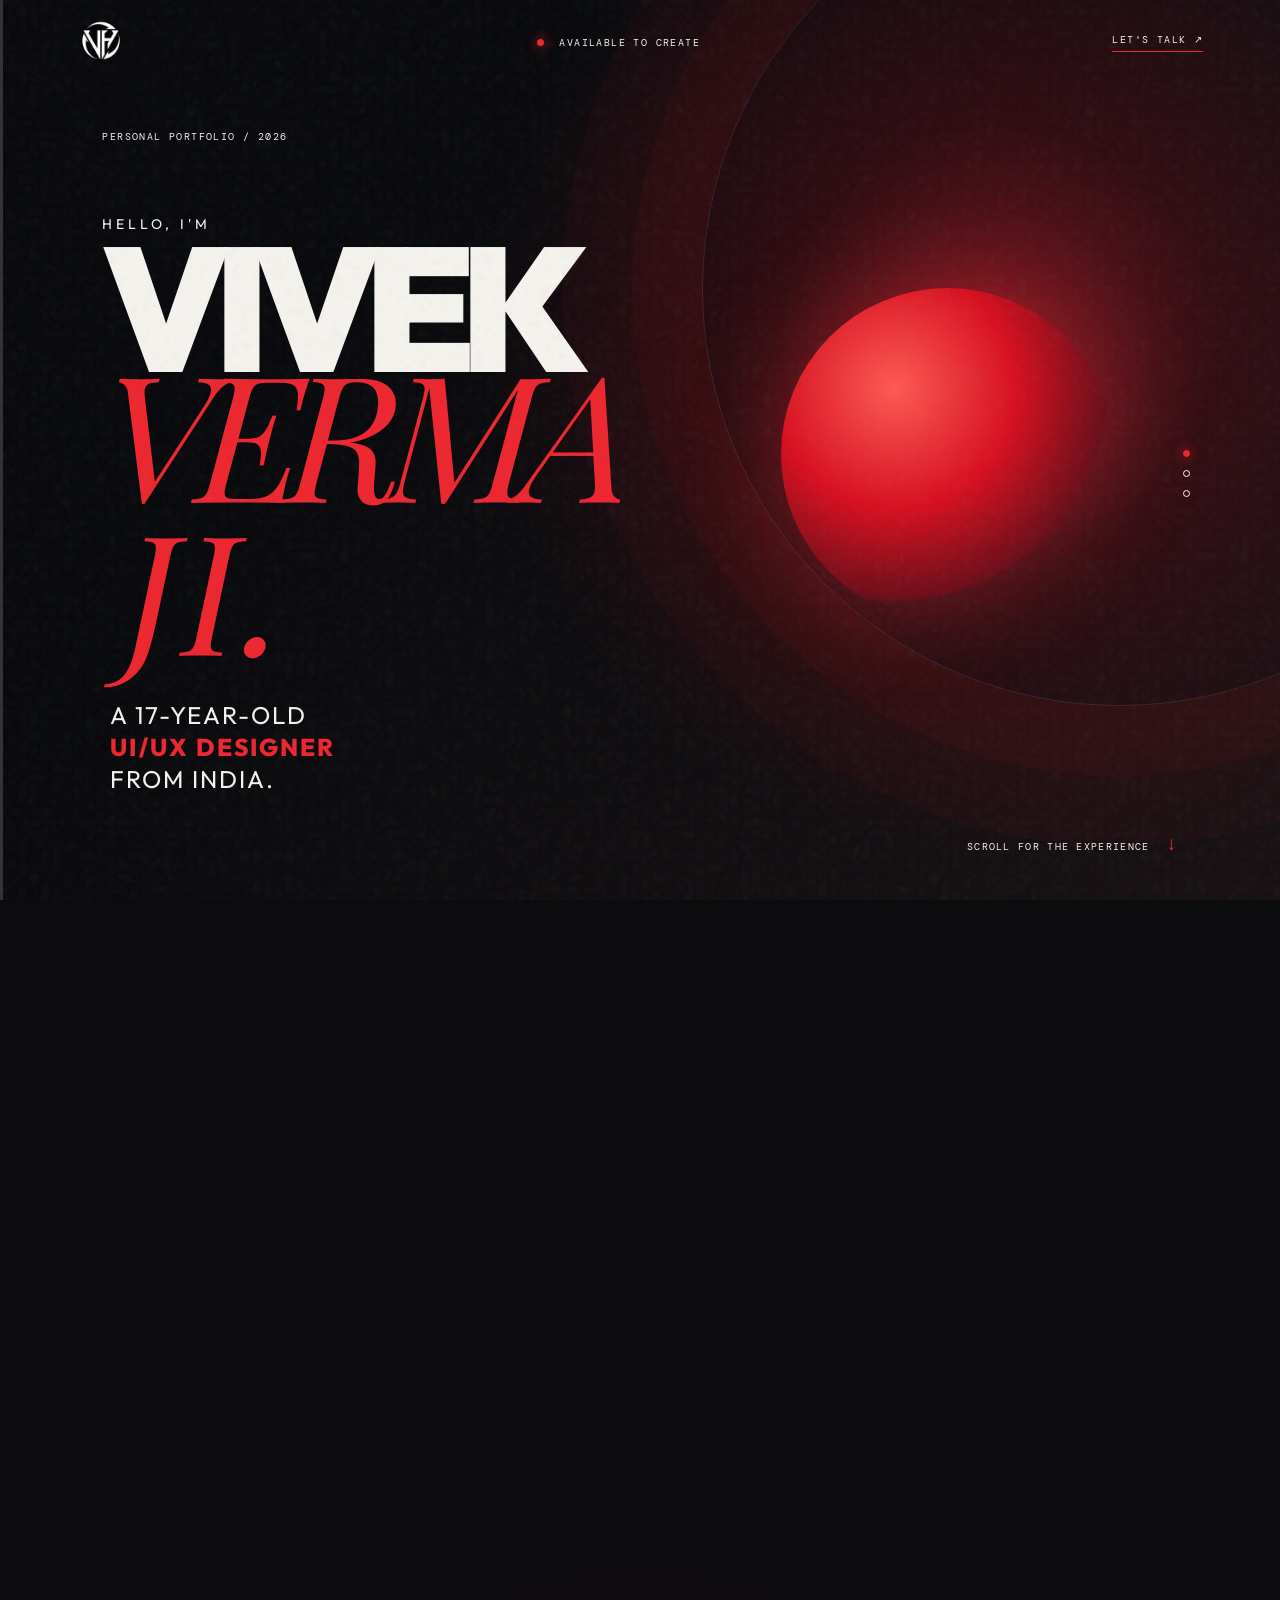
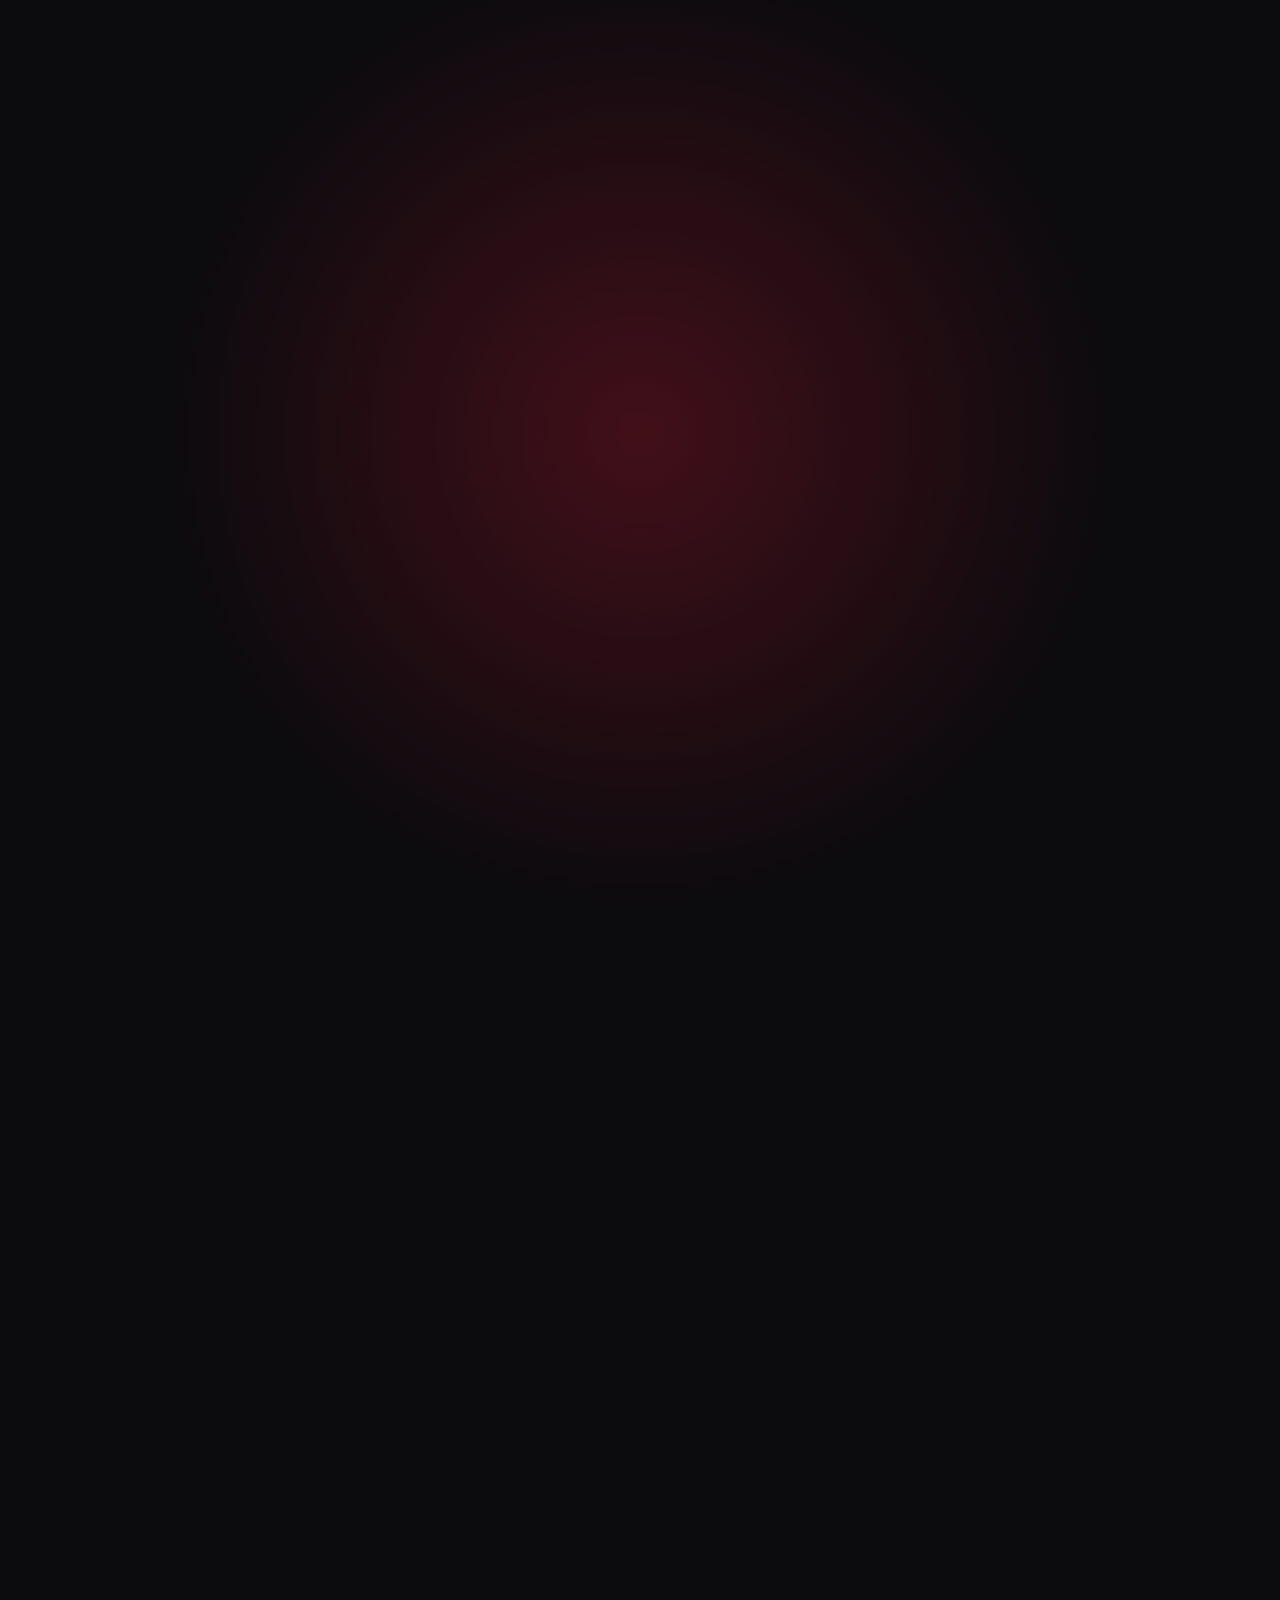
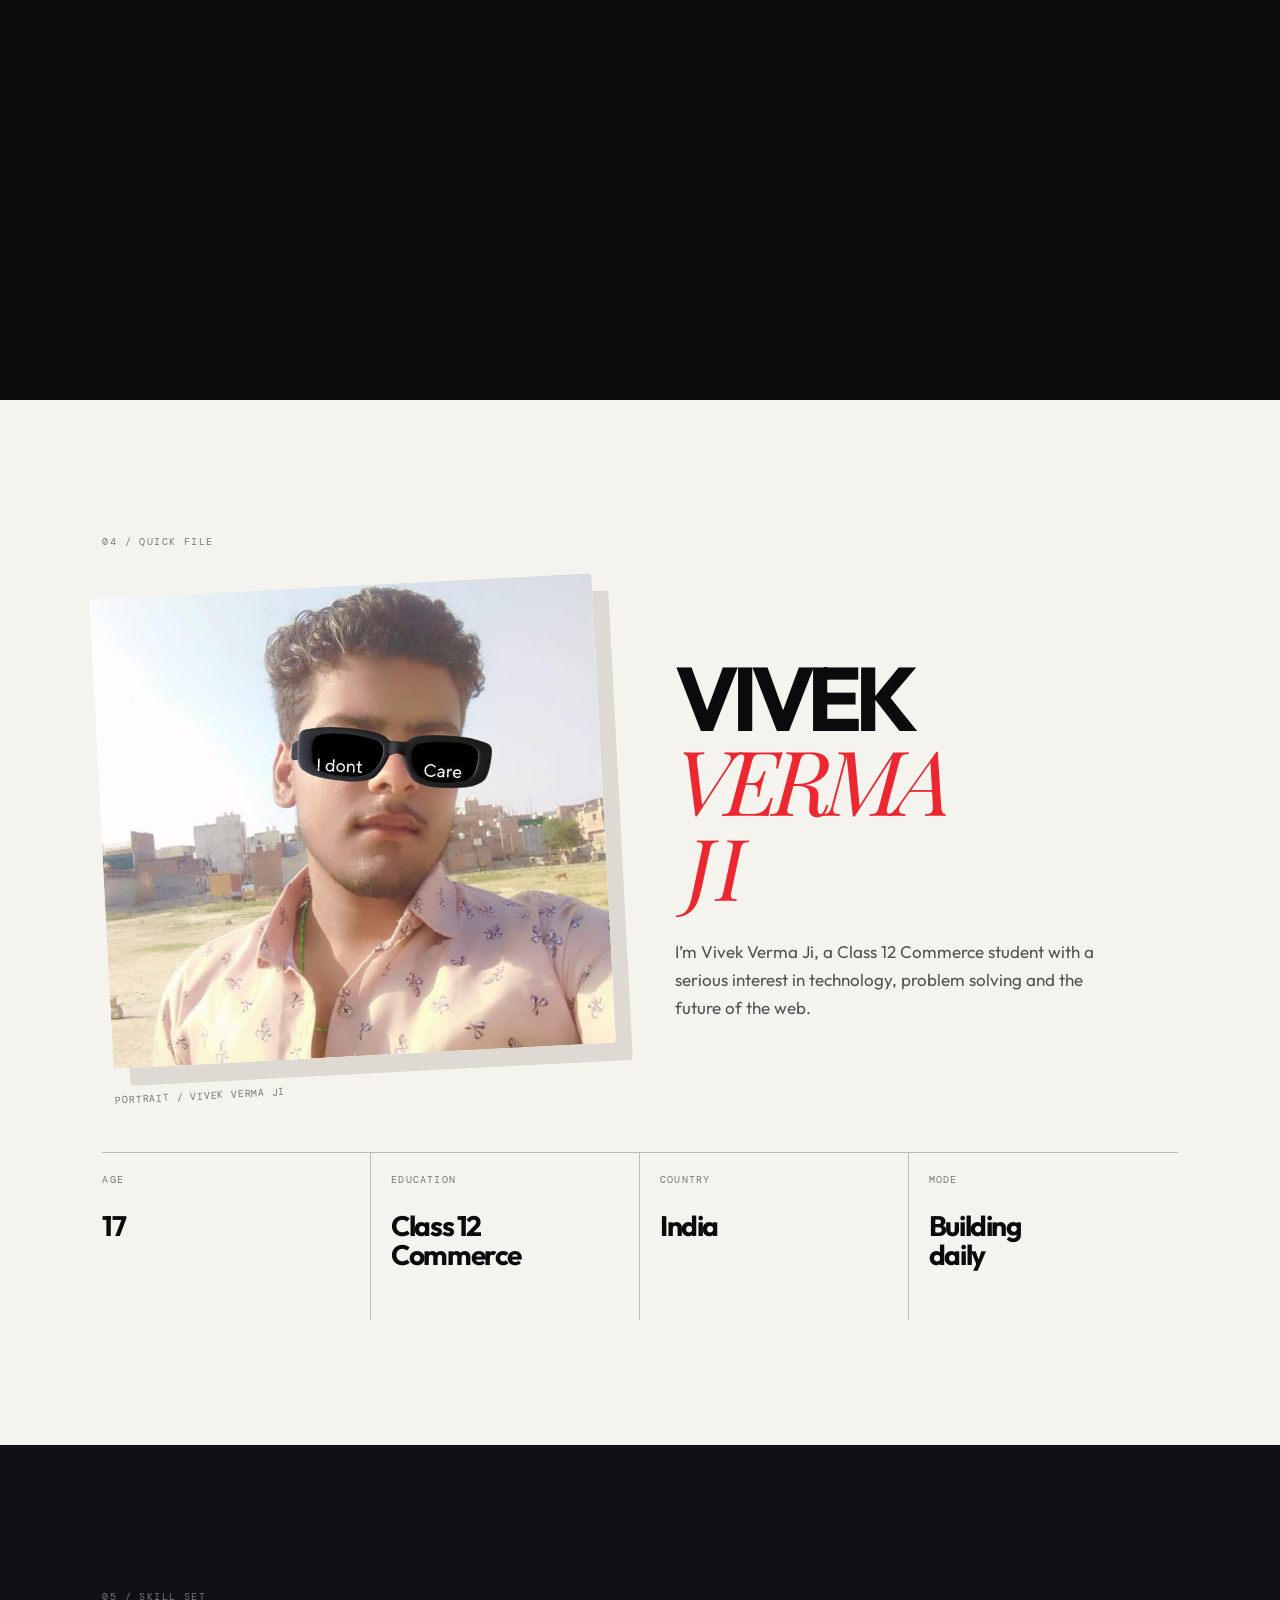
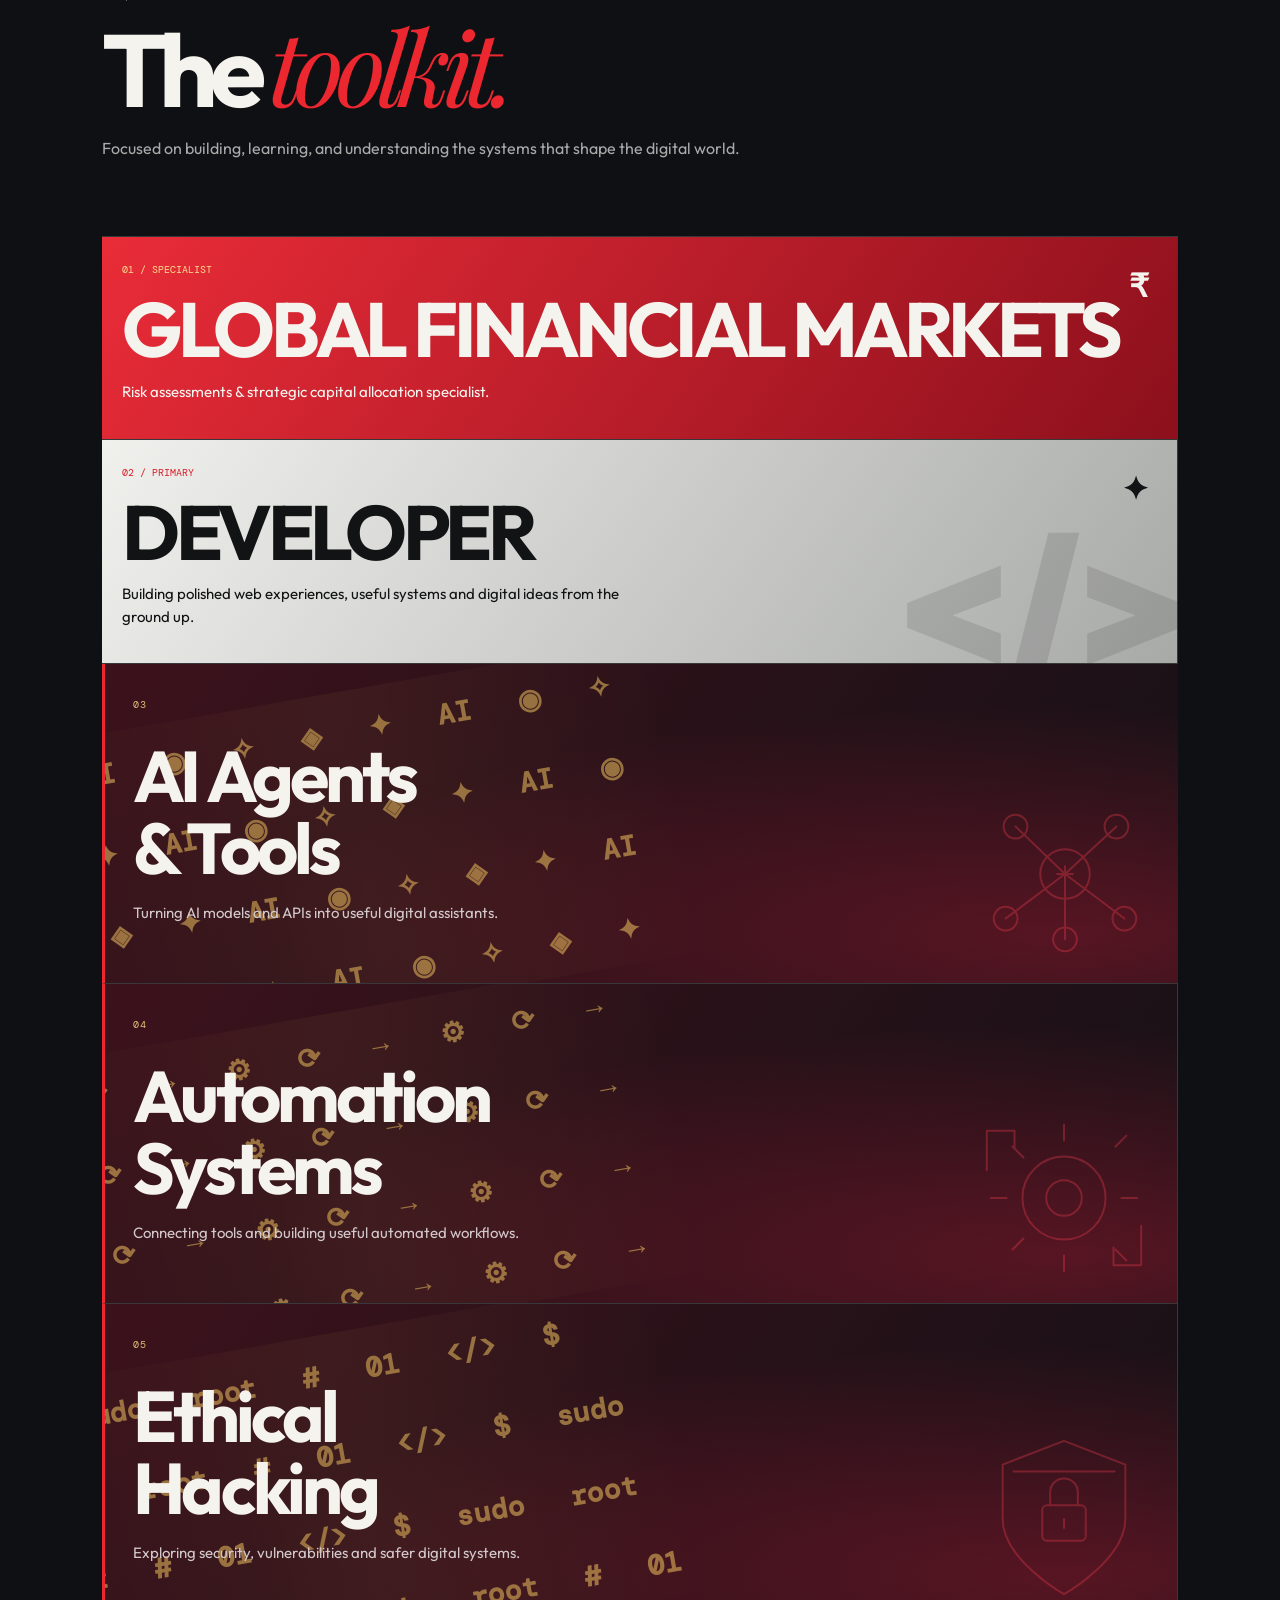
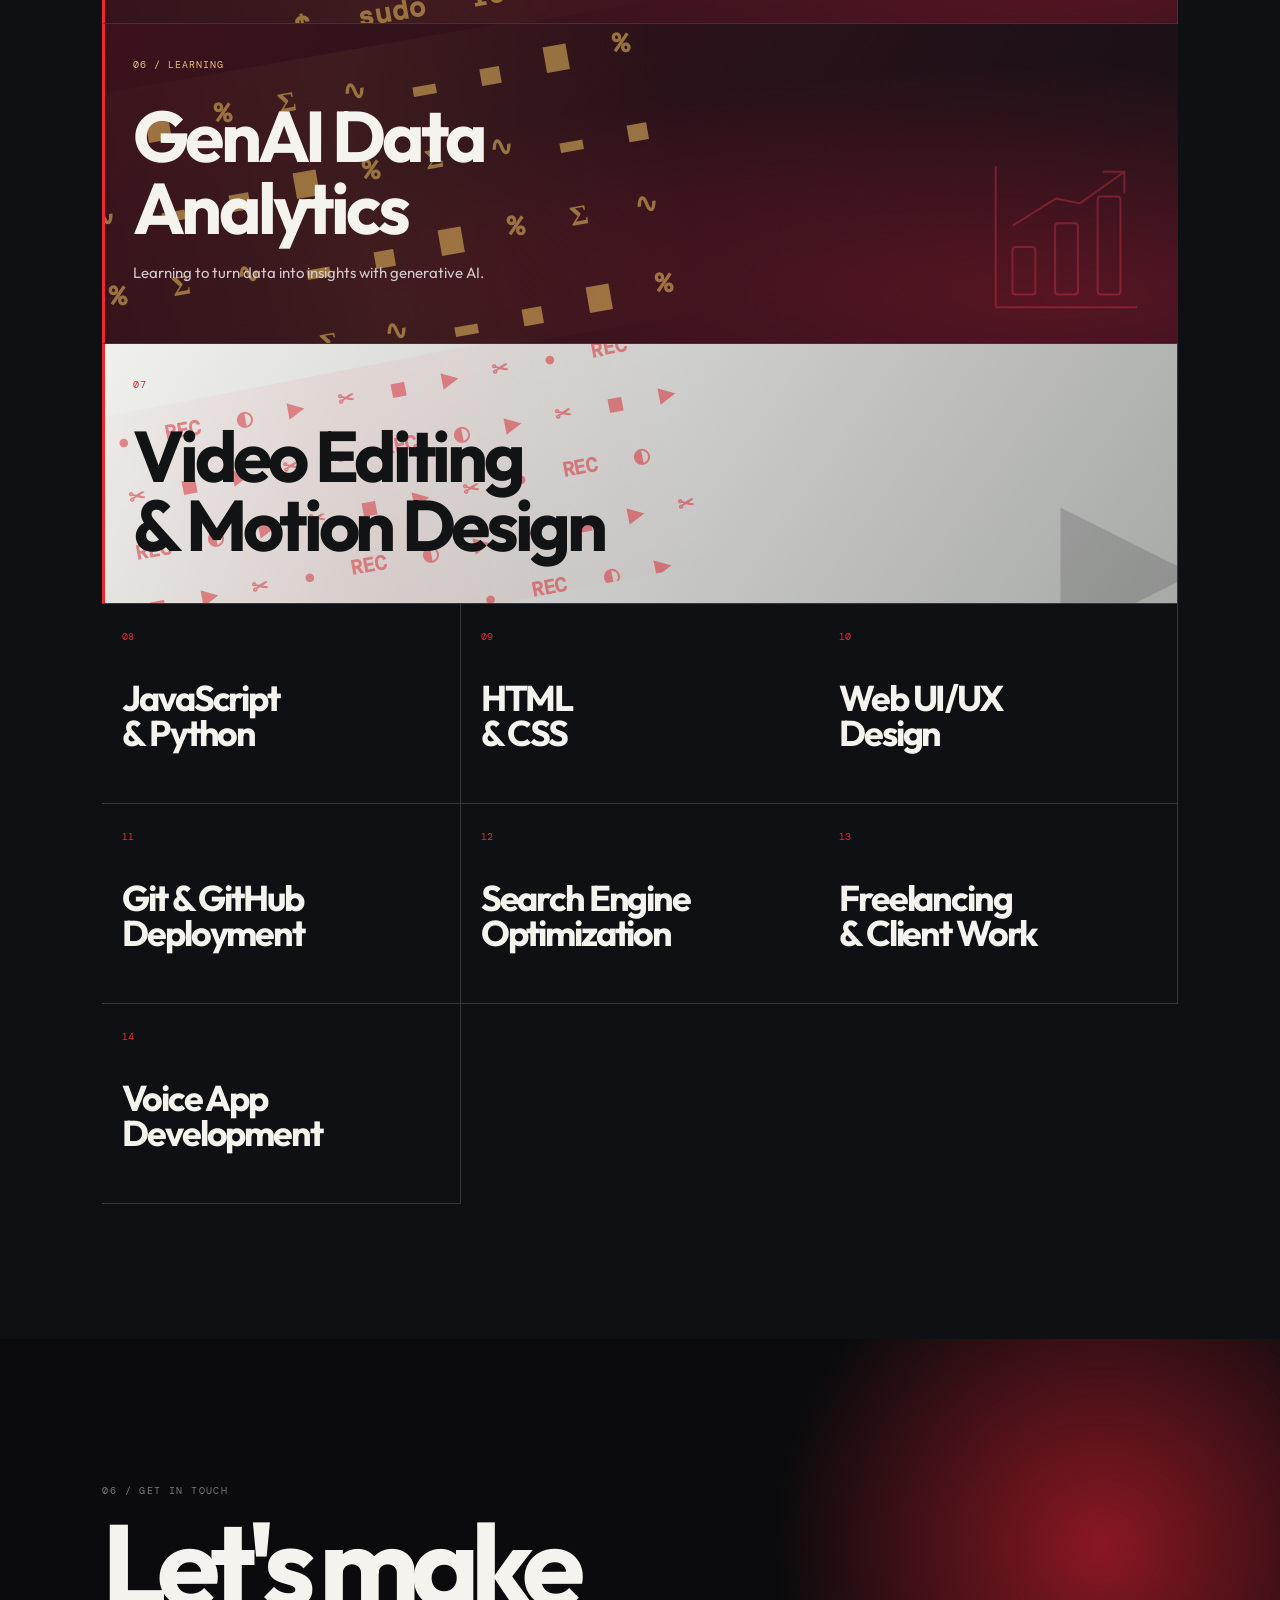
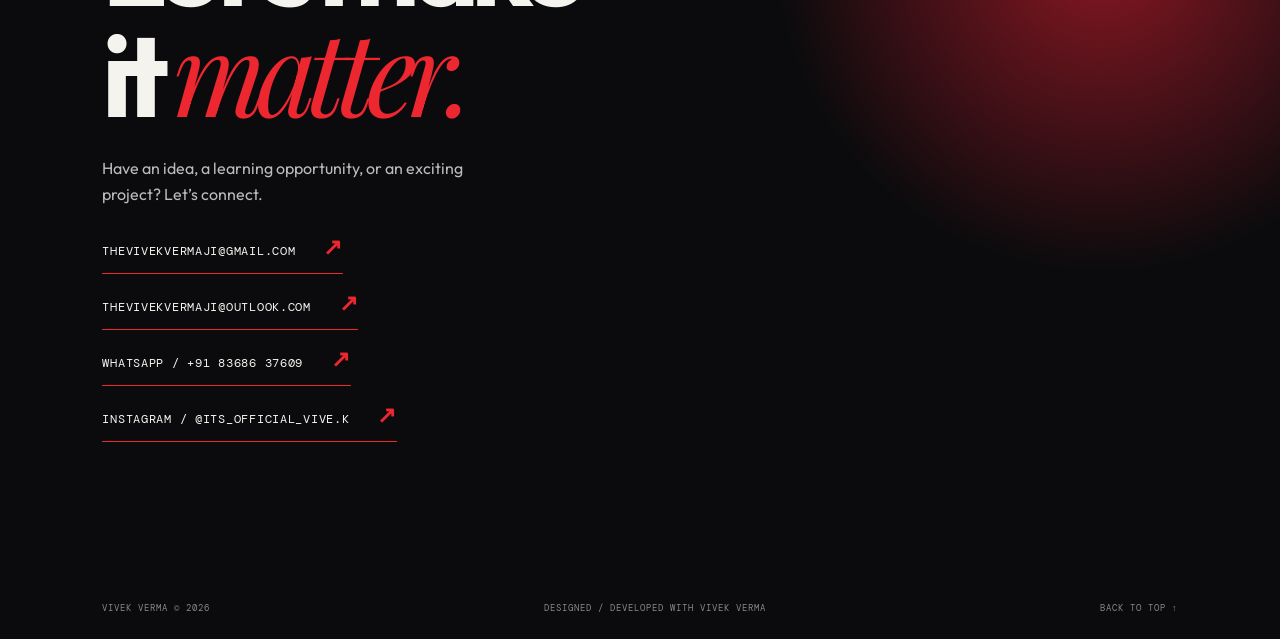
==== index.html @ 324cafee "Rename 1-index.html to index.html" ====
<!doctype html><html lang="en"><head><meta charset="UTF-8"><meta name="viewport" content="width=device-width,initial-scale=1"><title>Vivek Verma Ji</title>
<meta name="description" content="Vivek Verma Ji's portfolio (Vivek Verma) - a young web developer from India building polished websites, web apps and automation. See skills, projects and get in touch.">
<meta name="author" content="Vivek Verma Ji">
<meta name="robots" content="index, follow">
<link rel="icon" href="3-favicon.ico" sizes="any">
<link rel="icon" type="image/png" href="4-favicon.png" sizes="192x192">
<link rel="apple-touch-icon" href="4-favicon.png">
<link rel="canonical" href="https://vivekvermaji.github.io/vivek-verma-portfolio/">
<meta property="og:type" content="website">
<meta property="og:site_name" content="Vivek Verma Ji">
<meta property="og:title" content="Vivek Verma Ji">
<meta property="og:description" content="Vivek Verma Ji's portfolio (Vivek Verma) - a young web developer from India building polished websites, web apps and automation. See skills, projects and get in touch.">
<meta property="og:url" content="https://vivekvermaji.github.io/vivek-verma-portfolio/">
<meta name="twitter:card" content="summary">
<meta name="twitter:title" content="Vivek Verma Ji">
<meta name="twitter:description" content="Vivek Verma Ji's portfolio (Vivek Verma) - a young web developer from India building polished websites, web apps and automation. See skills, projects and get in touch.">
<script type="application/ld+json">{"@context":"https://schema.org","@graph":[{"@type":"WebSite","name":"Vivek Verma Ji","url":"https://vivekvermaji.github.io/vivek-verma-portfolio/","inLanguage":"en"},{"@type":"Person","name":"Vivek Verma Ji","alternateName":["Vivek Verma","vivekvermaji"],"url":"https://vivekvermaji.github.io/vivek-verma-portfolio/","jobTitle":"Web Developer","description":"Web developer and student from India building websites, web apps and automation.","email":"mailto:thevivekvermaji@gmail.com","nationality":"Indian","address":{"@type":"PostalAddress","addressCountry":"IN"},"knowsAbout":["Web development","JavaScript","Python","HTML","CSS","Web UI/UX design","Automation"],"sameAs":["https://github.com/vivekvermaji"]}]}</script><link rel="preconnect" href="https://fonts.googleapis.com"><link rel="preconnect" href="https://fonts.gstatic.com" crossorigin><link href="https://fonts.googleapis.com/css2?family=DM+Mono:wght@400;500&family=Outfit:wght@400;600;700;800;900&family=Playfair+Display:ital@0;1&display=swap" rel="stylesheet"><link rel="stylesheet" href="style.css"><style>header .logo{display:flex;align-items:center;justify-content:center;width:48px;height:48px;flex-shrink:0;letter-spacing:normal}header .logo img{display:block;width:48px;height:48px;object-fit:contain}header .logo:focus-visible{outline:2px solid var(--red);outline-offset:5px;border-radius:50%}</style><style>.loader{position:fixed;inset:0;z-index:50;background:#0c0c0e;display:grid;place-items:center;transition:opacity .5s,visibility .5s;animation:close-intro .5s 2.6s forwards}.loader-inner{text-align:center;width:min(280px,72vw)}.scanner{width:170px;height:170px;margin:auto;position:relative;display:grid;place-items:center}.scanner img{width:100px;height:100px;filter:drop-shadow(0 0 22px #e63a4066)}.scanner:before,.scanner:after{content:"";position:absolute;inset:0;border-radius:50%;border:1px solid #e63a4044;border-top:2px solid #e63a40;animation:orbit 1.3s linear infinite}.scanner:after{inset:13px;border-top-color:transparent;border-bottom-color:#e63a40;animation-direction:reverse}.load-name{font-size:12px;font-weight:700;letter-spacing:.25em;color:#f4f0ec;margin:28px 0 10px}.load-caption{font-size:9px;letter-spacing:.2em;color:#a39b9b}.load-track{height:2px;margin-top:24px;background:#302328;overflow:hidden}.load-track i{display:block;width:100%;height:100%;background:#e63a40;transform-origin:left;animation:charge 2.4s ease-out forwards}@keyframes orbit{to{transform:rotate(360deg)}}@keyframes charge{from{transform:scaleX(0)}to{transform:scaleX(1)}}@keyframes close-intro{to{opacity:0;visibility:hidden;pointer-events:none}}@media(min-width:1024px){.loader-inner{width:360px}.scanner{width:220px;height:220px}.scanner img{width:130px;height:130px}.scanner:after{inset:17px}.load-name{font-size:15px;margin:34px 0 12px}.load-caption{font-size:11px}.load-track{margin-top:28px}}
</style><style>
/* New featured skill cards. Original cards remain unchanged. */
.skill-grid .skill-focus{min-height:320px;padding:28px;background:radial-gradient(ellipse at 90% 85%,#8e182d88,transparent 60%),linear-gradient(125deg,#3c121c,#151116);border-left:3px solid var(--red);isolation:isolate}
.skill-grid .skill-focus span{color:#e6bd77;position:relative;z-index:2;letter-spacing:.1em}
.skill-grid .skill-focus h3{font-size:clamp(34px,5.6vw,80px);max-width:780px;margin:28px 0 18px;line-height:1;letter-spacing:-.055em;position:relative;z-index:2}
.skill-grid .skill-focus p{color:#d2c8cb;max-width:490px;position:relative;z-index:2;margin-bottom:0}
.skill-visual{position:absolute;right:18px;bottom:10px;width:190px;height:190px;color:#ee3c4d;opacity:.34;pointer-events:none;z-index:0;transition:opacity .4s,transform .4s}
.skill-visual svg{width:100%;height:100%;overflow:visible;fill:none;stroke:currentColor;stroke-width:2;stroke-linecap:round;stroke-linejoin:round}
.skill-focus:hover .skill-visual{opacity:.46;transform:scale(1.04)}
.skill-visual .gear{transform-origin:96px 96px;animation:skill-rotate 18s linear infinite}
.skill-visual .ai-node{animation:skill-pulse 3s ease-in-out infinite}.skill-visual .ai-node:nth-of-type(2n){animation-delay:1.2s}
.skill-visual .scan-line{animation:skill-scan 4s ease-in-out infinite}
.skill-visual .data-bar{transform-box:fill-box;transform-origin:center bottom;animation:skill-bars 4s ease-in-out infinite}.skill-visual .data-bar:nth-of-type(2n){animation-delay:1s}
.skill-grid .skill-highlight{grid-column:span 3;min-height:260px;padding:28px;background:linear-gradient(125deg,#f0f0ed,#a8aaa8);color:#121315;border-left:3px solid var(--red)}
.skill-grid .skill-highlight span{color:#d71e29;letter-spacing:.1em}.skill-grid .skill-highlight h3{font-size:clamp(34px,5.6vw,80px);margin-top:30px;max-width:800px}
@keyframes skill-rotate{to{transform:rotate(360deg)}}@keyframes skill-pulse{50%{opacity:.25;r:7px}}@keyframes skill-scan{50%{transform:translateY(90px);opacity:.3}}@keyframes skill-bars{50%{transform:scaleY(.6)}}
@media(max-width:750px){.skill-grid .skill-focus,.skill-grid .skill-highlight{grid-column:auto;padding:24px;min-height:300px}.skill-grid .skill-focus h3,.skill-grid .skill-highlight h3{font-size:36px;max-width:100%;margin-top:28px}.skill-grid .skill-focus p{font-size:14px;max-width:245px}.skill-visual{width:150px;height:150px;right:12px;bottom:6px;opacity:.28}.skill-grid .skill-highlight{min-height:245px}}
@media(prefers-reduced-motion:reduce){.skill-visual *{animation:none!important}.skill-focus .skill-visual{transition:none}.skill-focus:hover h3,.skill-focus:hover p{transform:none}}

/* Themed streams: half-density, tilted, left-weighted like the originals. */
.skill-stream,.edit-stream{position:absolute;z-index:1;top:0;bottom:0;left:0;width:62%;pointer-events:none;overflow:hidden;font:800 28px 'DM Mono';word-spacing:30px;line-height:2.9;transform:rotate(-10deg) translate(-12%,4%);opacity:.5;transition:opacity .4s;animation:stream-drift 9s ease-in-out infinite;background:linear-gradient(90deg,transparent,rgba(255,211,92,.1),transparent)}
.skill-stream{color:#ffd266}
.skill-focus:hover .skill-stream{opacity:.9}
.edit-stream{color:#d51f29;font-size:20px;word-spacing:24px;line-height:2.8;transform:rotate(-11deg) translate(-12%,4%);animation-name:edit-drift;animation-duration:11s;background:linear-gradient(90deg,transparent,rgba(221,25,35,.1),transparent)}
.skill-highlight span,.skill-highlight h3{position:relative;z-index:2}
.skill-highlight:hover .edit-stream{opacity:.85}
.editing:after{content:"\25B6";position:absolute;z-index:1;right:-6px;bottom:-58px;color:rgba(0,0,0,.14);font-size:160px;font-weight:900}
@keyframes stream-drift{50%{transform:rotate(-10deg) translate(-9%,0)}}
@keyframes edit-drift{50%{transform:rotate(-11deg) translate(-9%,0)}}
@media(max-width:750px){.skill-stream{font-size:22px}.edit-stream{font-size:17px}.editing:after{font-size:120px;bottom:-44px}}
@media(prefers-reduced-motion:reduce){.skill-stream,.edit-stream{animation:none!important}}

/* Legible Quick File name, matching the hero lettering. */
.identity h2 em{display:block}
.identity h2 .identity-ji{display:block;width:max-content;letter-spacing:.02em;font-size:.95em;line-height:.95;margin-top:.05em;white-space:nowrap;font-style:normal;font-family:'Playfair Display',serif;font-weight:400;transform:skewX(-12deg);transform-origin:left bottom;padding-left:.06em}
</style><style>/* Approved full-colour About photo card */
.about-layout{display:grid;grid-template-columns:1fr 1fr;gap:70px;align-items:center;margin:38px 0 58px}.about-layout h2{font-size:90px;margin:16px 0 32px}.about-layout .intro-text{font-size:17px;line-height:1.65;max-width:450px;color:#545252}.about-photo{margin:0;position:relative;transform:rotate(-3deg);transition:transform .45s}.about-photo img{display:block;width:100%;height:470px;object-fit:cover;object-position:65% 50%;filter:none;box-shadow:16px 18px 0 #ded9d2;border-radius:4px}.about-photo:hover{transform:rotate(0)}.about-photo figcaption{font:10px 'DM Mono';margin-top:25px;color:#777;letter-spacing:.08em}
@media(max-width:750px){.about-layout{grid-template-columns:1fr;gap:36px;margin:25px 0 40px}.about-layout h2{font-size:20vw;margin:0 0 20px}.about-layout .intro-text{font-size:14px}.about-photo{width:90%;margin:auto}.about-photo img{height:320px;box-shadow:9px 10px 0 #ded9d2}.about-photo figcaption{font-size:8px}.identity.demo-about{padding:70px 7vw}}</style></head><body><div class="loader" aria-hidden="true"><div class="loader-inner"><div class="scanner"><img src="/vivek-verma-portfolio/assets/5-vh-logo.png" alt=""></div><div class="load-name">VIVEK VERMA JI</div><div class="load-caption">ENTERING THE CREATIVE SPACE</div><div class="load-track"><i></i></div></div></div><div class="noise"></div><div class="reading"><i></i></div><header><a class="logo" href="#top" aria-label="Vivek Verma Ji home"><img src="assets/5-vh-logo.png" alt="VH - Vivek Verma Ji" width="48" height="48"></a><p><b></b> AVAILABLE TO CREATE</p><a class="menu" href="#contact">LET'S TALK ↗</a></header><main id="top"><section class="hero"><p class="mono fade">PERSONAL PORTFOLIO / 2026</p><div class="hero-name"><p class="fade">HELLO, I'M</p><h1 class="fade">VIVEK<br><em>VERMA <span class="ji">JI.</span></em></h1></div><p class="role fade">A 17-YEAR-OLD<br><span id="role-word">DEVELOPER</span><br>FROM INDIA.</p><div class="red-disc"></div><p class="scroll">SCROLL FOR THE EXPERIENCE <b>↓</b></p></section>
<section class="mission"><div class="copy active"><p class="mono">01 / INTRODUCTION</p><h2>Built with<br><em>precision.</em></h2><p>I’m Vivek Verma Ji — a Class 12 Commerce student with a serious interest in technology, problem solving and the future of the web.</p></div><div class="copy"><p class="mono">02 / MAIN MISSION</p><h2>Code with<br><em>purpose.</em></h2><p>Developer is more than a label for me. I enjoy shaping ideas into useful, visually exciting digital experiences.</p></div><div class="copy"><p class="mono">03 / NEXT LEVEL</p><h2>Always<br><em>evolving.</em></h2><p>I learn by exploring interfaces, systems, finance and cybersecurity — then use that knowledge to make something new.</p></div><div class="armor" aria-label="Red and gold armored suit"><img src="assets/armored-suit-reference.png" alt="Red and gold armored suit" style="position:absolute;z-index:10;bottom:-88px;left:-18px;width:340px;height:auto;mix-blend-mode:screen;filter:drop-shadow(0 22px 20px rgba(0,0,0,.7))"></div><div class="orbit o1"></div><div class="orbit o2"></div><div class="ticks"><i class="live"></i><i></i><i></i></div></section>
<section class="identity demo-about"><p class="mono">04 / QUICK FILE</p><div class="about-layout"><figure class="about-photo"><img src="assets/1-vivek-portrait.jpg" alt="Vivek Verma"><figcaption>PORTRAIT / VIVEK VERMA JI</figcaption></figure><div><h2>VIVEK <em>VERMA <span class="identity-ji">JI</span></em></h2><p class="intro-text">I’m Vivek Verma Ji, a Class 12 Commerce student with a serious interest in technology, problem solving and the future of the web.</p></div></div><div class="facts"><article><span>AGE</span><b>17</b></article><article><span>EDUCATION</span><b>Class 12<br>Commerce</b></article><article><span>COUNTRY</span><b>India</b></article><article><span>MODE</span><b>Building<br>daily</b></article></div></section>
<section class="skills"><div class="skills-head"><p class="mono">05 / SKILL SET</p><h2>The <em>toolkit.</em></h2><p>Focused on building, learning, and understanding the systems that shape the digital world.</p></div><div class="skill-grid"><article class="featured finance"><div class="money-stream" aria-hidden="true">₹ ₹ ₹ ₹ ₹ ₹ ₹ ₹ ₹ ₹</div><span>01 / SPECIALIST</span><h3>GLOBAL FINANCIAL MARKETS</h3><p>Risk assessments &amp; strategic capital allocation specialist.</p><b>₹</b></article><article class="featured developer"><div class="code-stream" aria-hidden="true">&lt;/&gt; const build = () =&gt; future; &nbsp; function create() { return impact; } &nbsp; &lt;div class='idea'&gt;</div><span>02 / PRIMARY</span><h3>DEVELOPER</h3><p>Building polished web experiences, useful systems and digital ideas from the ground up.</p><b>✦</b></article><article class="featured skill-focus"><div class="skill-stream" aria-hidden="true">✦ AI ◉ ✧ ◈ ✦ AI ◉ ✧ ◈ ✦ AI ◉ ✧ ◈ ✦ AI ◉ ✧ ◈ ✦ AI ◉ ✧ ◈ ✦ AI ◉ ✧ ◈ ✦ AI ◉ ✧ ◈ ✦ AI ◉ ✧ ◈ ✦ AI ◉ ✧ ◈</div><div class="skill-visual" aria-hidden="true"><svg viewBox="0 0 192 192"><path d="M96 92 46 44m50 48 52-48M96 92l-60 45m60-45 60 45m-60-45v66"/><circle cx="96" cy="92" r="25"/><circle class="ai-node" cx="46" cy="44" r="12"/><circle class="ai-node" cx="148" cy="44" r="12"/><circle class="ai-node" cx="36" cy="137" r="12"/><circle class="ai-node" cx="156" cy="137" r="12"/><circle class="ai-node" cx="96" cy="158" r="12"/><path d="M88 92h16m-8-8v16"/></svg></div><span>03</span><h3>AI Agents<br>&amp; Tools</h3><p>Turning AI models and APIs into useful digital assistants.</p></article><article class="featured skill-focus"><div class="skill-stream" aria-hidden="true">⚙ ⟳ → ⚙ ⟳ → ⚙ ⟳ → ⚙ ⟳ → ⚙ ⟳ → ⚙ ⟳ → ⚙ ⟳ → ⚙ ⟳ → ⚙ ⟳ → ⚙ ⟳ → ⚙ ⟳ → ⚙ ⟳ →</div><div class="skill-visual" aria-hidden="true"><svg viewBox="0 0 192 192"><g class="gear"><circle cx="96" cy="96" r="42"/><circle cx="96" cy="96" r="18"/><path d="M96 38v-16m0 148v-16M38 96H22m148 0h-16M55 55 44 44m104 104 11 11M55 137l-11 11m104-104 11-11"/></g><path d="M18 28h28v18m-28-18v40m156 96h-28v-18m28 18v-40"/></svg></div><span>04</span><h3>Automation<br>Systems</h3><p>Connecting tools and building useful automated workflows.</p></article><article class="featured skill-focus"><div class="skill-stream" aria-hidden="true">$ sudo root # 01 &lt;/&gt; $ sudo root # 01 &lt;/&gt; $ sudo root # 01 &lt;/&gt; $ sudo root # 01 &lt;/&gt; $ sudo root # 01 &lt;/&gt; $ sudo root # 01 &lt;/&gt; $ sudo root # 01 &lt;/&gt;</div><div class="skill-visual" aria-hidden="true"><svg viewBox="0 0 192 192"><path d="M96 18 158 42v55c0 41-62 76-62 76S34 138 34 97V42Z"/><rect x="74" y="83" width="44" height="36" rx="5"/><path d="M82 83V70a14 14 0 0 1 28 0v13M96 97v9"/><path class="scan-line" d="M45 49h102"/></svg></div><span>05</span><h3>Ethical<br>Hacking</h3><p>Exploring security, vulnerabilities and safer digital systems.</p></article><article class="featured skill-focus"><div class="skill-stream" aria-hidden="true">▂ ▄ ▆ % Σ ∿ ▂ ▄ ▆ % Σ ∿ ▂ ▄ ▆ % Σ ∿ ▂ ▄ ▆ % Σ ∿ ▂ ▄ ▆ % Σ ∿ ▂ ▄ ▆ % Σ ∿ ▂ ▄ ▆ % Σ ∿ ▂ ▄ ▆ % Σ ∿ ▂ ▄ ▆ % Σ ∿</div><div class="skill-visual" aria-hidden="true"><svg viewBox="0 0 192 192"><path d="M26 24v142h142"/><rect class="data-bar" x="43" y="105" width="23" height="48" rx="3"/><rect class="data-bar" x="86" y="81" width="23" height="72" rx="3"/><rect class="data-bar" x="129" y="54" width="23" height="99" rx="3"/><path d="m44 83 43-27 24 5 45-32m-21 0h21v21"/></svg></div><span>06 / LEARNING</span><h3>GenAI Data<br>Analytics</h3><p>Learning to turn data into insights with generative AI.</p></article><article class="skill-highlight editing"><div class="edit-stream" aria-hidden="true">▶ ✂ ● REC ◐ ▶ ✂ ◼ ▶ ✂ ● REC ◐ ▶ ✂ ◼ ▶ ✂ ● REC ◐ ▶ ✂ ◼ ▶ ✂ ● REC ◐ ▶ ✂ ◼ ▶ ✂ ● REC ◐ ▶ ✂ ◼ ▶ ✂ ● REC ◐ ▶ ✂ ◼ ▶ ✂ ● REC ◐ ▶ ✂ ◼ ▶ ✂ ● REC ◐ ▶ ✂ ◼</div><span>07</span><h3>Video Editing<br>&amp; Motion Design</h3></article><article><span>08</span><h3>JavaScript<br>&amp; Python</h3></article><article><span>09</span><h3>HTML<br>&amp; CSS</h3></article><article><span>10</span><h3>Web UI/UX<br>Design</h3></article><article><span>11</span><h3>Git &amp; GitHub<br>Deployment</h3></article><article><span>12</span><h3>Search Engine<br>Optimization</h3></article><article><span>13</span><h3>Freelancing<br>&amp; Client Work</h3></article><article><span>14</span><h3>Voice App<br>Development</h3></article></div></section>
<section class="contact" id="contact"><p class="mono">06 / GET IN TOUCH</p><h2>Let's make<br>it <em>matter.</em></h2><p>Have an idea, a learning opportunity, or an exciting project? Let’s connect.</p><div class="contact-links"><a href="mailto:thevivekvermaji@gmail.com">THEVIVEKVERMAJI@GMAIL.COM <b>↗</b></a><a href="mailto:thevivekvermaji@outlook.com">THEVIVEKVERMAJI@OUTLOOK.COM <b>↗</b></a><a href="https://wa.me/918368637609?text=Hi%20Vivek%20Verma%2C%20I%20would%20like%20to%20connect." target="_blank" rel="noopener">WHATSAPP / +91 83686 37609 <b>↗</b></a><a href="https://instagram.com/its_official_vive.k" target="_blank" rel="noopener">INSTAGRAM / @ITS_OFFICIAL_VIVE.K <b>↗</b></a></div><footer><span>VIVEK VERMA © 2026</span><span>DESIGNED / DEVELOPED WITH VIVEK VERMA</span><a href="#top">BACK TO TOP ↑</a></footer></section></main><script src="script.js"></script><script>setTimeout(()=>document.querySelector('.loader').remove(),3200);</script></body></html>
---- style.css ----
:root{--black:#08090b;--white:#f5f3ee;--red:#ed2730;--gold:#dcb76a;--dim:#aaa9ab}*{box-sizing:border-box}html{scroll-behavior:smooth}body{margin:0;background:var(--black);color:var(--white);font-family:Outfit,Arial,sans-serif;overflow-x:hidden}.noise{pointer-events:none;position:fixed;z-index:30;inset:0;opacity:.06;background-image:url("data:image/svg+xml,%3Csvg viewBox='0 0 90 90' xmlns='http://www.w3.org/2000/svg'%3E%3Cfilter id='n'%3E%3CfeTurbulence baseFrequency='.9' numOctaves='3'/%3E%3C/filter%3E%3Crect width='100%25' height='100%25' filter='url(%23n)'/%3E%3C/svg%3E")}.reading{position:fixed;left:0;top:0;width:3px;height:100vh;background:#333;z-index:50}.reading i{display:block;width:100%;height:0;background:var(--red)}header{position:absolute;z-index:10;height:84px;width:100%;padding:0 6vw;display:flex;align-items:center;justify-content:space-between}.logo{font-size:25px;font-weight:900;color:var(--white);text-decoration:none;letter-spacing:-1px}.status,.menu,.mono,header p{font:10px 'DM Mono';letter-spacing:.14em}.menu{color:var(--white);text-decoration:none;border-bottom:1px solid var(--red);padding-bottom:5px}header p b{display:inline-block;width:7px;height:7px;border-radius:50%;background:var(--red);margin-right:8px;box-shadow:0 0 12px var(--red)}.hero{height:100vh;min-height:680px;position:relative;overflow:hidden;padding:150px 8vw 60px;background:radial-gradient(circle at 78% 38%,#75161f 0,rgba(97,13,22,.4) 19%,transparent 45%),linear-gradient(125deg,#090a0d 30%,#181114)}.hero:before{content:"";position:absolute;right:-20vw;top:-10vw;width:65vw;height:65vw;border:1px solid rgba(255,255,255,.1);border-radius:50%;box-shadow:0 0 0 70px rgba(238,37,45,.04),0 0 0 140px rgba(238,37,45,.03)}.hero-name{position:relative;z-index:1;margin-top:20vh}.hero-name p{margin:0 0 13px;letter-spacing:.28em;font-size:14px}.hero h1{font-size:clamp(76px,15vw,220px);line-height:.7;letter-spacing:-.095em;margin:0;font-weight:900}.hero h1 em{font-family:'Playfair Display',serif;font-weight:400;color:var(--red)}.role{position:relative;z-index:1;font-size:clamp(15px,1.9vw,27px);line-height:1.3;letter-spacing:.08em;margin:52px 0 0 8px}.role span{display:inline-block;color:var(--red);font-weight:800;max-width:520px;transition:.25s}.role span.swap{opacity:0;transform:translateY(-15px)}.red-disc{position:absolute;width:26vw;aspect-ratio:1;right:13vw;top:32%;border-radius:50%;background:radial-gradient(circle at 34% 30%,#ff5a54,#d71020 38%,#6a0f1a 66%,transparent 67%);filter:drop-shadow(0 0 50px rgba(238,37,45,.45));animation:disc 6s ease-in-out infinite}.scroll{position:absolute;bottom:34px;font:10px 'DM Mono';letter-spacing:.13em}.scroll b{color:var(--red);font-size:19px;margin-left:10px;animation:bob 1.4s infinite}.fade{animation:rise .8s both}.hero-name .fade:nth-child(2){animation-delay:.12s}.role{animation:rise .8s .28s both}.mission{height:300vh;position:relative;background:radial-gradient(circle at 50% 42%,#420f19 0,transparent 28%),#0c0b0e;overflow:clip}.copy{position:fixed;left:8vw;top:50%;transform:translateY(-45%);width:min(390px,35vw);opacity:0;z-index:4;transition:.45s;pointer-events:none}.copy.active{opacity:1;transform:translateY(-50%)}.copy .mono{color:var(--red);margin-bottom:20px}.copy h2,.identity h2,.skills h2,.contact h2{font-size:clamp(45px,5.7vw,94px);line-height:.91;letter-spacing:-.08em;margin:0}.copy h2 em,.identity h2 em,.skills h2 em,.contact h2 em{font-family:'Playfair Display',serif;font-weight:400}.copy h2 em{color:var(--red)}.copy>p:last-child{color:#c3c0c1;line-height:1.65;font-size:15px;margin-top:24px}.armor{position:fixed;left:50%;top:49%;transform:translate(-50%,-46%);z-index:3;width:290px;height:460px;filter:drop-shadow(0 35px 26px #000);transition:transform .65s}.backlight{position:absolute;inset:0;border-radius:50%;background:radial-gradient(circle,#b61c25 0,rgba(100,10,18,.35) 35%,transparent 70%);filter:blur(22px)}.helmet{position:absolute;z-index:5;left:59px;top:12px;width:172px;height:164px;border-radius:48% 48% 39% 39%;background:linear-gradient(110deg,#500b12 0 14%,#b91d28 17% 31%,#e2b55f 31.5% 49%,#cc222c 49.5% 71%,#4a090f 72%);border:1px solid #f4d790;box-shadow:inset 13px 9px 17px rgba(255,255,255,.18),inset -18px -17px 26px rgba(0,0,0,.48),0 0 22px rgba(237,39,48,.55)}.face{position:absolute;left:21px;top:61px;width:128px;height:52px;clip-path:polygon(0 0,100% 0,82% 100%,18% 100%);background:linear-gradient(#0d1920,#050709);border-bottom:2px solid #a9f5ff}.face i{position:absolute;top:16px;width:23px;height:7px;background:#c9fbff;box-shadow:0 0 12px #89efff}.face i:first-child{left:31px}.face i:last-child{right:31px}.collar{position:absolute;z-index:3;top:145px;left:86px;width:118px;height:53px;background:linear-gradient(90deg,#581019,#e42c38,#641019);clip-path:polygon(0 0,100% 0,78% 100%,22% 100%);border-bottom:2px solid var(--gold)}.chest{position:absolute;z-index:3;top:162px;left:34px;width:222px;height:190px;border-radius:65px 65px 31px 31px;background:linear-gradient(110deg,#5b0c16,#cb202c 36%,#e63840 51%,#7e101b 82%);border:2px solid #d2a856;box-shadow:inset 18px 13px 18px rgba(255,255,255,.16),inset -22px -11px 27px rgba(28,0,3,.57)}.chest:before{content:"";position:absolute;left:25px;right:25px;top:44px;height:2px;background:#e2bb6c;box-shadow:0 38px #e2bb6c}.reactor{position:absolute;z-index:5;left:87px;top:70px;width:49px;height:49px;border-radius:50%;background:radial-gradient(circle,#fff 0 12%,#78edff 13% 25%,#126d94 26% 34%,#c7faff 35% 39%,#152933 40% 55%,#d01626 57%);box-shadow:0 0 25px #7deeff}.shoulder,.arm{position:absolute;background:linear-gradient(95deg,#5e0c16,#e32d38,#72101a);border:2px solid #d1a554;box-shadow:inset 9px 7px 11px rgba(255,255,255,.15),inset -11px -7px 12px rgba(0,0,0,.4)}.shoulder{z-index:4;top:168px;width:71px;height:73px;border-radius:50%}.shoulder.left{left:-2px}.shoulder.right{right:-2px}.arm{z-index:2;top:221px;width:49px;height:142px;border-radius:30px}.arm.left{left:-18px;transform:rotate(15deg)}.arm.right{right:-18px;transform:rotate(-15deg)}.hip{position:absolute;z-index:3;left:74px;top:334px;width:142px;height:43px;background:linear-gradient(#d82c38,#5c0e17);clip-path:polygon(8% 0,92% 0,100% 100%,0 100%);border-bottom:2px solid var(--gold)}.leg{position:absolute;z-index:1;top:358px;width:78px;height:116px;background:linear-gradient(90deg,#5b0d16,#d42b37,#72111c);border:2px solid #d4a958;border-radius:14px 14px 27px 27px;box-shadow:inset 10px 6px 10px rgba(255,255,255,.1)}.leg.left{left:57px;transform:rotate(4deg)}.leg.right{right:57px;transform:rotate(-4deg)}.orbit{position:fixed;z-index:1;left:50%;top:49%;border:1px solid rgba(238,37,45,.4);border-radius:50%;transform:translate(-50%,-50%)}.o1{width:490px;height:490px;animation:spin 18s linear infinite}.o2{width:650px;height:270px;transform:translate(-50%,-50%) rotate(60deg);border-color:rgba(255,255,255,.13);animation:spin 23s linear infinite reverse}.ticks{position:fixed;z-index:5;top:50%;right:7vw;display:grid;gap:13px}.ticks i{display:block;width:7px;height:7px;border:1px solid white;border-radius:50%}.ticks i.live{background:var(--red);border-color:var(--red);box-shadow:0 0 12px var(--red)}.mission[data-stage="2"] .armor{transform:translate(-30%,-53%) rotate(5deg)}.mission[data-stage="3"] .armor{transform:translate(-70%,-43%) rotate(-6deg)}.identity{background:var(--white);color:#0b0b0d;min-height:95vh;padding:125px 8vw}.identity .mono,.skills .mono,.contact .mono{color:#777}.identity h2{font-size:clamp(64px,11vw,170px);margin:18px 0 73px}.identity h2 em{color:var(--red)}.facts{display:grid;grid-template-columns:repeat(4,1fr);border-top:1px solid #bbb}.facts article{padding:20px 18px 50px 0;border-right:1px solid #bbb}.facts article+article{padding-left:20px}.facts article:last-child{border:0}.facts span{display:block;font:10px 'DM Mono';letter-spacing:.12em;color:#777;margin-bottom:25px}.facts b{font-size:clamp(18px,2.2vw,31px);line-height:1.04;letter-spacing:-.05em}.skills{padding:135px 8vw;background:#0f1013}.skills-head{max-width:650px}.skills h2{font-size:clamp(55px,8vw,125px);margin:15px 0 20px}.skills h2 em{color:var(--red)}.skills-head>p:last-child{color:#aaa;line-height:1.6}.skill-grid{display:grid;grid-template-columns:repeat(3,1fr);margin-top:75px;border-top:1px solid #38383b}.skill-grid article{position:relative;min-height:200px;padding:20px;overflow:hidden;border-bottom:1px solid #38383b;border-right:1px solid #38383b}.skill-grid article:nth-child(3n){border-right:0}.skill-grid span{font:10px 'DM Mono';color:var(--red)}.skill-grid h3{font-size:clamp(21px,2.8vw,42px);line-height:.96;letter-spacing:-.06em;margin:37px 0 0}.featured{grid-column:span 3;min-height:310px;background:linear-gradient(125deg,#e92c38,#8c101c);cursor:crosshair}.featured span,.featured>b{position:relative;z-index:2}.featured span{color:#ffdf91}.featured h3{position:relative;z-index:2;font-size:clamp(34px,6vw,88px);margin:15px 0}.featured p{position:relative;z-index:2;max-width:500px;line-height:1.5;font-size:15px}.featured>b{position:absolute;right:28px;top:28px;font-size:32px}.developer{background:linear-gradient(125deg,#f0f0ed,#a8aaa8);color:#121315}.developer span{color:#d71e29}.developer:after{content:"</>";position:absolute;right:-12px;bottom:-65px;color:rgba(0,0,0,.1);font-size:190px;font-weight:900}.money-stream,.code-stream{position:absolute;z-index:1;inset:0;opacity:0;transition:.35s;pointer-events:none}.money-stream{color:#ffd266;font:800 42px 'DM Mono';word-spacing:23px;line-height:2;transform:rotate(-10deg) translateX(-23%);background:linear-gradient(90deg,transparent,rgba(255,211,92,.2),transparent)}.code-stream{color:#d51f29;font:13px 'DM Mono';line-height:2;width:160%;padding:22px;transform:rotate(-11deg) translate(-18%,34%);background:linear-gradient(90deg,transparent,rgba(221,25,35,.12),transparent)}.featured:hover .money-stream{opacity:.8;animation:money 1s linear infinite}.featured:hover .code-stream{opacity:.8;animation:code 1.4s linear infinite}.featured:hover h3,.featured:hover p{transform:translateY(-6px)}.featured h3,.featured p{transition:.35s}.contact{padding:135px 8vw;min-height:100vh;position:relative;background:radial-gradient(circle at 86% 23%,#8a1723,transparent 25%),#0b0b0d}.contact h2{font-size:clamp(63px,9vw,145px);margin:15px 0 28px}.contact h2 em{color:var(--red)}.contact>p:not(.mono){color:#bbb;max-width:390px;line-height:1.6}.contact-links{display:flex;flex-direction:column;align-items:flex-start;gap:14px;margin-top:25px}.contact-links a{color:var(--white);font:12px 'DM Mono';letter-spacing:.06em;text-decoration:none;border-bottom:1px solid var(--red);padding-bottom:11px}.contact-links a b{font-size:23px;color:var(--red);margin-left:20px}footer{position:absolute;bottom:25px;left:8vw;right:8vw;display:flex;justify-content:space-between;font:9px 'DM Mono';color:#888;letter-spacing:.11em}footer a{color:inherit;text-decoration:none}@keyframes rise{from{opacity:0;transform:translateY(30px)}to{opacity:1;transform:none}}@keyframes disc{50%{transform:scale(1.08) translate(-10px,12px)}}@keyframes bob{50%{transform:translateY(7px)}}@keyframes spin{to{transform:translate(-50%,-50%) rotate(360deg)}}@keyframes money{to{transform:rotate(-10deg) translateX(0)}}@keyframes code{to{transform:rotate(-11deg) translate(0,10%)}}@media(max-width:750px){header{padding:0 7vw}header p{display:none}.hero{padding:130px 7vw}.hero-name{margin-top:22vh}.hero h1{font-size:25vw}.role{font-size:16px;max-width:290px}.red-disc{width:65vw;right:-11vw;top:32%}.mission{height:260vh}.copy{left:7vw;top:auto;bottom:9vh;width:74vw}.copy h2{font-size:47px}.copy>p:last-child{font-size:13px;margin-top:16px}.armor{transform:translate(-50%,-67%) scale(.66)}.mission[data-stage="2"] .armor{transform:translate(-24%,-73%) scale(.66) rotate(5deg)}.mission[data-stage="3"] .armor{transform:translate(-78%,-64%) scale(.66) rotate(-6deg)}.orbit{transform:translate(-50%,-58%) scale(.68)}.o1{width:490px}.o2{width:610px}.ticks{right:7vw;top:28%}.identity{padding:100px 7vw}.identity h2{font-size:20vw;margin-bottom:45px}.facts{grid-template-columns:1fr 1fr}.facts article:nth-child(2){border-right:0}.facts article:nth-child(n+3){border-top:1px solid #bbb}.facts article{padding-bottom:30px}.skills,.contact{padding:100px 7vw}.skill-grid{grid-template-columns:1fr;margin-top:50px}.skill-grid article,.skill-grid article:nth-child(3n),.featured{grid-column:auto;border-right:0}.featured{min-height:285px}.featured h3{font-size:40px}.financial h3{font-size:25px}.contact h2{font-size:62px}footer{left:7vw;right:7vw;gap:10px;flex-wrap:wrap}}
.hero h1 em .ji{display:block;width:max-content;letter-spacing:.02em;font-size:.95em;line-height:.95;margin-top:.05em;white-space:nowrap;font-style:normal;font-family:'Playfair Display',serif;font-weight:400;transform:skewX(-12deg);transform-origin:left bottom;padding-left:.06em}

/* Desktop hero fit: name + role fully visible on PC viewports. Desktop-only; mobile rules (max-width:750px) untouched. */
@media(min-width:751px){
.hero{padding-top:120px}
.hero-name{margin-top:8vh}
.hero h1{font-size:clamp(76px,min(15vw,19.5vh),220px)}
.role{margin-top:34px}
}
@media(min-width:751px) and (max-height:900px){.scroll{left:auto;right:8vw}}
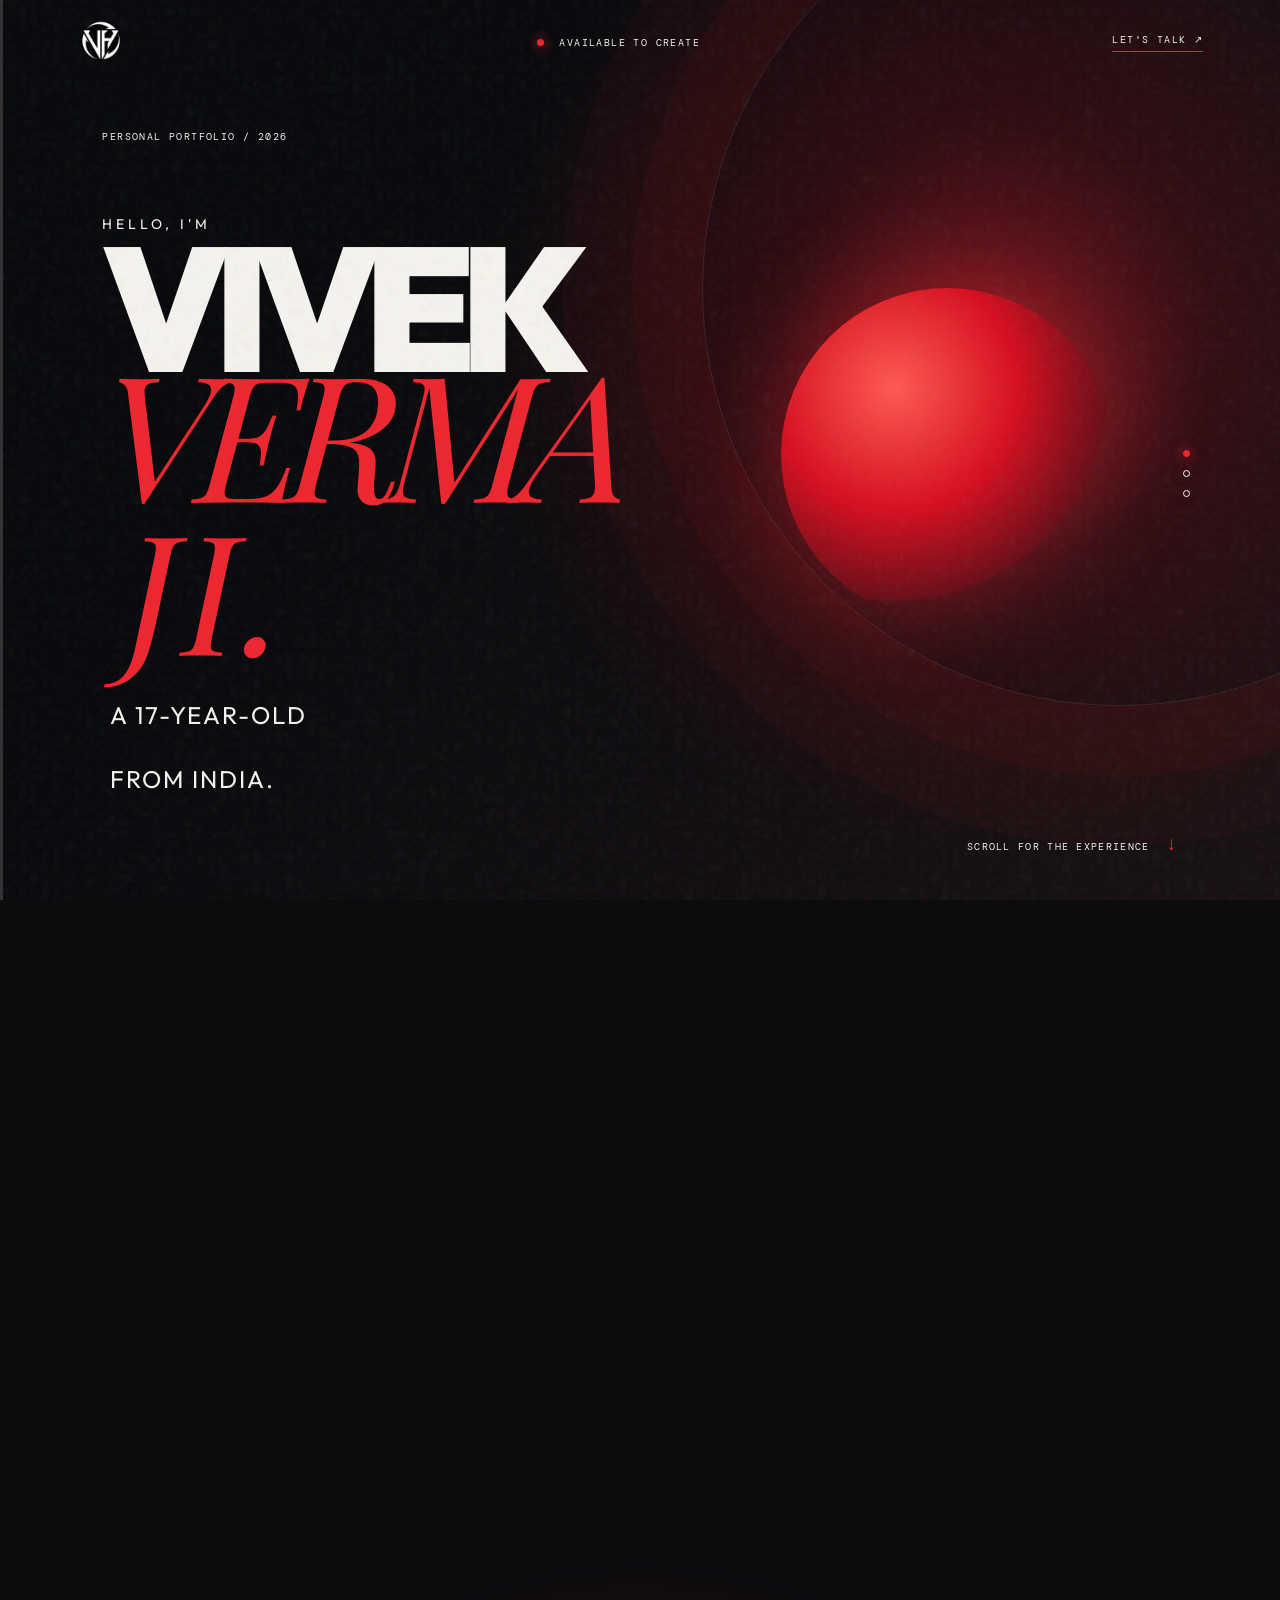
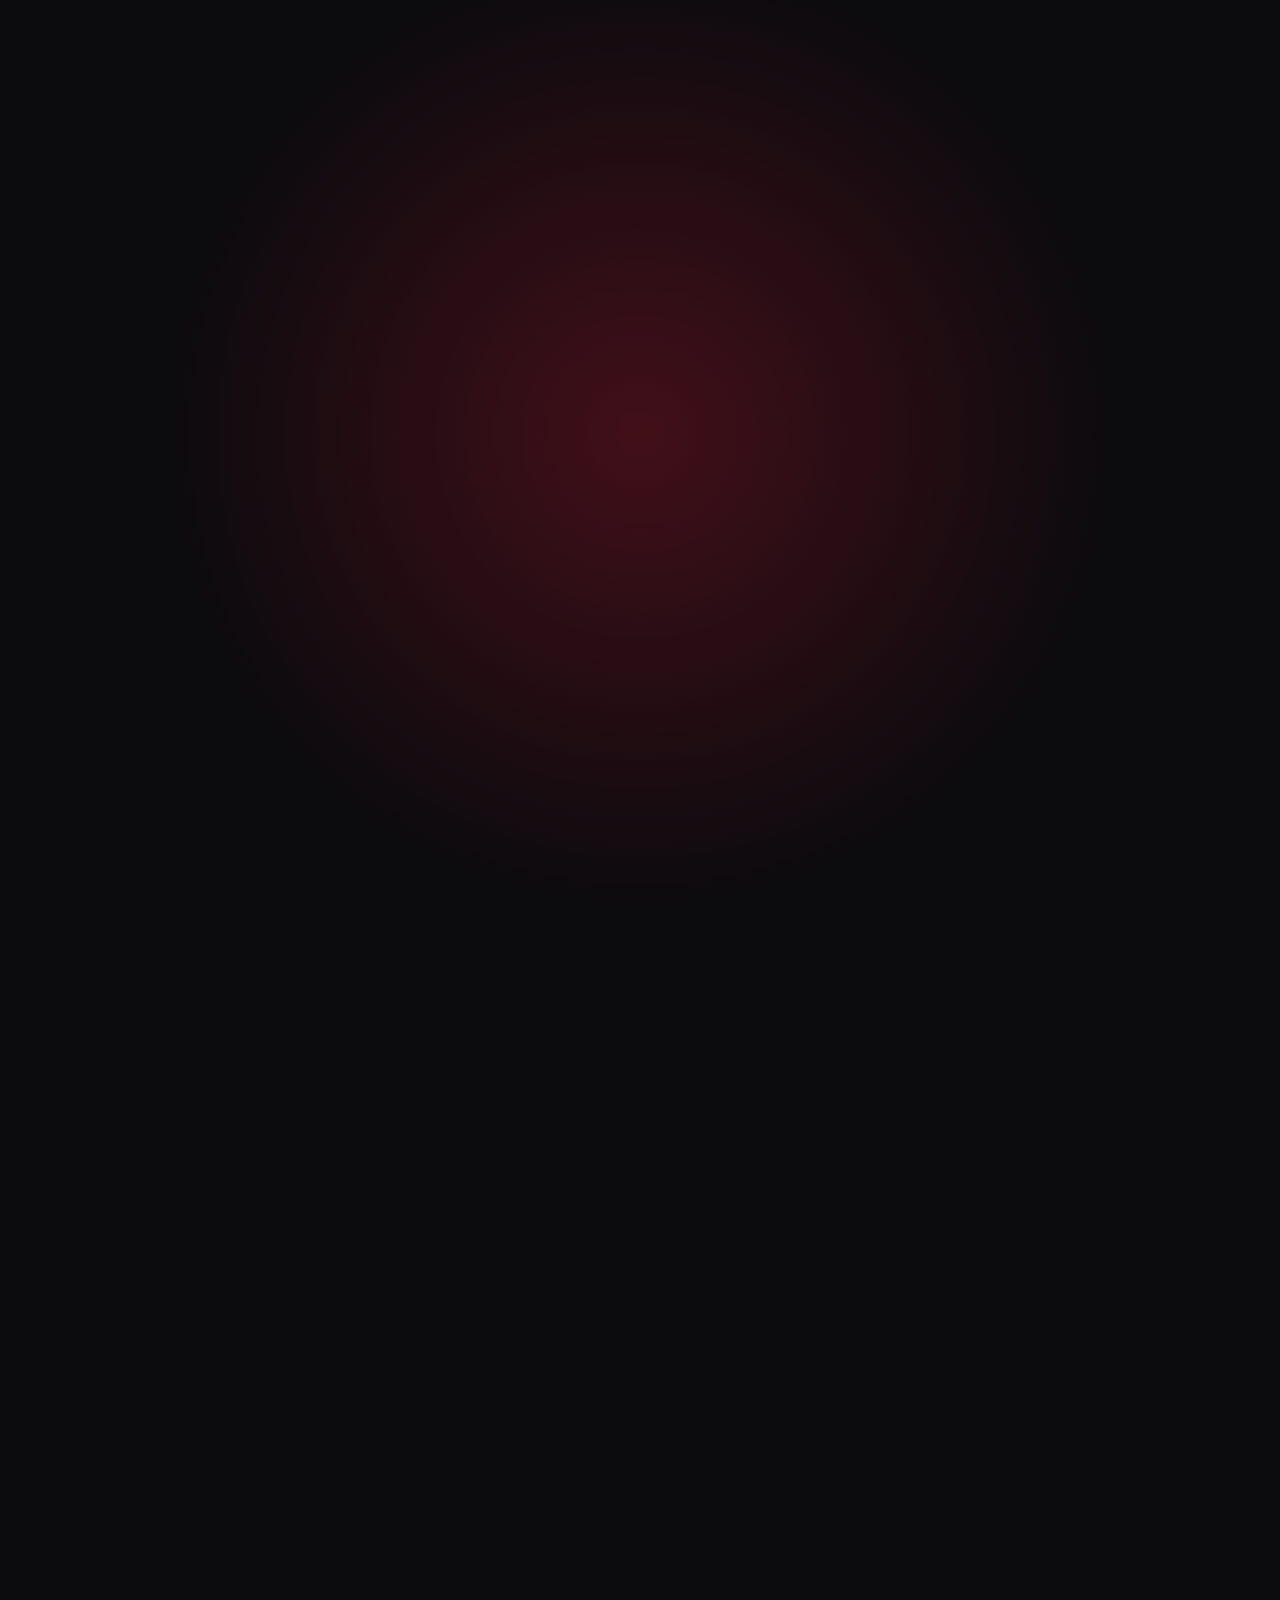
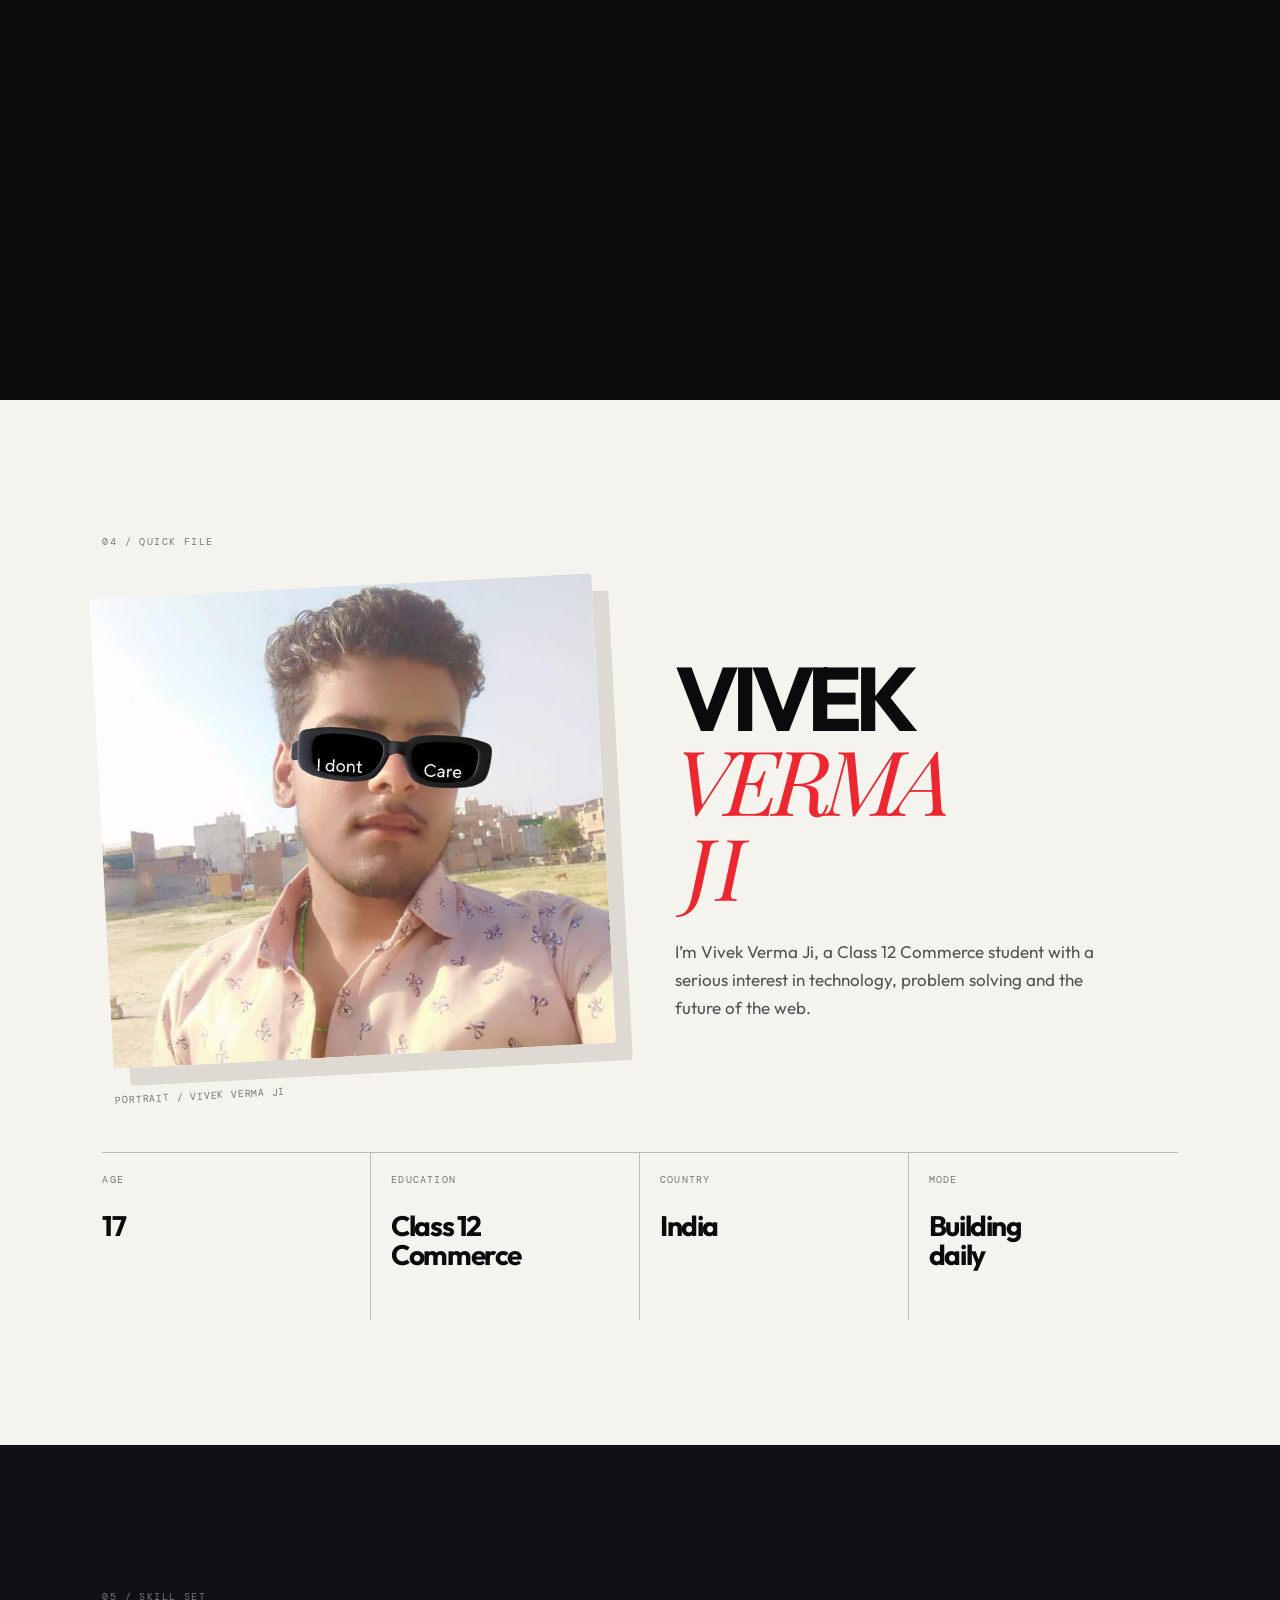
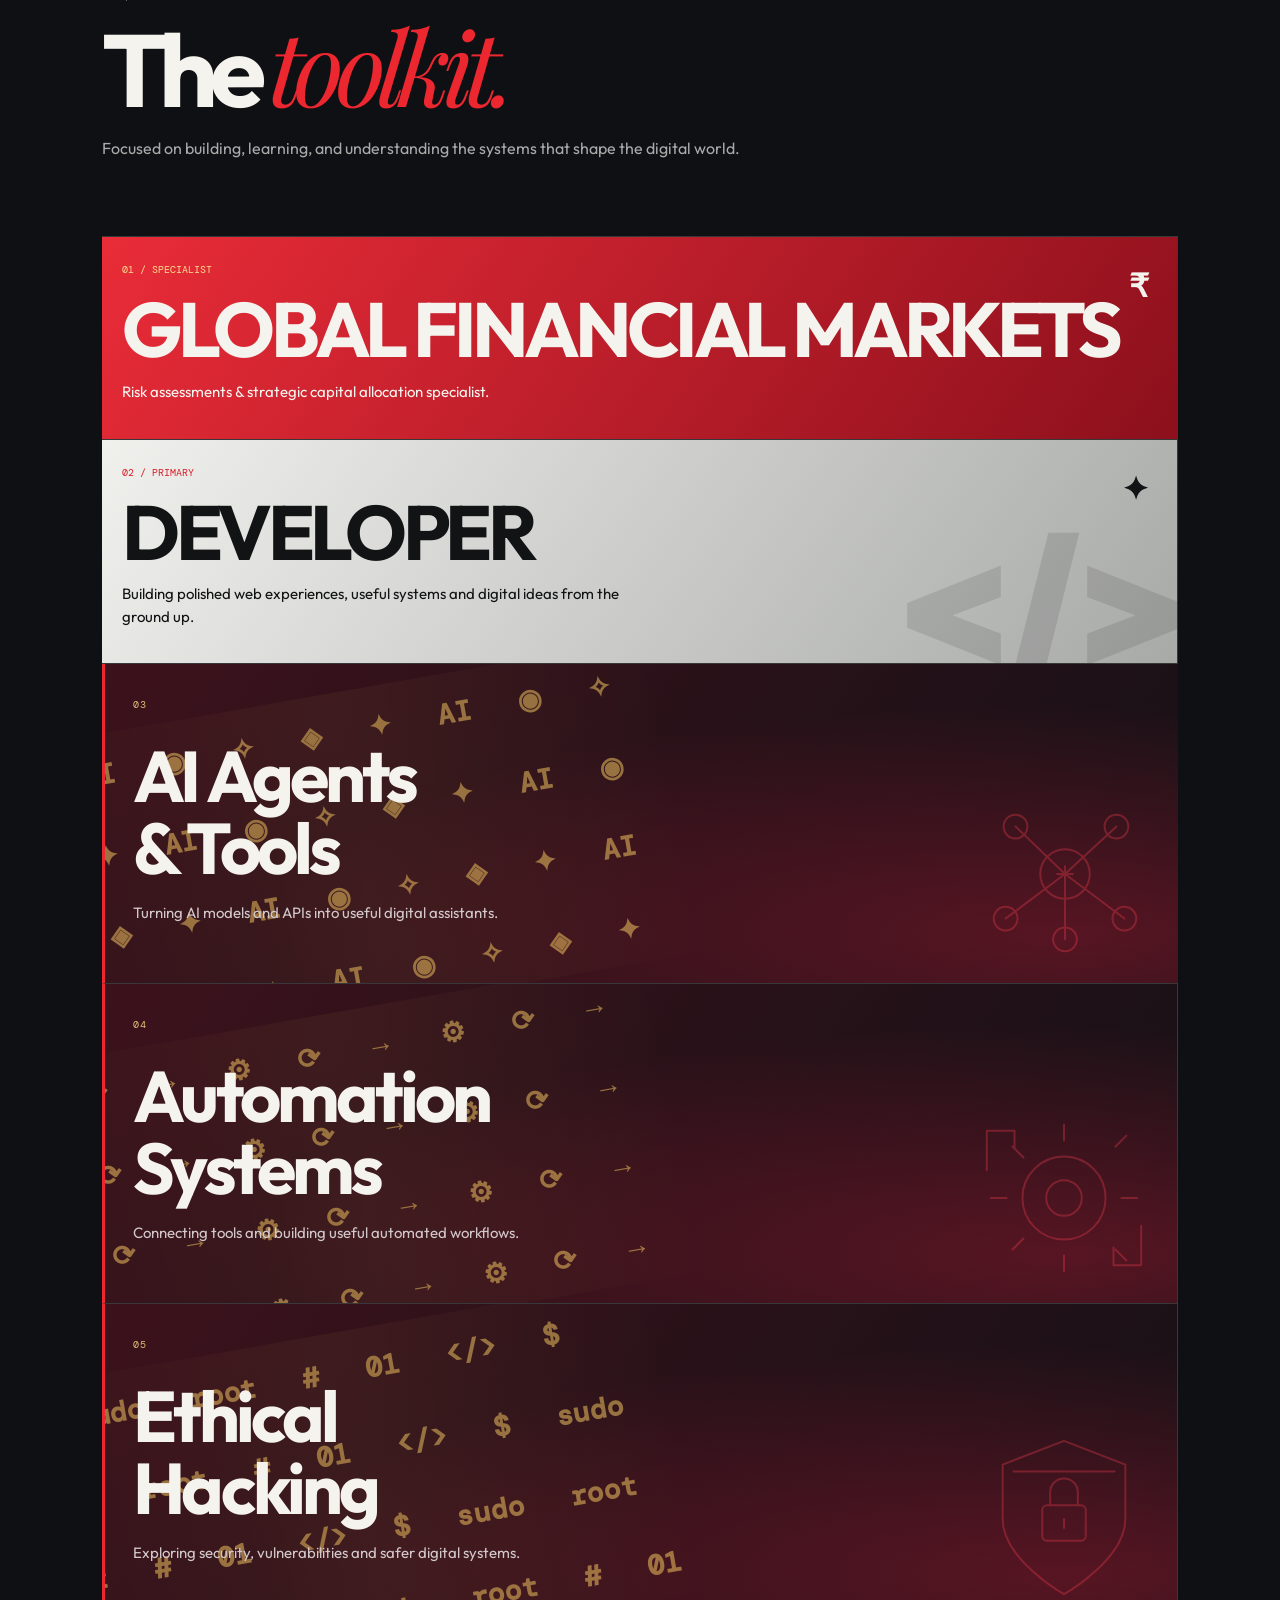
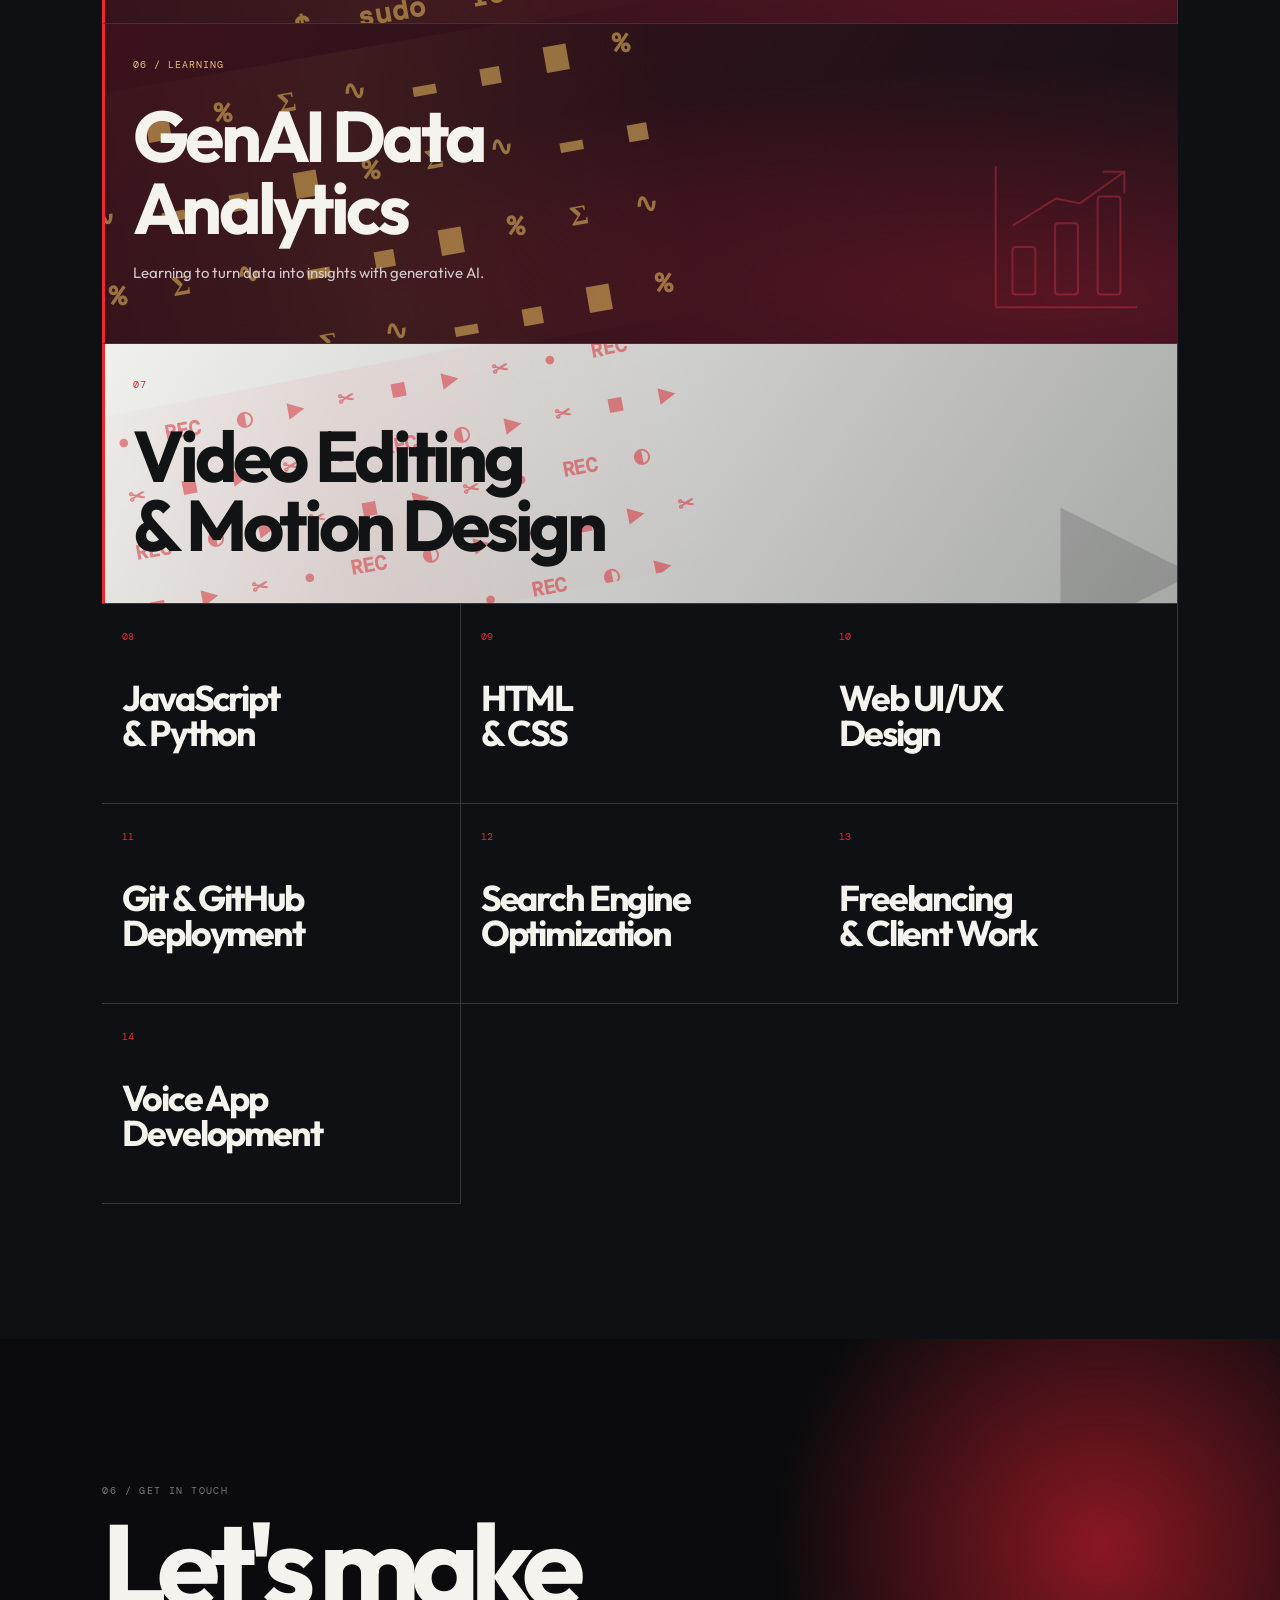
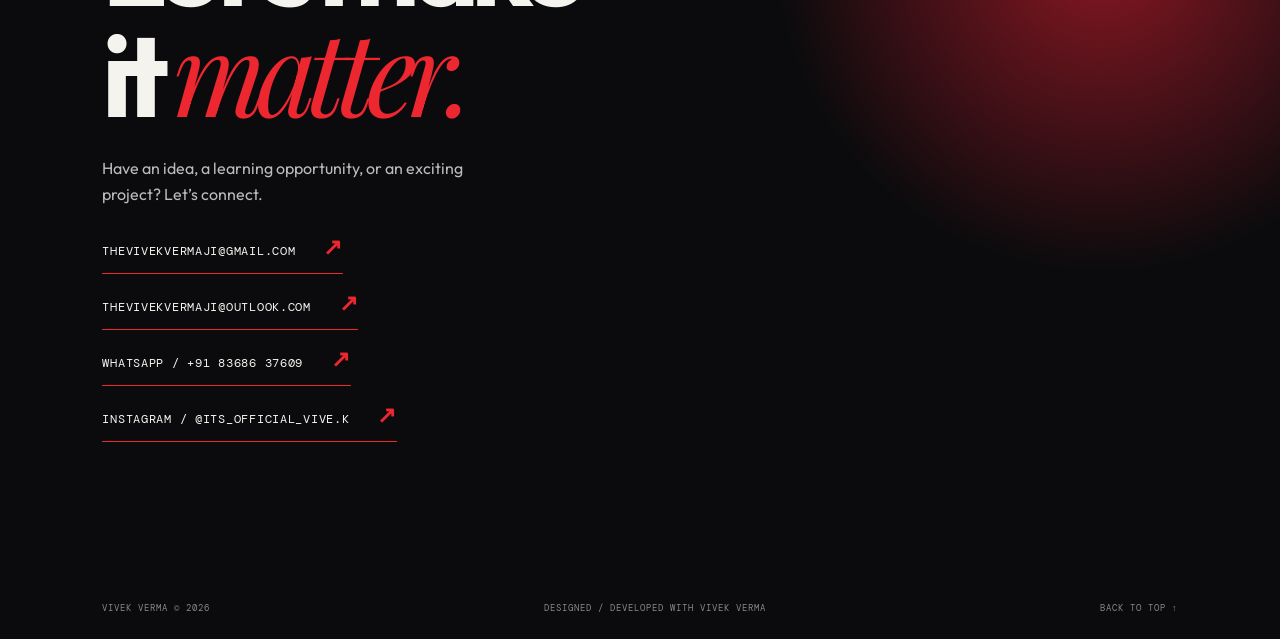
==== commit 02dd621d: "Upgrade Person schema (photo, Instagram, jobTitle) Updated the schema.org JSON-LD for Vivek Verma Ji" ====
--- a/index.html
+++ b/index.html
@@ -12,9 +12,11 @@
 <meta property="og:description" content="Vivek Verma Ji's portfolio (Vivek Verma) - a young web developer from India building polished websites, web apps and automation. See skills, projects and get in touch.">
 <meta property="og:url" content="https://vivekvermaji.github.io/vivek-verma-portfolio/">
 <meta name="twitter:card" content="summary">
+<meta property="og:image" content="https://vivekvermaji.github.io/vivek-verma-portfolio/assets/1-vivek-portrait.jpg">
+<meta name="twitter:image" content="https://vivekvermaji.github.io/vivek-verma-portfolio/assets/1-vivek-portrait.jpg">
 <meta name="twitter:title" content="Vivek Verma Ji">
 <meta name="twitter:description" content="Vivek Verma Ji's portfolio (Vivek Verma) - a young web developer from India building polished websites, web apps and automation. See skills, projects and get in touch.">
-<script type="application/ld+json">{"@context":"https://schema.org","@graph":[{"@type":"WebSite","name":"Vivek Verma Ji","url":"https://vivekvermaji.github.io/vivek-verma-portfolio/","inLanguage":"en"},{"@type":"Person","name":"Vivek Verma Ji","alternateName":["Vivek Verma","vivekvermaji"],"url":"https://vivekvermaji.github.io/vivek-verma-portfolio/","jobTitle":"Web Developer","description":"Web developer and student from India building websites, web apps and automation.","email":"mailto:thevivekvermaji@gmail.com","nationality":"Indian","address":{"@type":"PostalAddress","addressCountry":"IN"},"knowsAbout":["Web development","JavaScript","Python","HTML","CSS","Web UI/UX design","Automation"],"sameAs":["https://github.com/vivekvermaji"]}]}</script><link rel="preconnect" href="https://fonts.googleapis.com"><link rel="preconnect" href="https://fonts.gstatic.com" crossorigin><link href="https://fonts.googleapis.com/css2?family=DM+Mono:wght@400;500&family=Outfit:wght@400;600;700;800;900&family=Playfair+Display:ital@0;1&display=swap" rel="stylesheet"><link rel="stylesheet" href="style.css"><style>header .logo{display:flex;align-items:center;justify-content:center;width:48px;height:48px;flex-shrink:0;letter-spacing:normal}header .logo img{display:block;width:48px;height:48px;object-fit:contain}header .logo:focus-visible{outline:2px solid var(--red);outline-offset:5px;border-radius:50%}</style><style>.loader{position:fixed;inset:0;z-index:50;background:#0c0c0e;display:grid;place-items:center;transition:opacity .5s,visibility .5s;animation:close-intro .5s 2.6s forwards}.loader-inner{text-align:center;width:min(280px,72vw)}.scanner{width:170px;height:170px;margin:auto;position:relative;display:grid;place-items:center}.scanner img{width:100px;height:100px;filter:drop-shadow(0 0 22px #e63a4066)}.scanner:before,.scanner:after{content:"";position:absolute;inset:0;border-radius:50%;border:1px solid #e63a4044;border-top:2px solid #e63a40;animation:orbit 1.3s linear infinite}.scanner:after{inset:13px;border-top-color:transparent;border-bottom-color:#e63a40;animation-direction:reverse}.load-name{font-size:12px;font-weight:700;letter-spacing:.25em;color:#f4f0ec;margin:28px 0 10px}.load-caption{font-size:9px;letter-spacing:.2em;color:#a39b9b}.load-track{height:2px;margin-top:24px;background:#302328;overflow:hidden}.load-track i{display:block;width:100%;height:100%;background:#e63a40;transform-origin:left;animation:charge 2.4s ease-out forwards}@keyframes orbit{to{transform:rotate(360deg)}}@keyframes charge{from{transform:scaleX(0)}to{transform:scaleX(1)}}@keyframes close-intro{to{opacity:0;visibility:hidden;pointer-events:none}}@media(min-width:1024px){.loader-inner{width:360px}.scanner{width:220px;height:220px}.scanner img{width:130px;height:130px}.scanner:after{inset:17px}.load-name{font-size:15px;margin:34px 0 12px}.load-caption{font-size:11px}.load-track{margin-top:28px}}
+<script type="application/ld+json">{"@context":"https://schema.org","@graph":[{"@type":"WebSite","name":"Vivek Verma Ji","url":"https://vivekvermaji.github.io/vivek-verma-portfolio/","inLanguage":"en"},{"@type":"Person","name":"Vivek Verma Ji","alternateName":["Vivek Verma","vivekvermaji"],"url":"https://vivekvermaji.github.io/vivek-verma-portfolio/","jobTitle":"Creative Web Builder","image":"https://vivekvermaji.github.io/vivek-verma-portfolio/assets/1-vivek-portrait.jpg","description":"Web developer and student from India building websites, web apps and automation.","email":"mailto:thevivekvermaji@gmail.com","nationality":"Indian","address":{"@type":"PostalAddress","addressCountry":"IN"},"knowsAbout":["Web development","JavaScript","Python","HTML","CSS","Web UI/UX design","Automation"],"sameAs":["https://github.com/vivekvermaji","https://instagram.com/its_official_vive.k"]}]}</script><link rel="preconnect" href="https://fonts.googleapis.com"><link rel="preconnect" href="https://fonts.gstatic.com" crossorigin><link href="https://fonts.googleapis.com/css2?family=DM+Mono:wght@400;500&family=Outfit:wght@400;600;700;800;900&family=Playfair+Display:ital@0;1&display=swap" rel="stylesheet"><link rel="stylesheet" href="style.css"><style>header .logo{display:flex;align-items:center;justify-content:center;width:48px;height:48px;flex-shrink:0;letter-spacing:normal}header .logo img{display:block;width:48px;height:48px;object-fit:contain}header .logo:focus-visible{outline:2px solid var(--red);outline-offset:5px;border-radius:50%}</style><style>.loader{position:fixed;inset:0;z-index:50;background:#0c0c0e;display:grid;place-items:center;transition:opacity .5s,visibility .5s;animation:close-intro .5s 2.6s forwards}.loader-inner{text-align:center;width:min(280px,72vw)}.scanner{width:170px;height:170px;margin:auto;position:relative;display:grid;place-items:center}.scanner img{width:100px;height:100px;filter:drop-shadow(0 0 22px #e63a4066)}.scanner:before,.scanner:after{content:"";position:absolute;inset:0;border-radius:50%;border:1px solid #e63a4044;border-top:2px solid #e63a40;animation:orbit 1.3s linear infinite}.scanner:after{inset:13px;border-top-color:transparent;border-bottom-color:#e63a40;animation-direction:reverse}.load-name{font-size:12px;font-weight:700;letter-spacing:.25em;color:#f4f0ec;margin:28px 0 10px}.load-caption{font-size:9px;letter-spacing:.2em;color:#a39b9b}.load-track{height:2px;margin-top:24px;background:#302328;overflow:hidden}.load-track i{display:block;width:100%;height:100%;background:#e63a40;transform-origin:left;animation:charge 2.4s ease-out forwards}@keyframes orbit{to{transform:rotate(360deg)}}@keyframes charge{from{transform:scaleX(0)}to{transform:scaleX(1)}}@keyframes close-intro{to{opacity:0;visibility:hidden;pointer-events:none}}@media(min-width:1024px){.loader-inner{width:360px}.scanner{width:220px;height:220px}.scanner img{width:130px;height:130px}.scanner:after{inset:17px}.load-name{font-size:15px;margin:34px 0 12px}.load-caption{font-size:11px}.load-track{margin-top:28px}}
 </style><style>
 /* New featured skill cards. Original cards remain unchanged. */
 .skill-grid .skill-focus{min-height:320px;padding:28px;background:radial-gradient(ellipse at 90% 85%,#8e182d88,transparent 60%),linear-gradient(125deg,#3c121c,#151116);border-left:3px solid var(--red);isolation:isolate}
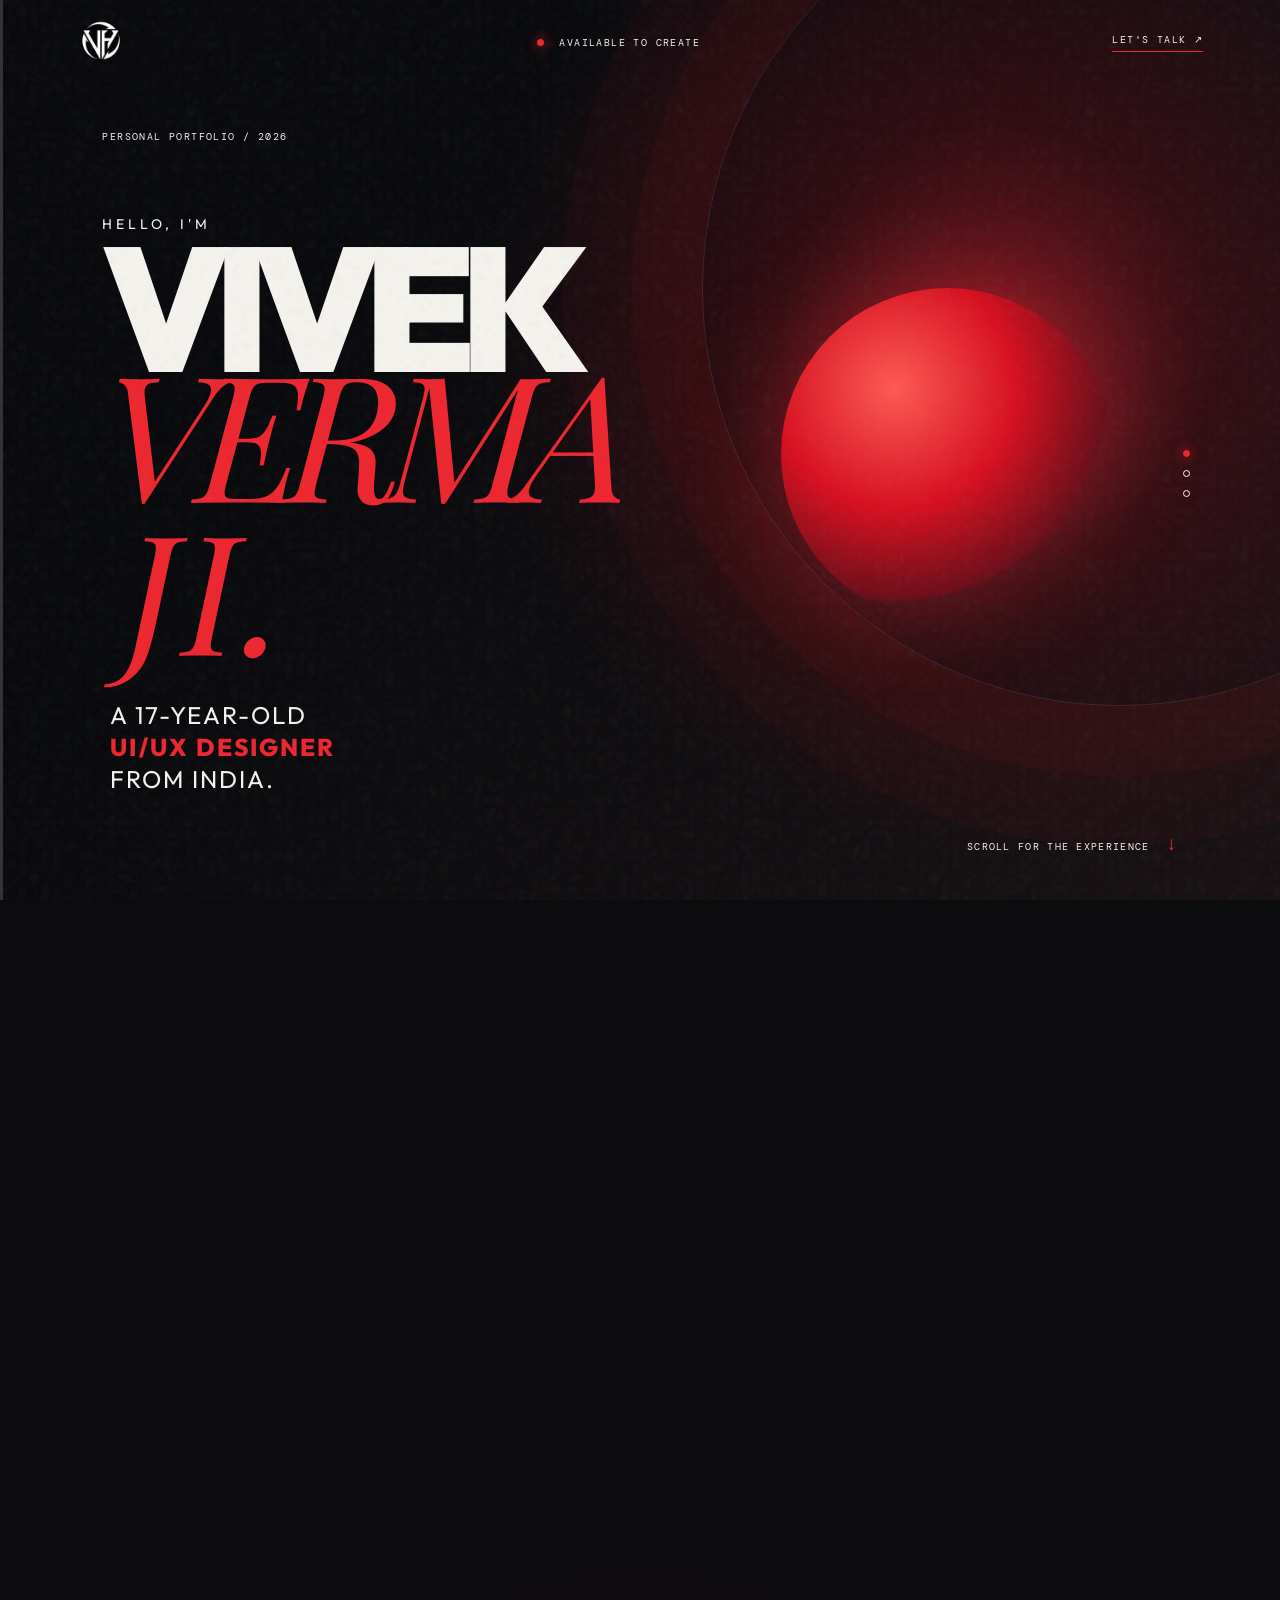
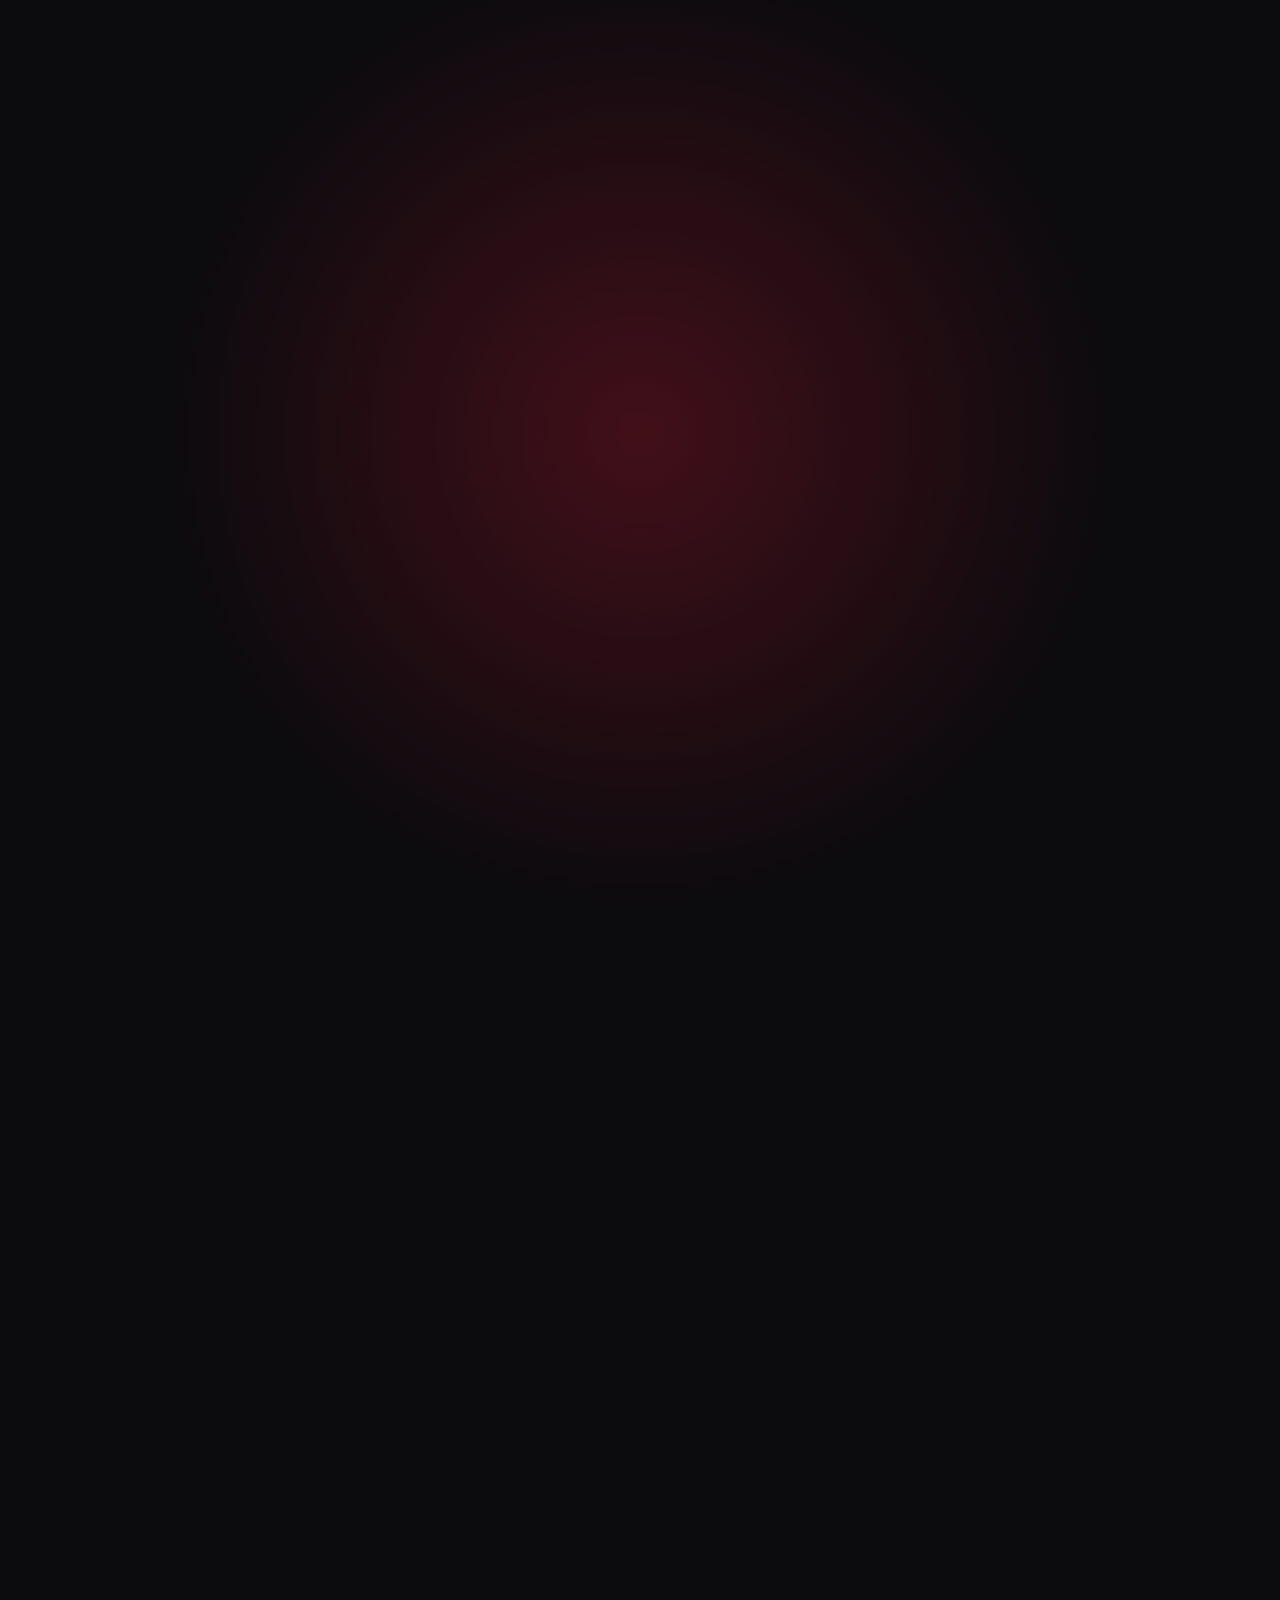
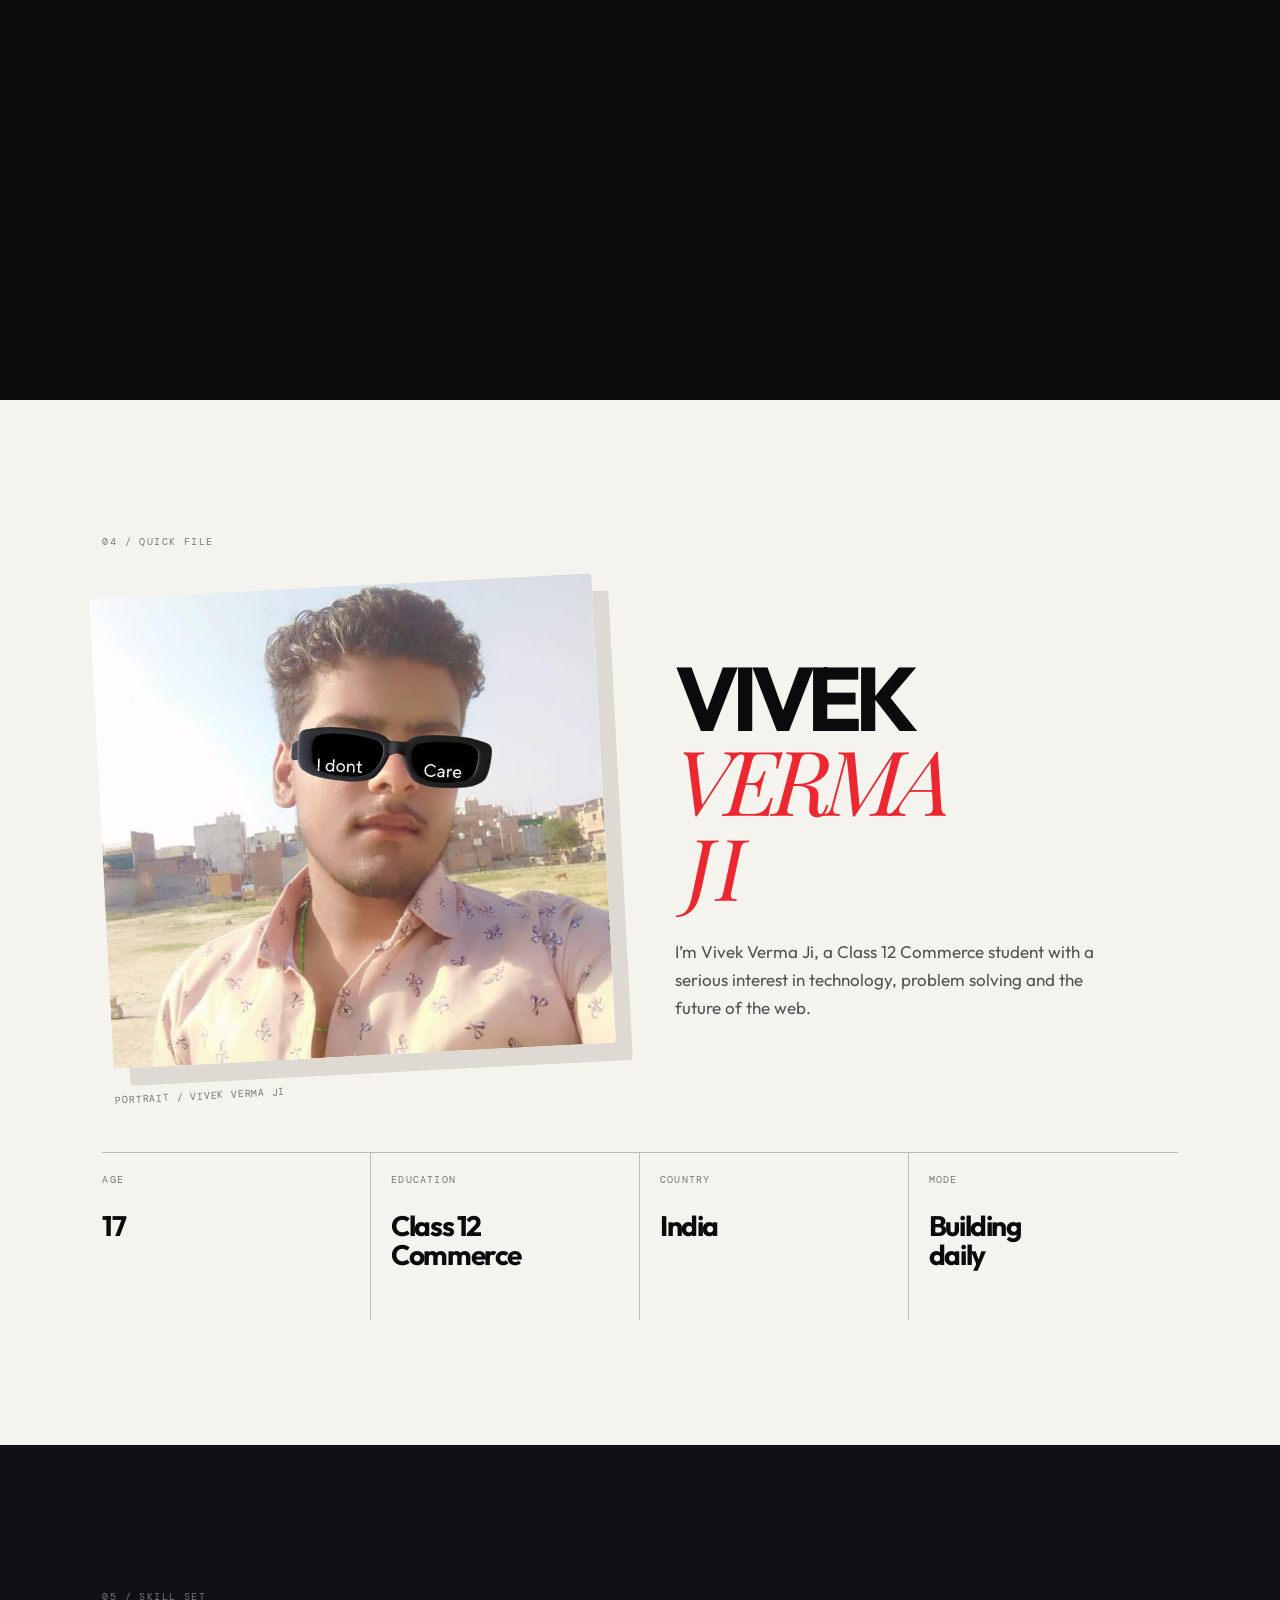
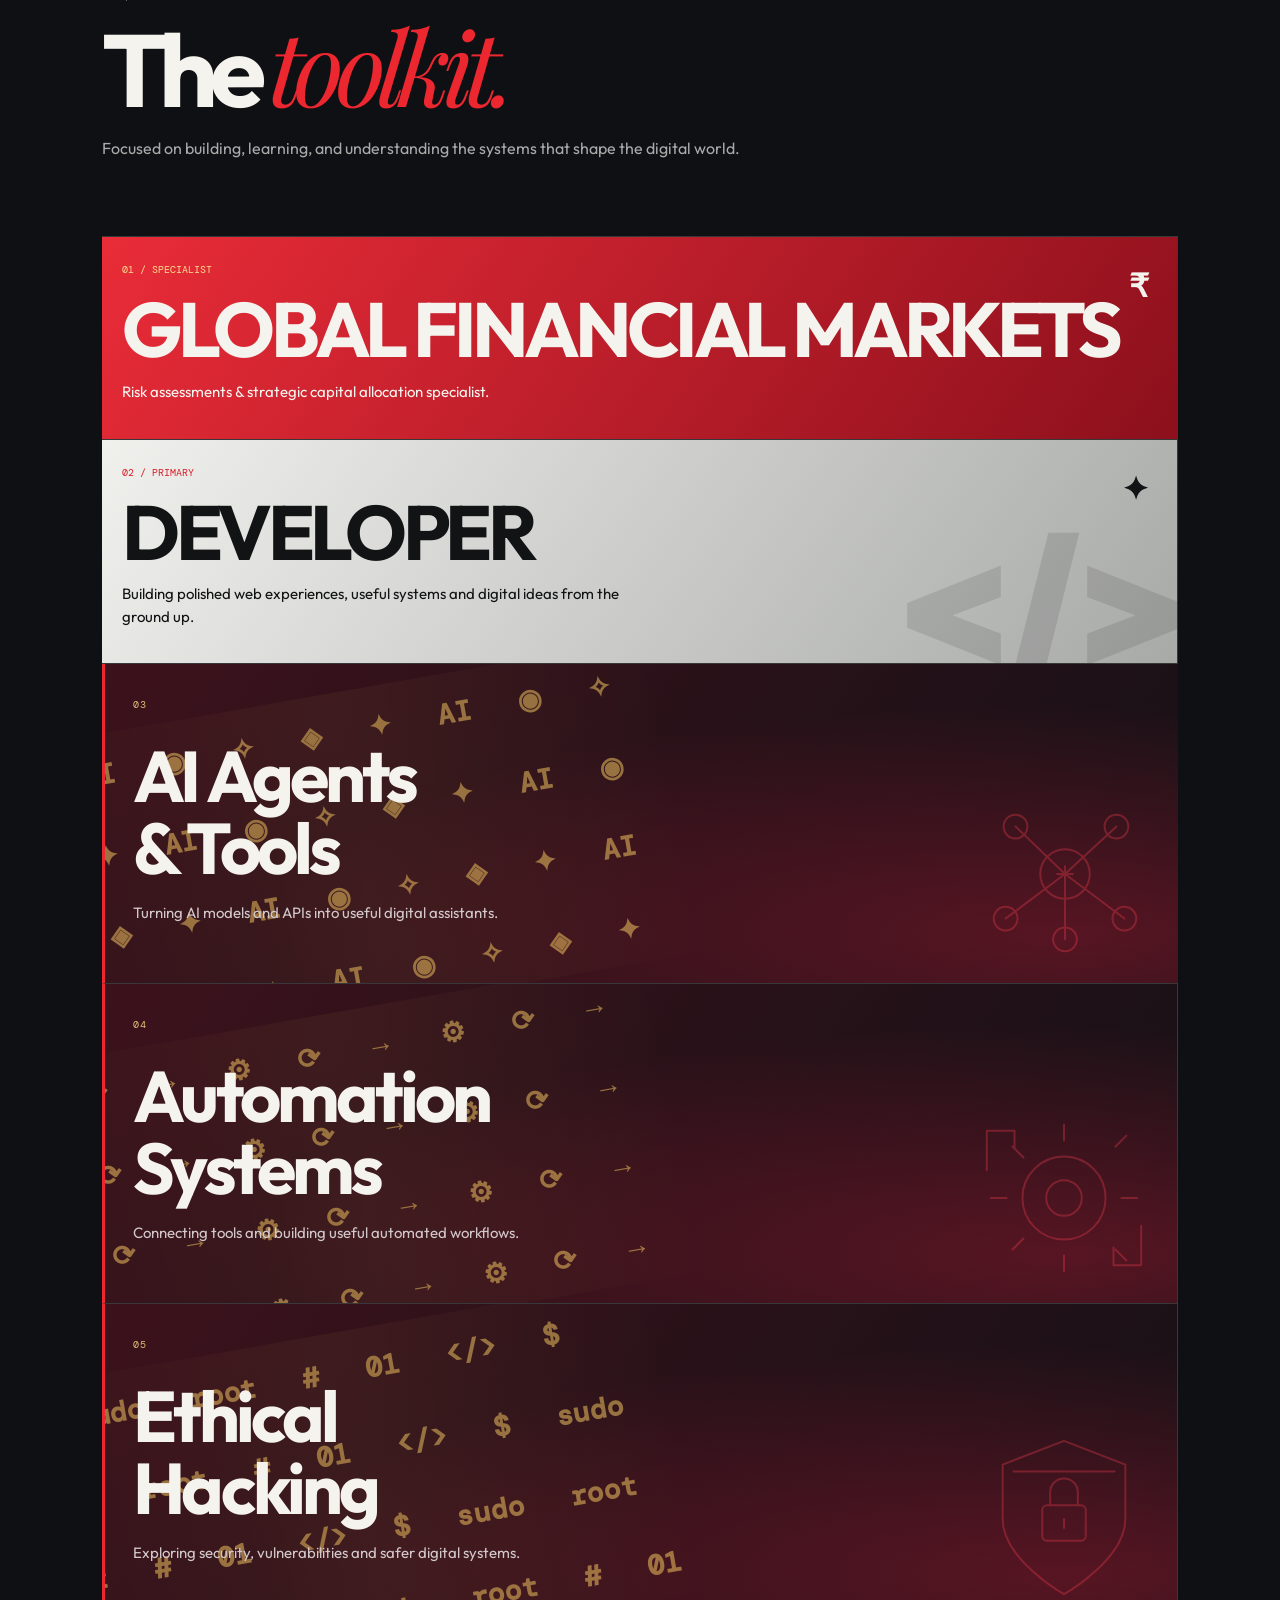
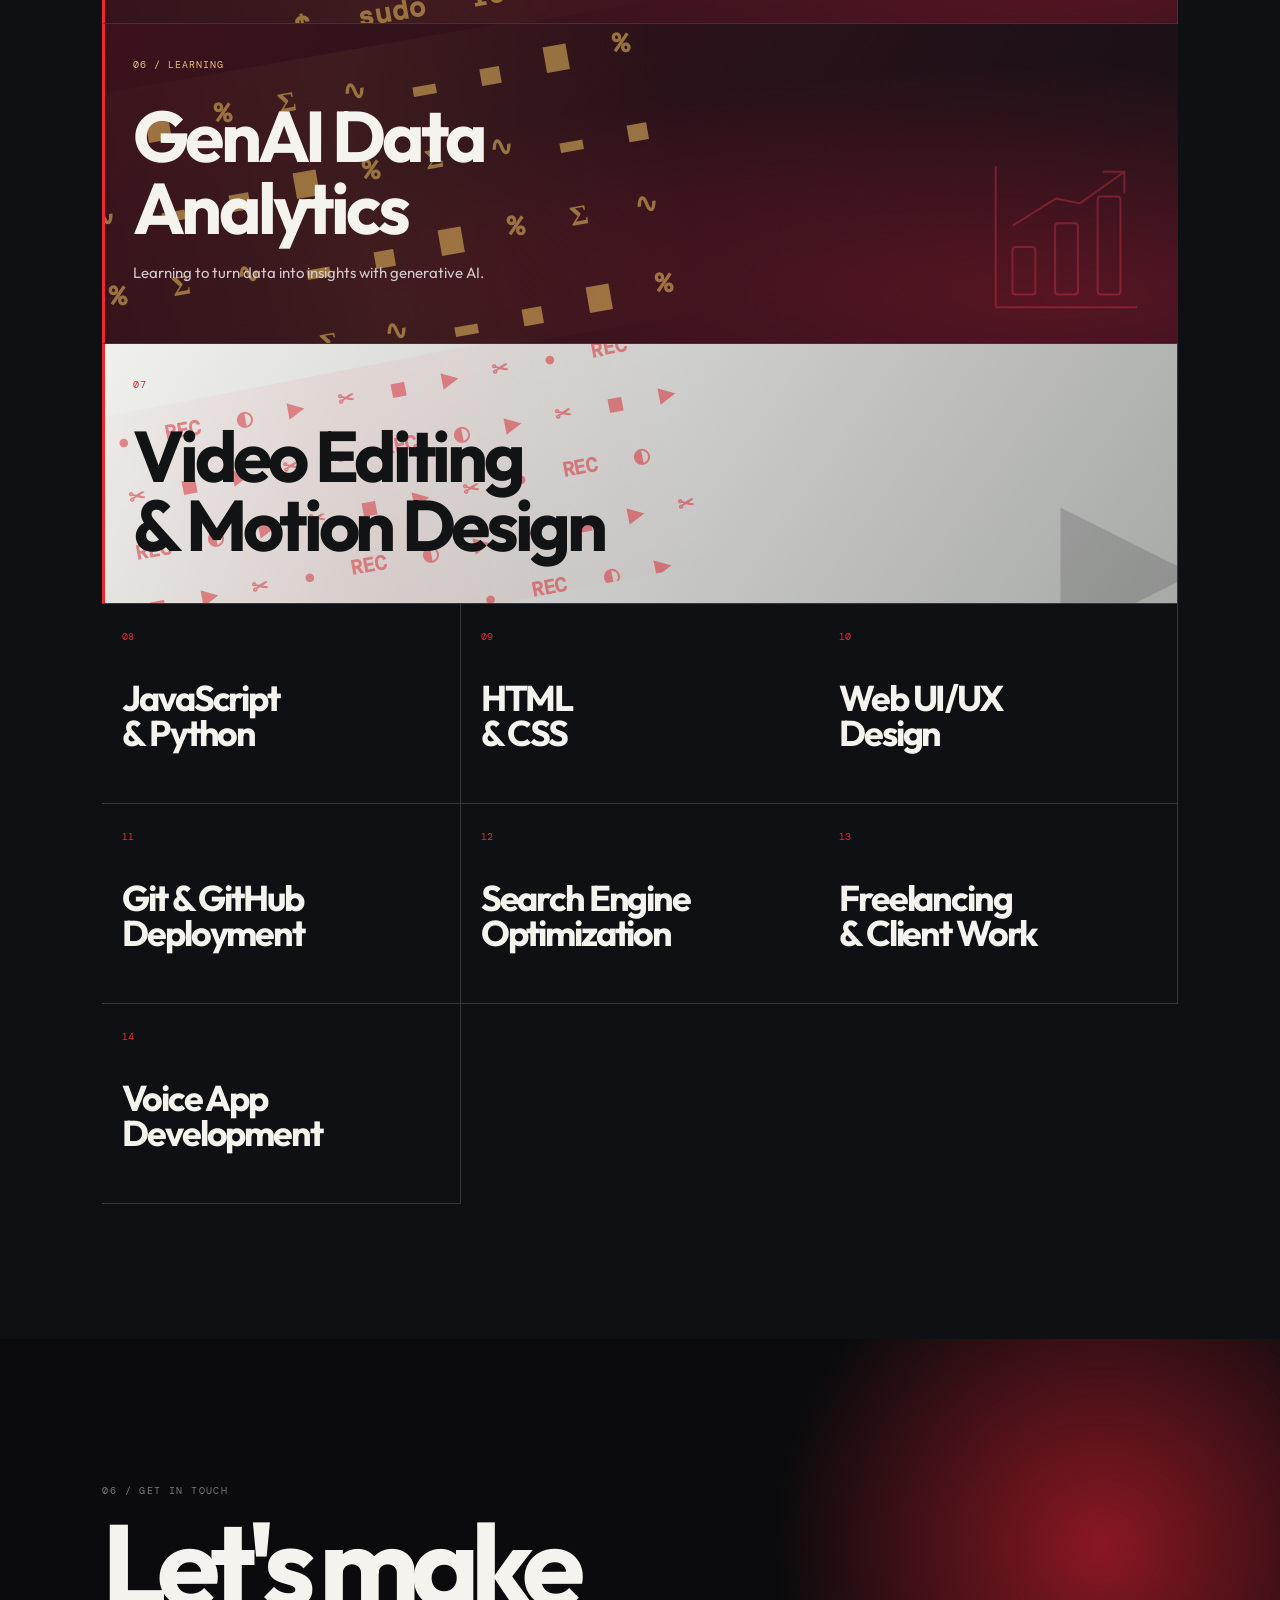
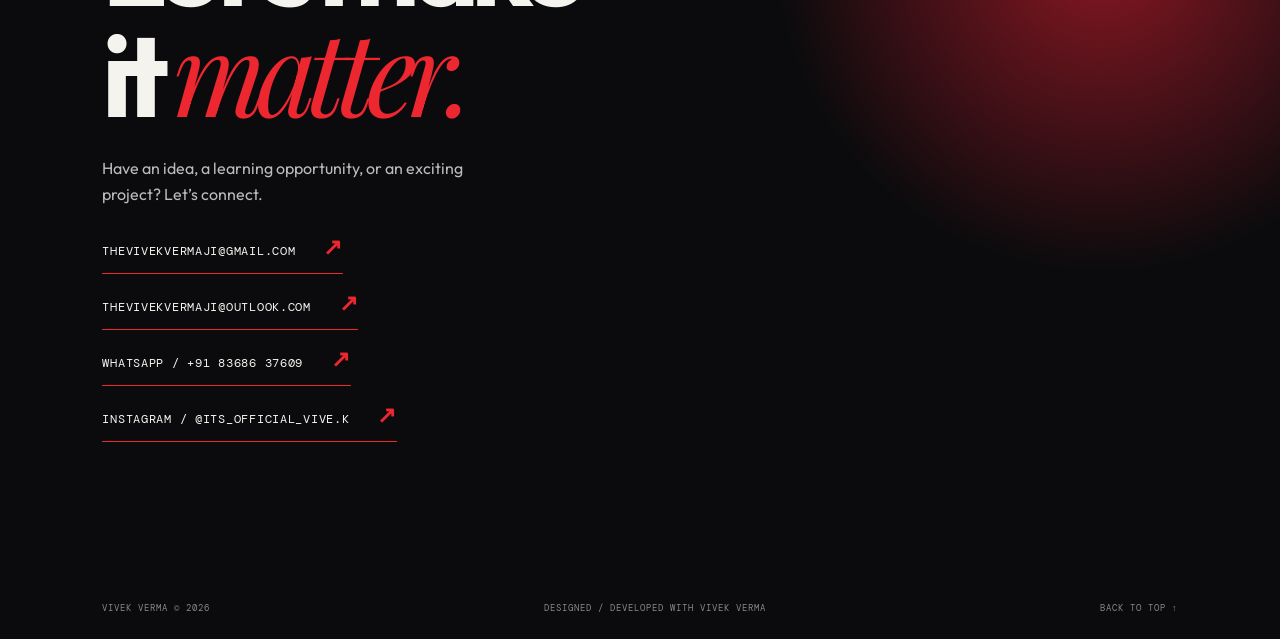
==== commit 26222535: "Change URLs in index.html for new domain Updated canonical and Open Graph URLs to reflect new domain" ====
--- a/index.html
+++ b/index.html
@@ -5,18 +5,18 @@
 <link rel="icon" href="3-favicon.ico" sizes="any">
 <link rel="icon" type="image/png" href="4-favicon.png" sizes="192x192">
 <link rel="apple-touch-icon" href="4-favicon.png">
-<link rel="canonical" href="https://vivekvermaji.github.io/vivek-verma-portfolio/">
+<link rel="canonical" href="https://vivekvermaji.tech/">
 <meta property="og:type" content="website">
 <meta property="og:site_name" content="Vivek Verma Ji">
 <meta property="og:title" content="Vivek Verma Ji">
 <meta property="og:description" content="Vivek Verma Ji's portfolio (Vivek Verma) - a young web developer from India building polished websites, web apps and automation. See skills, projects and get in touch.">
-<meta property="og:url" content="https://vivekvermaji.github.io/vivek-verma-portfolio/">
+<meta property="og:url" content="https://vivekvermaji.tech/">
 <meta name="twitter:card" content="summary">
-<meta property="og:image" content="https://vivekvermaji.github.io/vivek-verma-portfolio/assets/1-vivek-portrait.jpg">
-<meta name="twitter:image" content="https://vivekvermaji.github.io/vivek-verma-portfolio/assets/1-vivek-portrait.jpg">
+<meta property="og:image" content="https://vivekvermaji.tech/assets/1-vivek-portrait.jpg">
+<meta name="twitter:image" content="https://vivekvermaji.tech/assets/1-vivek-portrait.jpg">
 <meta name="twitter:title" content="Vivek Verma Ji">
 <meta name="twitter:description" content="Vivek Verma Ji's portfolio (Vivek Verma) - a young web developer from India building polished websites, web apps and automation. See skills, projects and get in touch.">
-<script type="application/ld+json">{"@context":"https://schema.org","@graph":[{"@type":"WebSite","name":"Vivek Verma Ji","url":"https://vivekvermaji.github.io/vivek-verma-portfolio/","inLanguage":"en"},{"@type":"Person","name":"Vivek Verma Ji","alternateName":["Vivek Verma","vivekvermaji"],"url":"https://vivekvermaji.github.io/vivek-verma-portfolio/","jobTitle":"Creative Web Builder","image":"https://vivekvermaji.github.io/vivek-verma-portfolio/assets/1-vivek-portrait.jpg","description":"Web developer and student from India building websites, web apps and automation.","email":"mailto:thevivekvermaji@gmail.com","nationality":"Indian","address":{"@type":"PostalAddress","addressCountry":"IN"},"knowsAbout":["Web development","JavaScript","Python","HTML","CSS","Web UI/UX design","Automation"],"sameAs":["https://github.com/vivekvermaji","https://instagram.com/its_official_vive.k"]}]}</script><link rel="preconnect" href="https://fonts.googleapis.com"><link rel="preconnect" href="https://fonts.gstatic.com" crossorigin><link href="https://fonts.googleapis.com/css2?family=DM+Mono:wght@400;500&family=Outfit:wght@400;600;700;800;900&family=Playfair+Display:ital@0;1&display=swap" rel="stylesheet"><link rel="stylesheet" href="style.css"><style>header .logo{display:flex;align-items:center;justify-content:center;width:48px;height:48px;flex-shrink:0;letter-spacing:normal}header .logo img{display:block;width:48px;height:48px;object-fit:contain}header .logo:focus-visible{outline:2px solid var(--red);outline-offset:5px;border-radius:50%}</style><style>.loader{position:fixed;inset:0;z-index:50;background:#0c0c0e;display:grid;place-items:center;transition:opacity .5s,visibility .5s;animation:close-intro .5s 2.6s forwards}.loader-inner{text-align:center;width:min(280px,72vw)}.scanner{width:170px;height:170px;margin:auto;position:relative;display:grid;place-items:center}.scanner img{width:100px;height:100px;filter:drop-shadow(0 0 22px #e63a4066)}.scanner:before,.scanner:after{content:"";position:absolute;inset:0;border-radius:50%;border:1px solid #e63a4044;border-top:2px solid #e63a40;animation:orbit 1.3s linear infinite}.scanner:after{inset:13px;border-top-color:transparent;border-bottom-color:#e63a40;animation-direction:reverse}.load-name{font-size:12px;font-weight:700;letter-spacing:.25em;color:#f4f0ec;margin:28px 0 10px}.load-caption{font-size:9px;letter-spacing:.2em;color:#a39b9b}.load-track{height:2px;margin-top:24px;background:#302328;overflow:hidden}.load-track i{display:block;width:100%;height:100%;background:#e63a40;transform-origin:left;animation:charge 2.4s ease-out forwards}@keyframes orbit{to{transform:rotate(360deg)}}@keyframes charge{from{transform:scaleX(0)}to{transform:scaleX(1)}}@keyframes close-intro{to{opacity:0;visibility:hidden;pointer-events:none}}@media(min-width:1024px){.loader-inner{width:360px}.scanner{width:220px;height:220px}.scanner img{width:130px;height:130px}.scanner:after{inset:17px}.load-name{font-size:15px;margin:34px 0 12px}.load-caption{font-size:11px}.load-track{margin-top:28px}}
+<script type="application/ld+json">{"@context":"https://schema.org","@graph":[{"@type":"WebSite","name":"Vivek Verma Ji","url":"https://vivekvermaji.tech/","inLanguage":"en"},{"@type":"Person","name":"Vivek Verma Ji","alternateName":["Vivek Verma","vivekvermaji"],"url":"https://vivekvermaji.tech/","jobTitle":"Creative Web Builder","image":"https://vivekvermaji.tech/assets/1-vivek-portrait.jpg","description":"Web developer and student from India building websites, web apps and automation.","email":"mailto:thevivekvermaji@gmail.com","nationality":"Indian","address":{"@type":"PostalAddress","addressCountry":"IN"},"knowsAbout":["Web development","JavaScript","Python","HTML","CSS","Web UI/UX design","Automation"],"sameAs":["https://github.com/vivekvermaji","https://instagram.com/its_official_vive.k"]}]}</script><link rel="preconnect" href="https://fonts.googleapis.com"><link rel="preconnect" href="https://fonts.gstatic.com" crossorigin><link href="https://fonts.googleapis.com/css2?family=DM+Mono:wght@400;500&family=Outfit:wght@400;600;700;800;900&family=Playfair+Display:ital@0;1&display=swap" rel="stylesheet"><link rel="stylesheet" href="style.css"><style>header .logo{display:flex;align-items:center;justify-content:center;width:48px;height:48px;flex-shrink:0;letter-spacing:normal}header .logo img{display:block;width:48px;height:48px;object-fit:contain}header .logo:focus-visible{outline:2px solid var(--red);outline-offset:5px;border-radius:50%}</style><style>.loader{position:fixed;inset:0;z-index:50;background:#0c0c0e;display:grid;place-items:center;transition:opacity .5s,visibility .5s;animation:close-intro .5s 2.6s forwards}.loader-inner{text-align:center;width:min(280px,72vw)}.scanner{width:170px;height:170px;margin:auto;position:relative;display:grid;place-items:center}.scanner img{width:100px;height:100px;filter:drop-shadow(0 0 22px #e63a4066)}.scanner:before,.scanner:after{content:"";position:absolute;inset:0;border-radius:50%;border:1px solid #e63a4044;border-top:2px solid #e63a40;animation:orbit 1.3s linear infinite}.scanner:after{inset:13px;border-top-color:transparent;border-bottom-color:#e63a40;animation-direction:reverse}.load-name{font-size:12px;font-weight:700;letter-spacing:.25em;color:#f4f0ec;margin:28px 0 10px}.load-caption{font-size:9px;letter-spacing:.2em;color:#a39b9b}.load-track{height:2px;margin-top:24px;background:#302328;overflow:hidden}.load-track i{display:block;width:100%;height:100%;background:#e63a40;transform-origin:left;animation:charge 2.4s ease-out forwards}@keyframes orbit{to{transform:rotate(360deg)}}@keyframes charge{from{transform:scaleX(0)}to{transform:scaleX(1)}}@keyframes close-intro{to{opacity:0;visibility:hidden;pointer-events:none}}@media(min-width:1024px){.loader-inner{width:360px}.scanner{width:220px;height:220px}.scanner img{width:130px;height:130px}.scanner:after{inset:17px}.load-name{font-size:15px;margin:34px 0 12px}.load-caption{font-size:11px}.load-track{margin-top:28px}}
 </style><style>
 /* New featured skill cards. Original cards remain unchanged. */
 .skill-grid .skill-focus{min-height:320px;padding:28px;background:radial-gradient(ellipse at 90% 85%,#8e182d88,transparent 60%),linear-gradient(125deg,#3c121c,#151116);border-left:3px solid var(--red);isolation:isolate}
@@ -54,7 +54,7 @@
 .identity h2 .identity-ji{display:block;width:max-content;letter-spacing:.02em;font-size:.95em;line-height:.95;margin-top:.05em;white-space:nowrap;font-style:normal;font-family:'Playfair Display',serif;font-weight:400;transform:skewX(-12deg);transform-origin:left bottom;padding-left:.06em}
 </style><style>/* Approved full-colour About photo card */
 .about-layout{display:grid;grid-template-columns:1fr 1fr;gap:70px;align-items:center;margin:38px 0 58px}.about-layout h2{font-size:90px;margin:16px 0 32px}.about-layout .intro-text{font-size:17px;line-height:1.65;max-width:450px;color:#545252}.about-photo{margin:0;position:relative;transform:rotate(-3deg);transition:transform .45s}.about-photo img{display:block;width:100%;height:470px;object-fit:cover;object-position:65% 50%;filter:none;box-shadow:16px 18px 0 #ded9d2;border-radius:4px}.about-photo:hover{transform:rotate(0)}.about-photo figcaption{font:10px 'DM Mono';margin-top:25px;color:#777;letter-spacing:.08em}
-@media(max-width:750px){.about-layout{grid-template-columns:1fr;gap:36px;margin:25px 0 40px}.about-layout h2{font-size:20vw;margin:0 0 20px}.about-layout .intro-text{font-size:14px}.about-photo{width:90%;margin:auto}.about-photo img{height:320px;box-shadow:9px 10px 0 #ded9d2}.about-photo figcaption{font-size:8px}.identity.demo-about{padding:70px 7vw}}</style></head><body><div class="loader" aria-hidden="true"><div class="loader-inner"><div class="scanner"><img src="/vivek-verma-portfolio/assets/5-vh-logo.png" alt=""></div><div class="load-name">VIVEK VERMA JI</div><div class="load-caption">ENTERING THE CREATIVE SPACE</div><div class="load-track"><i></i></div></div></div><div class="noise"></div><div class="reading"><i></i></div><header><a class="logo" href="#top" aria-label="Vivek Verma Ji home"><img src="assets/5-vh-logo.png" alt="VH - Vivek Verma Ji" width="48" height="48"></a><p><b></b> AVAILABLE TO CREATE</p><a class="menu" href="#contact">LET'S TALK ↗</a></header><main id="top"><section class="hero"><p class="mono fade">PERSONAL PORTFOLIO / 2026</p><div class="hero-name"><p class="fade">HELLO, I'M</p><h1 class="fade">VIVEK<br><em>VERMA <span class="ji">JI.</span></em></h1></div><p class="role fade">A 17-YEAR-OLD<br><span id="role-word">DEVELOPER</span><br>FROM INDIA.</p><div class="red-disc"></div><p class="scroll">SCROLL FOR THE EXPERIENCE <b>↓</b></p></section>
+@media(max-width:750px){.about-layout{grid-template-columns:1fr;gap:36px;margin:25px 0 40px}.about-layout h2{font-size:20vw;margin:0 0 20px}.about-layout .intro-text{font-size:14px}.about-photo{width:90%;margin:auto}.about-photo img{height:320px;box-shadow:9px 10px 0 #ded9d2}.about-photo figcaption{font-size:8px}.identity.demo-about{padding:70px 7vw}}</style></head><body><div class="loader" aria-hidden="true"><div class="loader-inner"><div class="scanner"><img src="assets/5-vh-logo.png" alt=""></div><div class="load-name">VIVEK VERMA JI</div><div class="load-caption">ENTERING THE CREATIVE SPACE</div><div class="load-track"><i></i></div></div></div><div class="noise"></div><div class="reading"><i></i></div><header><a class="logo" href="#top" aria-label="Vivek Verma Ji home"><img src="assets/5-vh-logo.png" alt="VH - Vivek Verma Ji" width="48" height="48"></a><p><b></b> AVAILABLE TO CREATE</p><a class="menu" href="#contact">LET'S TALK ↗</a></header><main id="top"><section class="hero"><p class="mono fade">PERSONAL PORTFOLIO / 2026</p><div class="hero-name"><p class="fade">HELLO, I'M</p><h1 class="fade">VIVEK<br><em>VERMA <span class="ji">JI.</span></em></h1></div><p class="role fade">A 17-YEAR-OLD<br><span id="role-word">DEVELOPER</span><br>FROM INDIA.</p><div class="red-disc"></div><p class="scroll">SCROLL FOR THE EXPERIENCE <b>↓</b></p></section>
 <section class="mission"><div class="copy active"><p class="mono">01 / INTRODUCTION</p><h2>Built with<br><em>precision.</em></h2><p>I’m Vivek Verma Ji — a Class 12 Commerce student with a serious interest in technology, problem solving and the future of the web.</p></div><div class="copy"><p class="mono">02 / MAIN MISSION</p><h2>Code with<br><em>purpose.</em></h2><p>Developer is more than a label for me. I enjoy shaping ideas into useful, visually exciting digital experiences.</p></div><div class="copy"><p class="mono">03 / NEXT LEVEL</p><h2>Always<br><em>evolving.</em></h2><p>I learn by exploring interfaces, systems, finance and cybersecurity — then use that knowledge to make something new.</p></div><div class="armor" aria-label="Red and gold armored suit"><img src="assets/armored-suit-reference.png" alt="Red and gold armored suit" style="position:absolute;z-index:10;bottom:-88px;left:-18px;width:340px;height:auto;mix-blend-mode:screen;filter:drop-shadow(0 22px 20px rgba(0,0,0,.7))"></div><div class="orbit o1"></div><div class="orbit o2"></div><div class="ticks"><i class="live"></i><i></i><i></i></div></section>
 <section class="identity demo-about"><p class="mono">04 / QUICK FILE</p><div class="about-layout"><figure class="about-photo"><img src="assets/1-vivek-portrait.jpg" alt="Vivek Verma"><figcaption>PORTRAIT / VIVEK VERMA JI</figcaption></figure><div><h2>VIVEK <em>VERMA <span class="identity-ji">JI</span></em></h2><p class="intro-text">I’m Vivek Verma Ji, a Class 12 Commerce student with a serious interest in technology, problem solving and the future of the web.</p></div></div><div class="facts"><article><span>AGE</span><b>17</b></article><article><span>EDUCATION</span><b>Class 12<br>Commerce</b></article><article><span>COUNTRY</span><b>India</b></article><article><span>MODE</span><b>Building<br>daily</b></article></div></section>
 <section class="skills"><div class="skills-head"><p class="mono">05 / SKILL SET</p><h2>The <em>toolkit.</em></h2><p>Focused on building, learning, and understanding the systems that shape the digital world.</p></div><div class="skill-grid"><article class="featured finance"><div class="money-stream" aria-hidden="true">₹ ₹ ₹ ₹ ₹ ₹ ₹ ₹ ₹ ₹</div><span>01 / SPECIALIST</span><h3>GLOBAL FINANCIAL MARKETS</h3><p>Risk assessments &amp; strategic capital allocation specialist.</p><b>₹</b></article><article class="featured developer"><div class="code-stream" aria-hidden="true">&lt;/&gt; const build = () =&gt; future; &nbsp; function create() { return impact; } &nbsp; &lt;div class='idea'&gt;</div><span>02 / PRIMARY</span><h3>DEVELOPER</h3><p>Building polished web experiences, useful systems and digital ideas from the ground up.</p><b>✦</b></article><article class="featured skill-focus"><div class="skill-stream" aria-hidden="true">✦ AI ◉ ✧ ◈ ✦ AI ◉ ✧ ◈ ✦ AI ◉ ✧ ◈ ✦ AI ◉ ✧ ◈ ✦ AI ◉ ✧ ◈ ✦ AI ◉ ✧ ◈ ✦ AI ◉ ✧ ◈ ✦ AI ◉ ✧ ◈ ✦ AI ◉ ✧ ◈</div><div class="skill-visual" aria-hidden="true"><svg viewBox="0 0 192 192"><path d="M96 92 46 44m50 48 52-48M96 92l-60 45m60-45 60 45m-60-45v66"/><circle cx="96" cy="92" r="25"/><circle class="ai-node" cx="46" cy="44" r="12"/><circle class="ai-node" cx="148" cy="44" r="12"/><circle class="ai-node" cx="36" cy="137" r="12"/><circle class="ai-node" cx="156" cy="137" r="12"/><circle class="ai-node" cx="96" cy="158" r="12"/><path d="M88 92h16m-8-8v16"/></svg></div><span>03</span><h3>AI Agents<br>&amp; Tools</h3><p>Turning AI models and APIs into useful digital assistants.</p></article><article class="featured skill-focus"><div class="skill-stream" aria-hidden="true">⚙ ⟳ → ⚙ ⟳ → ⚙ ⟳ → ⚙ ⟳ → ⚙ ⟳ → ⚙ ⟳ → ⚙ ⟳ → ⚙ ⟳ → ⚙ ⟳ → ⚙ ⟳ → ⚙ ⟳ → ⚙ ⟳ →</div><div class="skill-visual" aria-hidden="true"><svg viewBox="0 0 192 192"><g class="gear"><circle cx="96" cy="96" r="42"/><circle cx="96" cy="96" r="18"/><path d="M96 38v-16m0 148v-16M38 96H22m148 0h-16M55 55 44 44m104 104 11 11M55 137l-11 11m104-104 11-11"/></g><path d="M18 28h28v18m-28-18v40m156 96h-28v-18m28 18v-40"/></svg></div><span>04</span><h3>Automation<br>Systems</h3><p>Connecting tools and building useful automated workflows.</p></article><article class="featured skill-focus"><div class="skill-stream" aria-hidden="true">$ sudo root # 01 &lt;/&gt; $ sudo root # 01 &lt;/&gt; $ sudo root # 01 &lt;/&gt; $ sudo root # 01 &lt;/&gt; $ sudo root # 01 &lt;/&gt; $ sudo root # 01 &lt;/&gt; $ sudo root # 01 &lt;/&gt;</div><div class="skill-visual" aria-hidden="true"><svg viewBox="0 0 192 192"><path d="M96 18 158 42v55c0 41-62 76-62 76S34 138 34 97V42Z"/><rect x="74" y="83" width="44" height="36" rx="5"/><path d="M82 83V70a14 14 0 0 1 28 0v13M96 97v9"/><path class="scan-line" d="M45 49h102"/></svg></div><span>05</span><h3>Ethical<br>Hacking</h3><p>Exploring security, vulnerabilities and safer digital systems.</p></article><article class="featured skill-focus"><div class="skill-stream" aria-hidden="true">▂ ▄ ▆ % Σ ∿ ▂ ▄ ▆ % Σ ∿ ▂ ▄ ▆ % Σ ∿ ▂ ▄ ▆ % Σ ∿ ▂ ▄ ▆ % Σ ∿ ▂ ▄ ▆ % Σ ∿ ▂ ▄ ▆ % Σ ∿ ▂ ▄ ▆ % Σ ∿ ▂ ▄ ▆ % Σ ∿</div><div class="skill-visual" aria-hidden="true"><svg viewBox="0 0 192 192"><path d="M26 24v142h142"/><rect class="data-bar" x="43" y="105" width="23" height="48" rx="3"/><rect class="data-bar" x="86" y="81" width="23" height="72" rx="3"/><rect class="data-bar" x="129" y="54" width="23" height="99" rx="3"/><path d="m44 83 43-27 24 5 45-32m-21 0h21v21"/></svg></div><span>06 / LEARNING</span><h3>GenAI Data<br>Analytics</h3><p>Learning to turn data into insights with generative AI.</p></article><article class="skill-highlight editing"><div class="edit-stream" aria-hidden="true">▶ ✂ ● REC ◐ ▶ ✂ ◼ ▶ ✂ ● REC ◐ ▶ ✂ ◼ ▶ ✂ ● REC ◐ ▶ ✂ ◼ ▶ ✂ ● REC ◐ ▶ ✂ ◼ ▶ ✂ ● REC ◐ ▶ ✂ ◼ ▶ ✂ ● REC ◐ ▶ ✂ ◼ ▶ ✂ ● REC ◐ ▶ ✂ ◼ ▶ ✂ ● REC ◐ ▶ ✂ ◼</div><span>07</span><h3>Video Editing<br>&amp; Motion Design</h3></article><article><span>08</span><h3>JavaScript<br>&amp; Python</h3></article><article><span>09</span><h3>HTML<br>&amp; CSS</h3></article><article><span>10</span><h3>Web UI/UX<br>Design</h3></article><article><span>11</span><h3>Git &amp; GitHub<br>Deployment</h3></article><article><span>12</span><h3>Search Engine<br>Optimization</h3></article><article><span>13</span><h3>Freelancing<br>&amp; Client Work</h3></article><article><span>14</span><h3>Voice App<br>Development</h3></article></div></section>
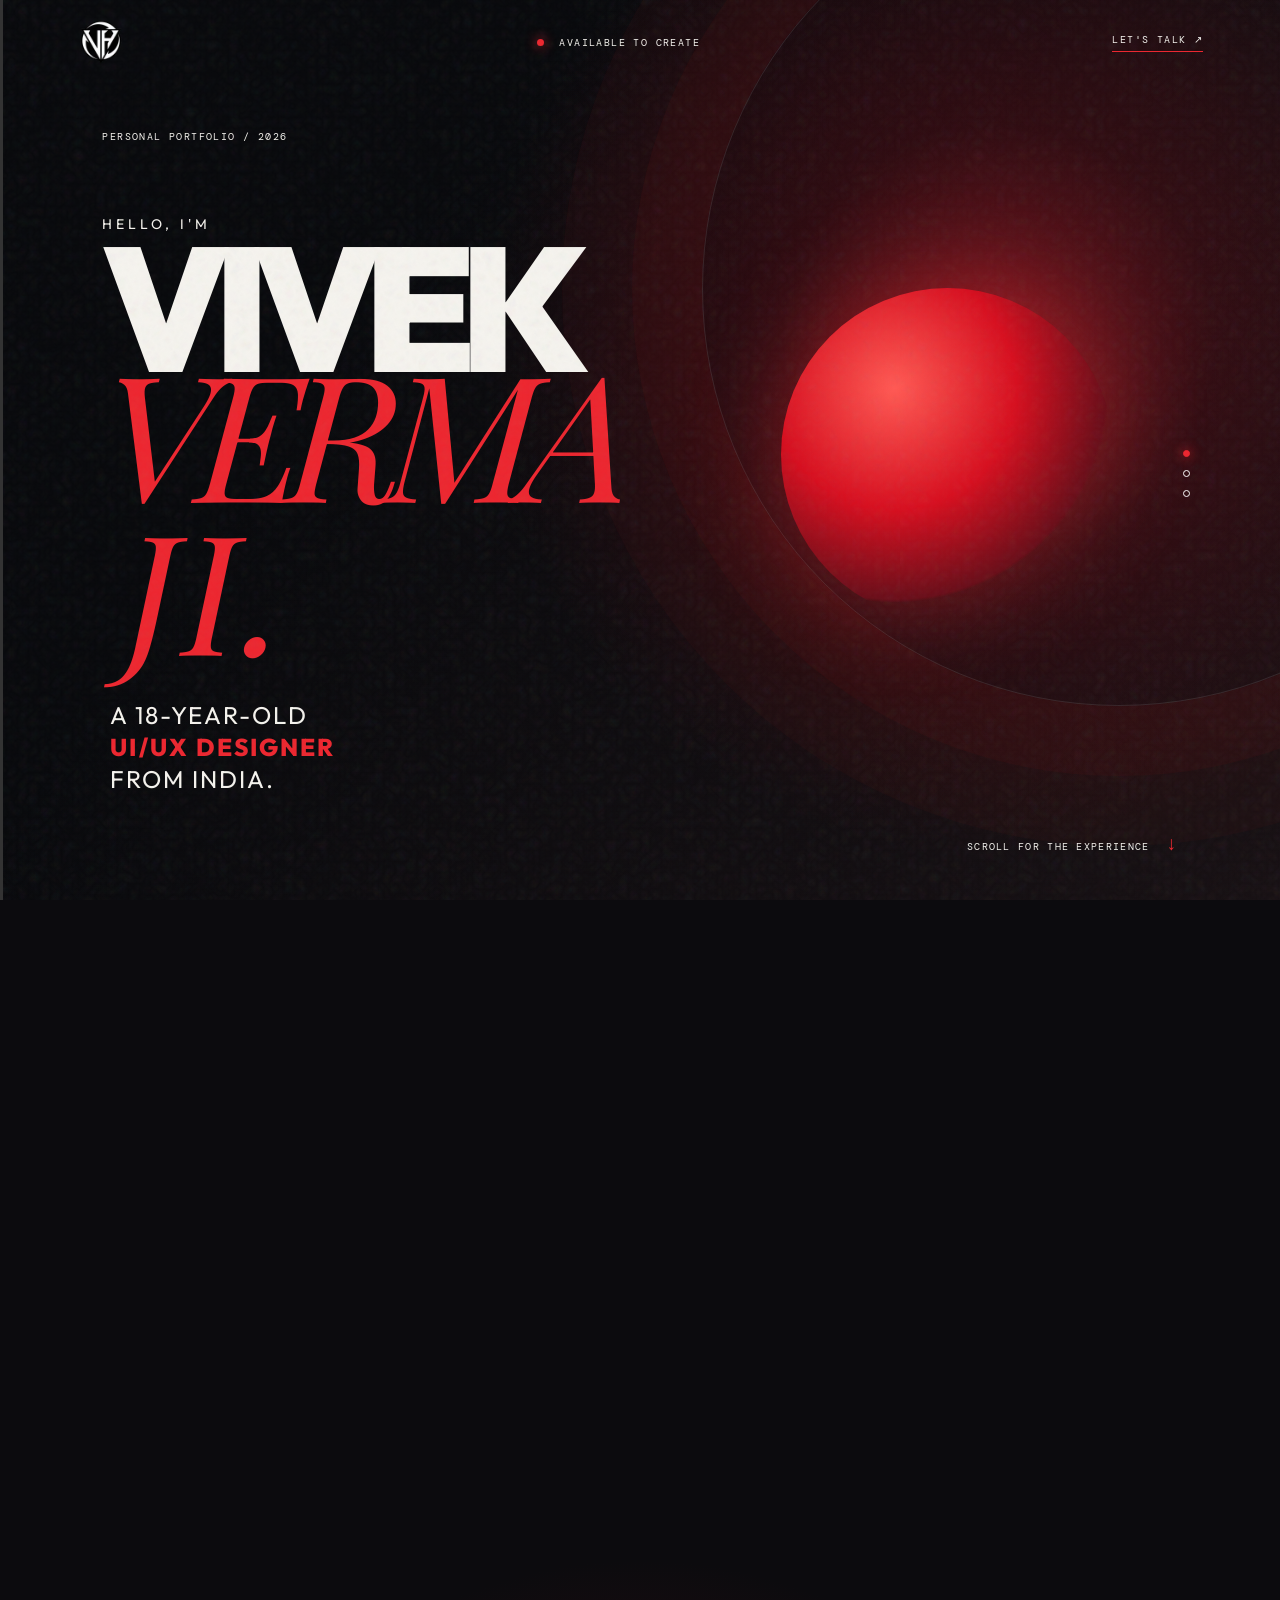
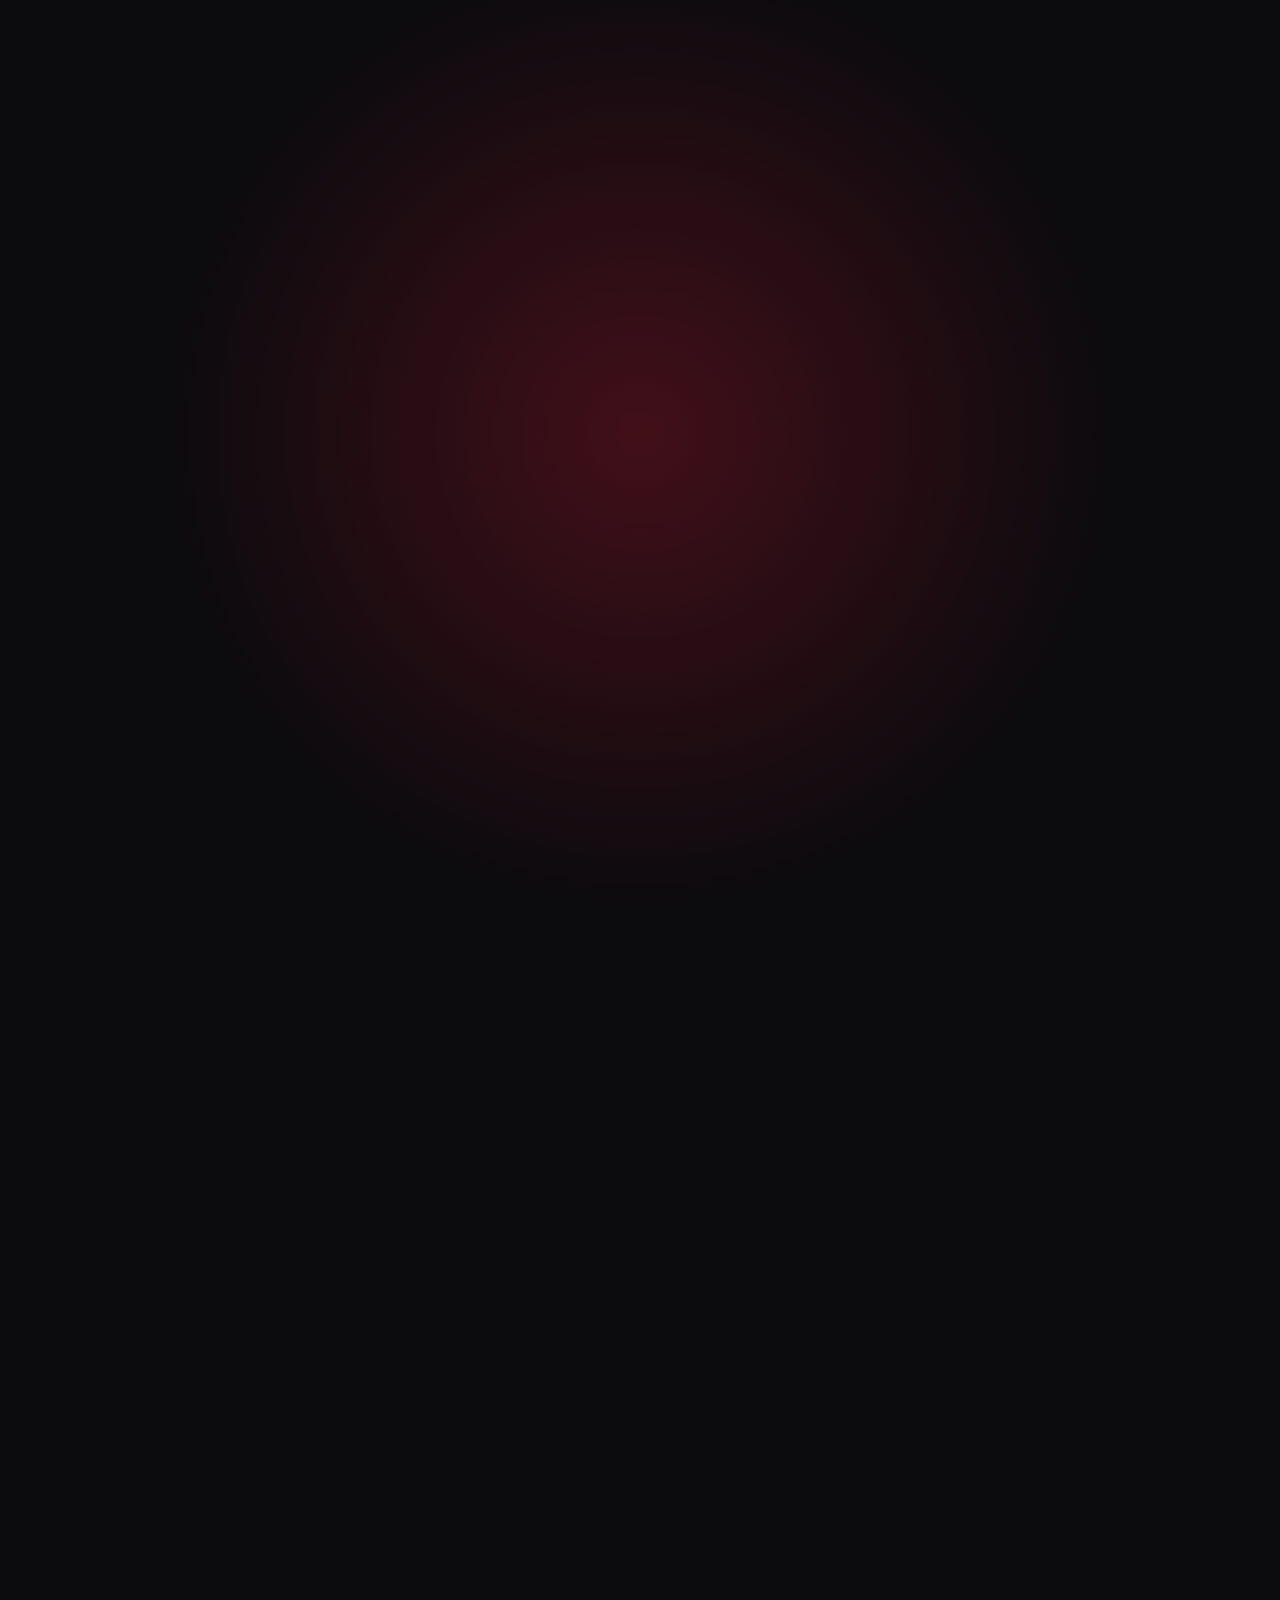
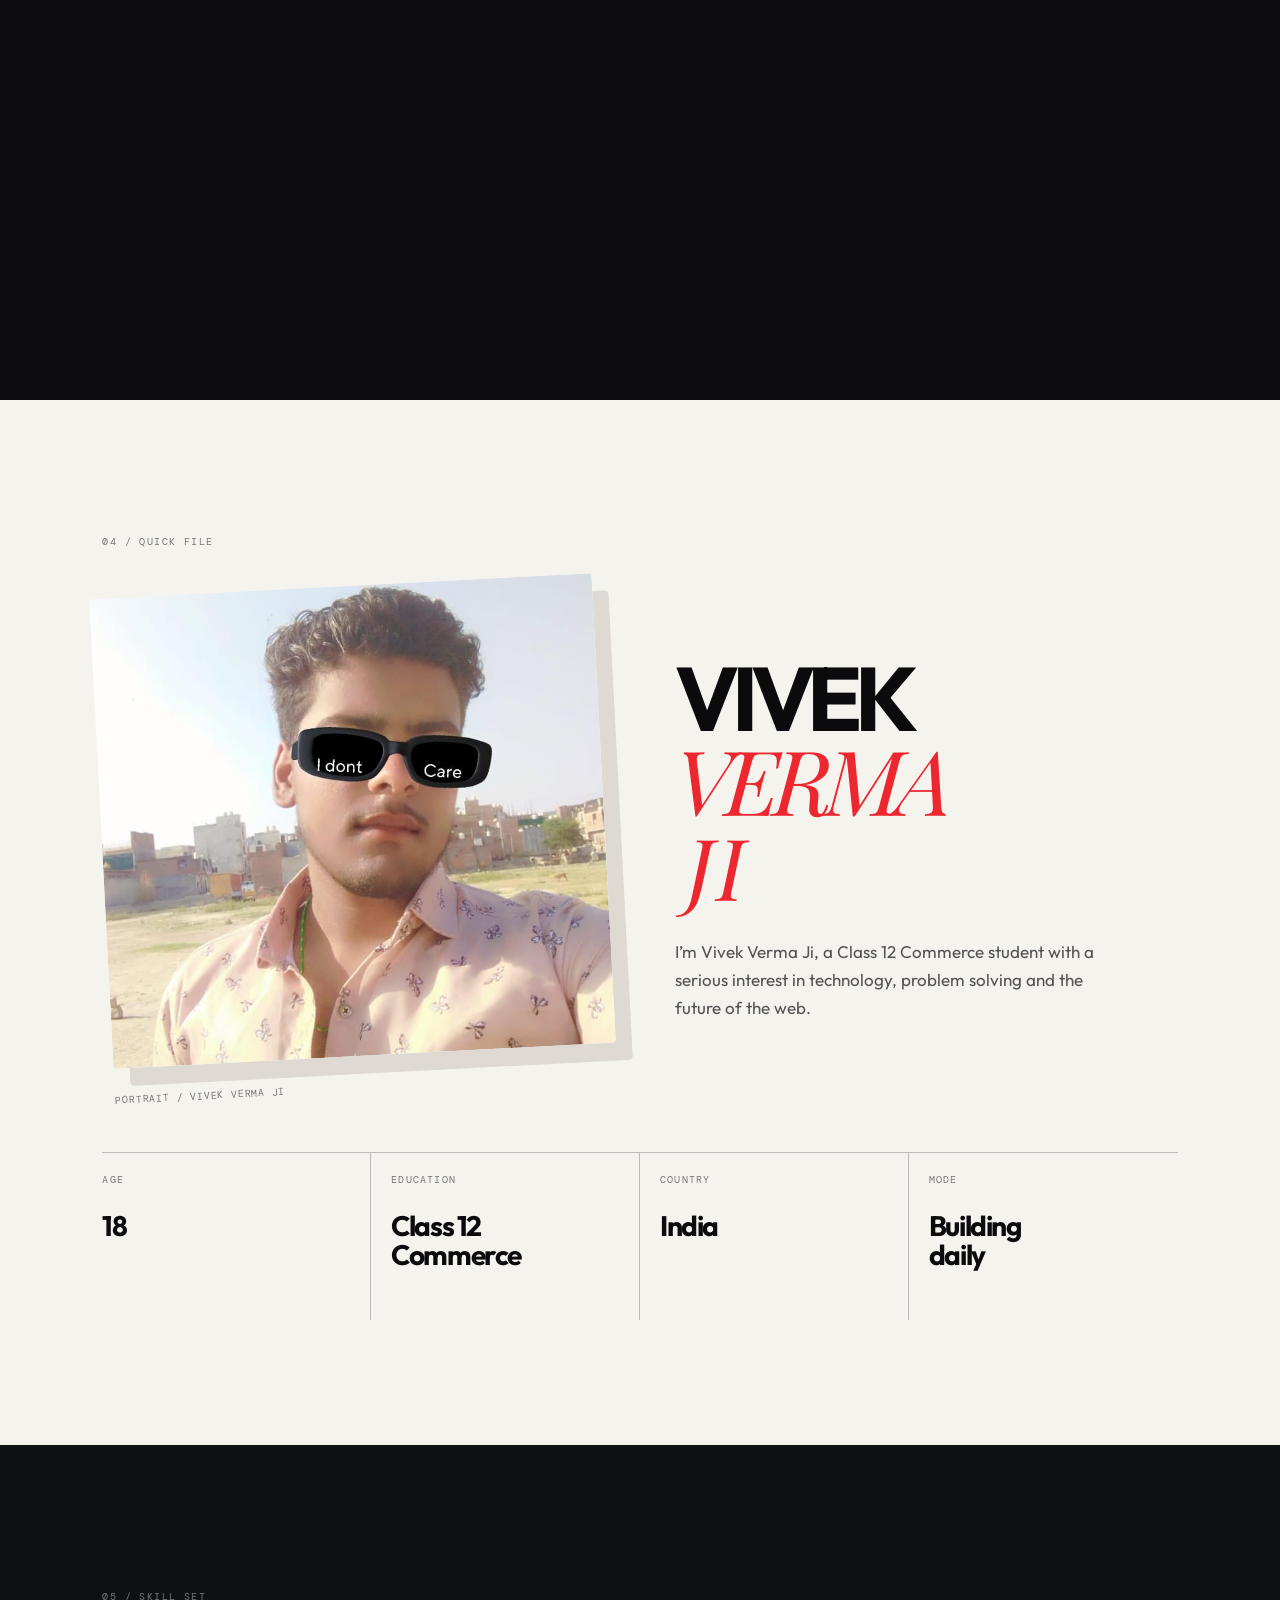
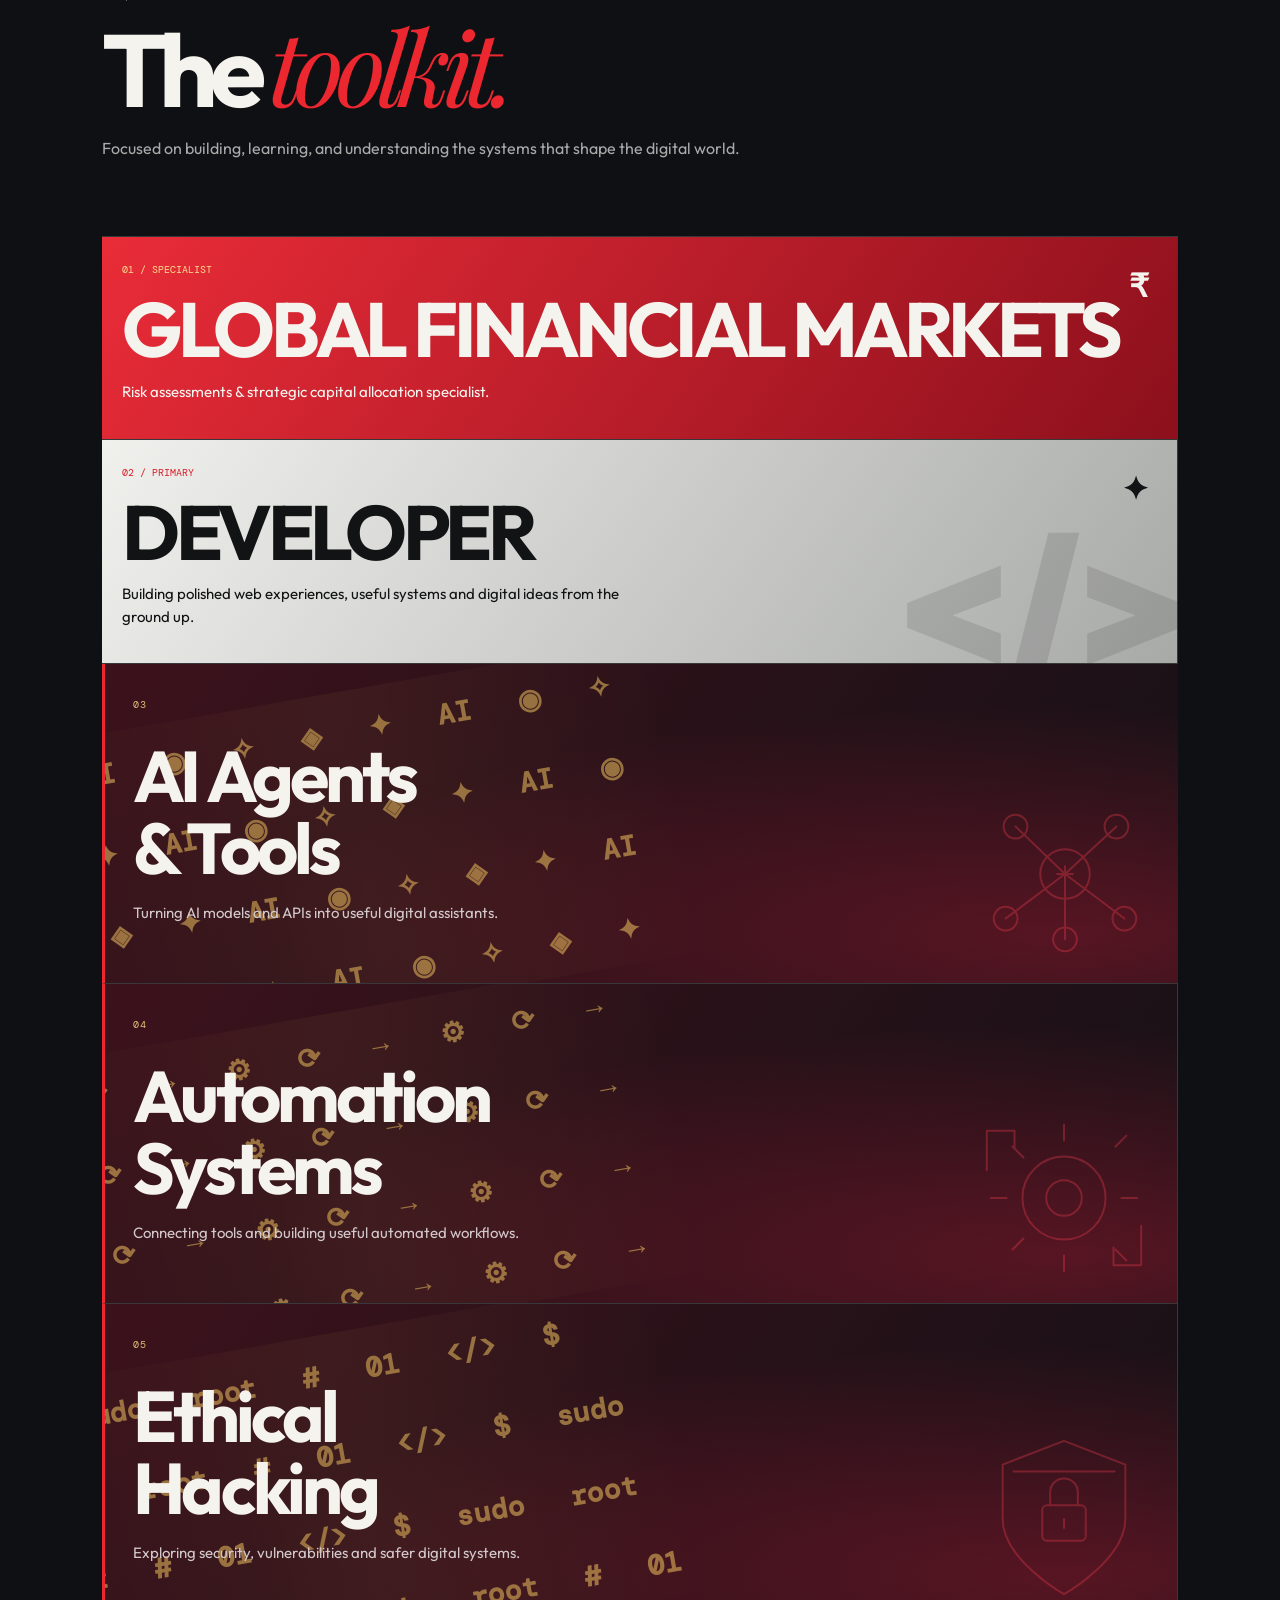
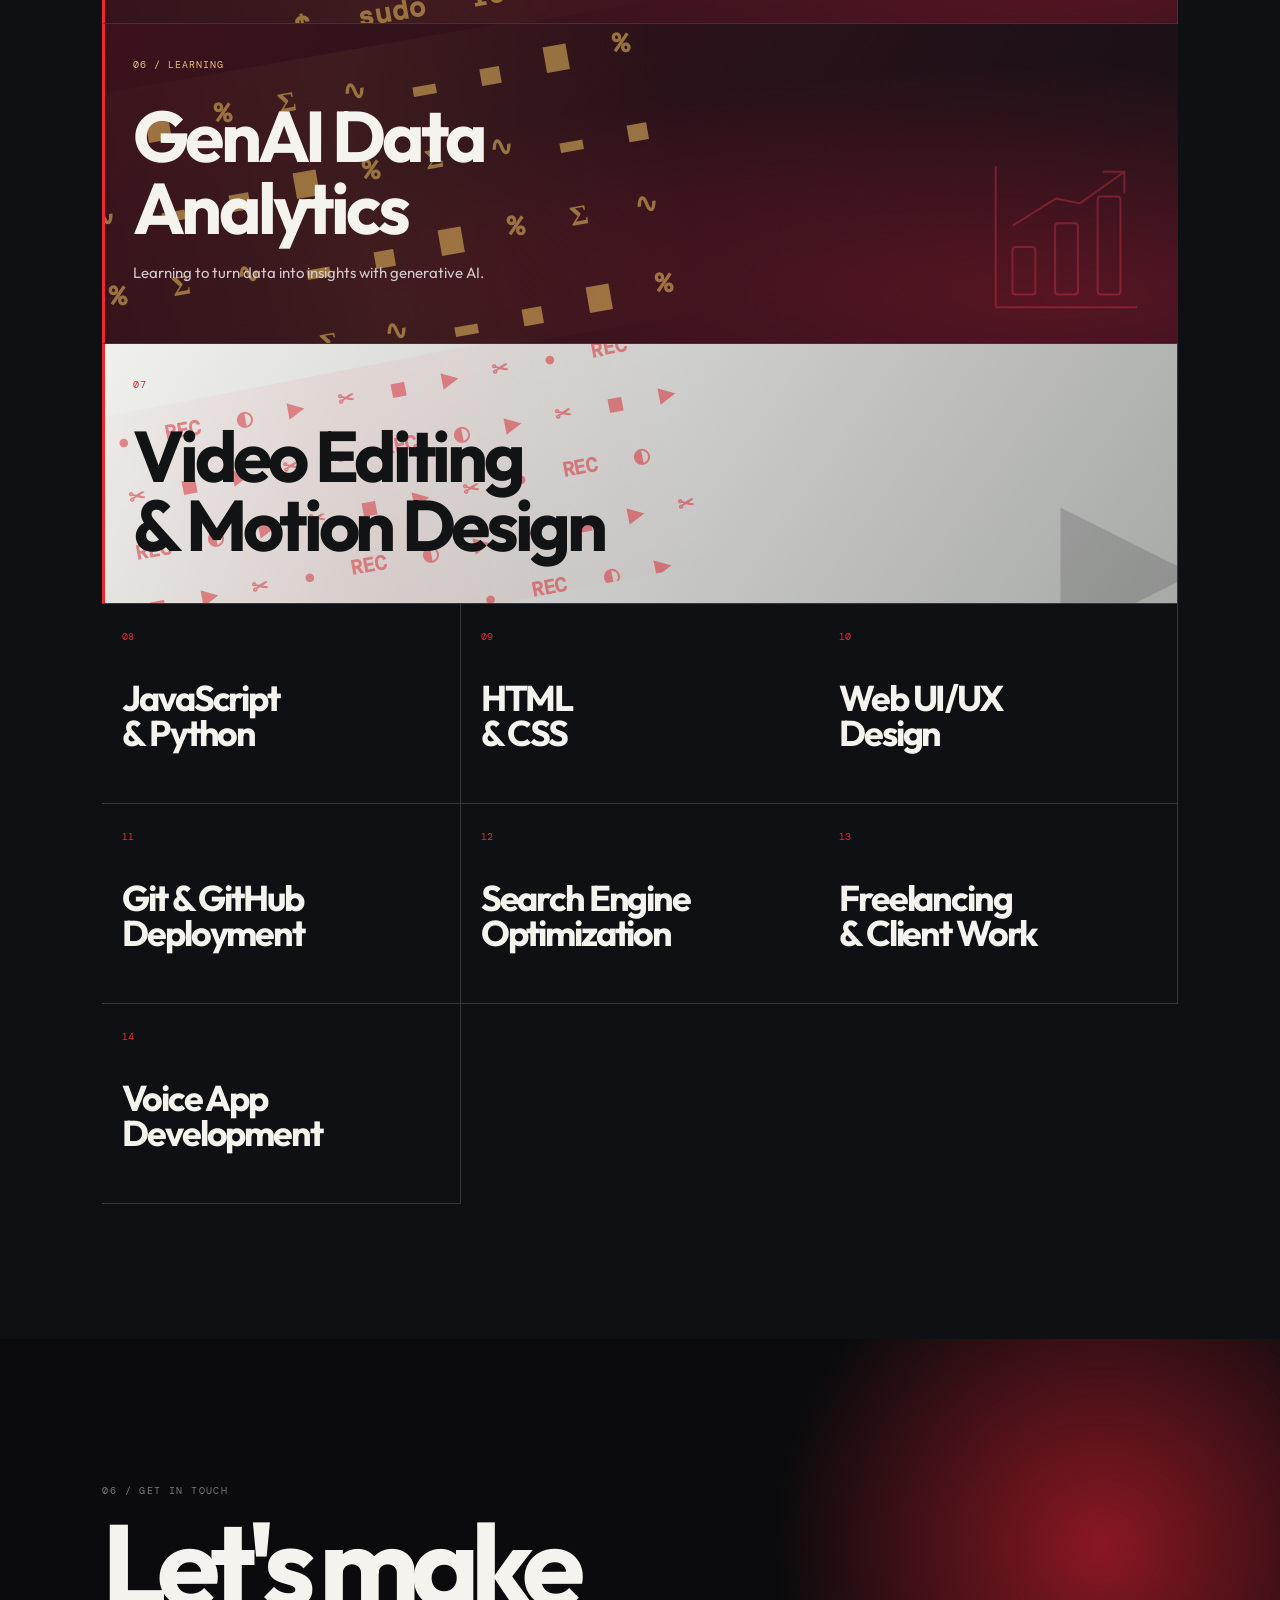
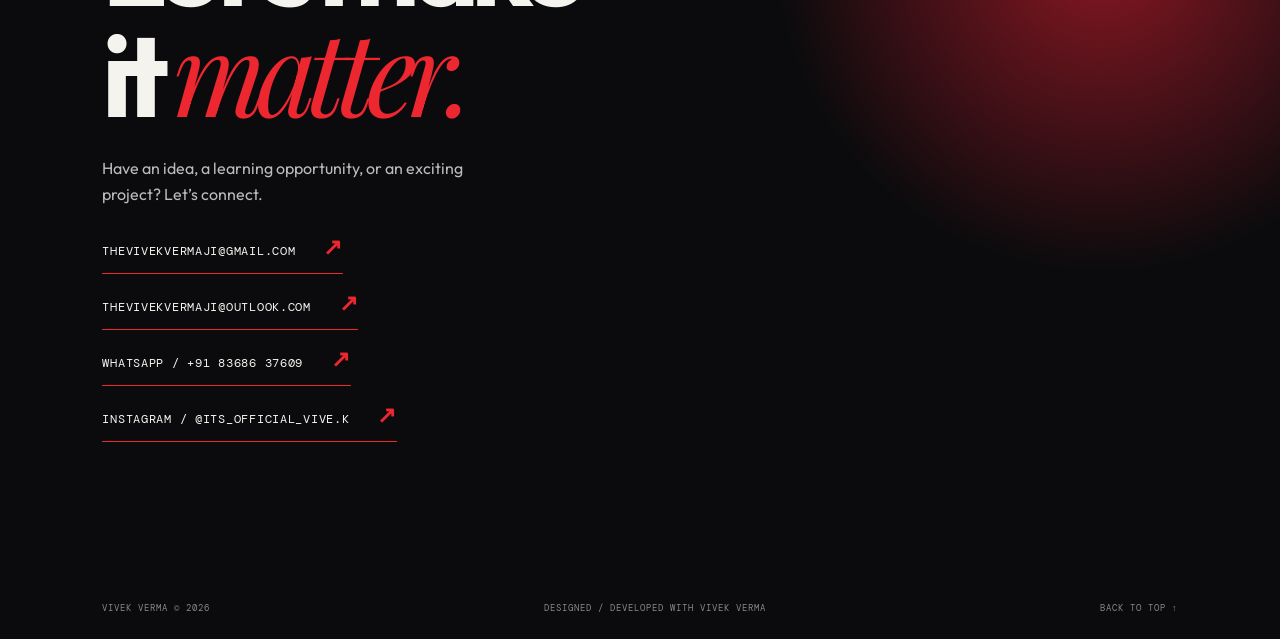
==== commit b8a77e06: "Update age to 18" ====
--- a/index.html
+++ b/index.html
@@ -54,8 +54,8 @@
 .identity h2 .identity-ji{display:block;width:max-content;letter-spacing:.02em;font-size:.95em;line-height:.95;margin-top:.05em;white-space:nowrap;font-style:normal;font-family:'Playfair Display',serif;font-weight:400;transform:skewX(-12deg);transform-origin:left bottom;padding-left:.06em}
 </style><style>/* Approved full-colour About photo card */
 .about-layout{display:grid;grid-template-columns:1fr 1fr;gap:70px;align-items:center;margin:38px 0 58px}.about-layout h2{font-size:90px;margin:16px 0 32px}.about-layout .intro-text{font-size:17px;line-height:1.65;max-width:450px;color:#545252}.about-photo{margin:0;position:relative;transform:rotate(-3deg);transition:transform .45s}.about-photo img{display:block;width:100%;height:470px;object-fit:cover;object-position:65% 50%;filter:none;box-shadow:16px 18px 0 #ded9d2;border-radius:4px}.about-photo:hover{transform:rotate(0)}.about-photo figcaption{font:10px 'DM Mono';margin-top:25px;color:#777;letter-spacing:.08em}
-@media(max-width:750px){.about-layout{grid-template-columns:1fr;gap:36px;margin:25px 0 40px}.about-layout h2{font-size:20vw;margin:0 0 20px}.about-layout .intro-text{font-size:14px}.about-photo{width:90%;margin:auto}.about-photo img{height:320px;box-shadow:9px 10px 0 #ded9d2}.about-photo figcaption{font-size:8px}.identity.demo-about{padding:70px 7vw}}</style></head><body><div class="loader" aria-hidden="true"><div class="loader-inner"><div class="scanner"><img src="assets/5-vh-logo.png" alt=""></div><div class="load-name">VIVEK VERMA JI</div><div class="load-caption">ENTERING THE CREATIVE SPACE</div><div class="load-track"><i></i></div></div></div><div class="noise"></div><div class="reading"><i></i></div><header><a class="logo" href="#top" aria-label="Vivek Verma Ji home"><img src="assets/5-vh-logo.png" alt="VH - Vivek Verma Ji" width="48" height="48"></a><p><b></b> AVAILABLE TO CREATE</p><a class="menu" href="#contact">LET'S TALK ↗</a></header><main id="top"><section class="hero"><p class="mono fade">PERSONAL PORTFOLIO / 2026</p><div class="hero-name"><p class="fade">HELLO, I'M</p><h1 class="fade">VIVEK<br><em>VERMA <span class="ji">JI.</span></em></h1></div><p class="role fade">A 17-YEAR-OLD<br><span id="role-word">DEVELOPER</span><br>FROM INDIA.</p><div class="red-disc"></div><p class="scroll">SCROLL FOR THE EXPERIENCE <b>↓</b></p></section>
+@media(max-width:750px){.about-layout{grid-template-columns:1fr;gap:36px;margin:25px 0 40px}.about-layout h2{font-size:20vw;margin:0 0 20px}.about-layout .intro-text{font-size:14px}.about-photo{width:90%;margin:auto}.about-photo img{height:320px;box-shadow:9px 10px 0 #ded9d2}.about-photo figcaption{font-size:8px}.identity.demo-about{padding:70px 7vw}}</style></head><body><div class="loader" aria-hidden="true"><div class="loader-inner"><div class="scanner"><img src="assets/5-vh-logo.png" alt=""></div><div class="load-name">VIVEK VERMA JI</div><div class="load-caption">ENTERING THE CREATIVE SPACE</div><div class="load-track"><i></i></div></div></div><div class="noise"></div><div class="reading"><i></i></div><header><a class="logo" href="#top" aria-label="Vivek Verma Ji home"><img src="assets/5-vh-logo.png" alt="VH - Vivek Verma Ji" width="48" height="48"></a><p><b></b> AVAILABLE TO CREATE</p><a class="menu" href="#contact">LET'S TALK ↗</a></header><main id="top"><section class="hero"><p class="mono fade">PERSONAL PORTFOLIO / 2026</p><div class="hero-name"><p class="fade">HELLO, I'M</p><h1 class="fade">VIVEK<br><em>VERMA <span class="ji">JI.</span></em></h1></div><p class="role fade">A 18-YEAR-OLD<br><span id="role-word">DEVELOPER</span><br>FROM INDIA.</p><div class="red-disc"></div><p class="scroll">SCROLL FOR THE EXPERIENCE <b>↓</b></p></section>
 <section class="mission"><div class="copy active"><p class="mono">01 / INTRODUCTION</p><h2>Built with<br><em>precision.</em></h2><p>I’m Vivek Verma Ji — a Class 12 Commerce student with a serious interest in technology, problem solving and the future of the web.</p></div><div class="copy"><p class="mono">02 / MAIN MISSION</p><h2>Code with<br><em>purpose.</em></h2><p>Developer is more than a label for me. I enjoy shaping ideas into useful, visually exciting digital experiences.</p></div><div class="copy"><p class="mono">03 / NEXT LEVEL</p><h2>Always<br><em>evolving.</em></h2><p>I learn by exploring interfaces, systems, finance and cybersecurity — then use that knowledge to make something new.</p></div><div class="armor" aria-label="Red and gold armored suit"><img src="assets/armored-suit-reference.png" alt="Red and gold armored suit" style="position:absolute;z-index:10;bottom:-88px;left:-18px;width:340px;height:auto;mix-blend-mode:screen;filter:drop-shadow(0 22px 20px rgba(0,0,0,.7))"></div><div class="orbit o1"></div><div class="orbit o2"></div><div class="ticks"><i class="live"></i><i></i><i></i></div></section>
-<section class="identity demo-about"><p class="mono">04 / QUICK FILE</p><div class="about-layout"><figure class="about-photo"><img src="assets/1-vivek-portrait.jpg" alt="Vivek Verma"><figcaption>PORTRAIT / VIVEK VERMA JI</figcaption></figure><div><h2>VIVEK <em>VERMA <span class="identity-ji">JI</span></em></h2><p class="intro-text">I’m Vivek Verma Ji, a Class 12 Commerce student with a serious interest in technology, problem solving and the future of the web.</p></div></div><div class="facts"><article><span>AGE</span><b>17</b></article><article><span>EDUCATION</span><b>Class 12<br>Commerce</b></article><article><span>COUNTRY</span><b>India</b></article><article><span>MODE</span><b>Building<br>daily</b></article></div></section>
+<section class="identity demo-about"><p class="mono">04 / QUICK FILE</p><div class="about-layout"><figure class="about-photo"><img src="assets/1-vivek-portrait.jpg" alt="Vivek Verma"><figcaption>PORTRAIT / VIVEK VERMA JI</figcaption></figure><div><h2>VIVEK <em>VERMA <span class="identity-ji">JI</span></em></h2><p class="intro-text">I’m Vivek Verma Ji, a Class 12 Commerce student with a serious interest in technology, problem solving and the future of the web.</p></div></div><div class="facts"><article><span>AGE</span><b>18</b></article><article><span>EDUCATION</span><b>Class 12<br>Commerce</b></article><article><span>COUNTRY</span><b>India</b></article><article><span>MODE</span><b>Building<br>daily</b></article></div></section>
 <section class="skills"><div class="skills-head"><p class="mono">05 / SKILL SET</p><h2>The <em>toolkit.</em></h2><p>Focused on building, learning, and understanding the systems that shape the digital world.</p></div><div class="skill-grid"><article class="featured finance"><div class="money-stream" aria-hidden="true">₹ ₹ ₹ ₹ ₹ ₹ ₹ ₹ ₹ ₹</div><span>01 / SPECIALIST</span><h3>GLOBAL FINANCIAL MARKETS</h3><p>Risk assessments &amp; strategic capital allocation specialist.</p><b>₹</b></article><article class="featured developer"><div class="code-stream" aria-hidden="true">&lt;/&gt; const build = () =&gt; future; &nbsp; function create() { return impact; } &nbsp; &lt;div class='idea'&gt;</div><span>02 / PRIMARY</span><h3>DEVELOPER</h3><p>Building polished web experiences, useful systems and digital ideas from the ground up.</p><b>✦</b></article><article class="featured skill-focus"><div class="skill-stream" aria-hidden="true">✦ AI ◉ ✧ ◈ ✦ AI ◉ ✧ ◈ ✦ AI ◉ ✧ ◈ ✦ AI ◉ ✧ ◈ ✦ AI ◉ ✧ ◈ ✦ AI ◉ ✧ ◈ ✦ AI ◉ ✧ ◈ ✦ AI ◉ ✧ ◈ ✦ AI ◉ ✧ ◈</div><div class="skill-visual" aria-hidden="true"><svg viewBox="0 0 192 192"><path d="M96 92 46 44m50 48 52-48M96 92l-60 45m60-45 60 45m-60-45v66"/><circle cx="96" cy="92" r="25"/><circle class="ai-node" cx="46" cy="44" r="12"/><circle class="ai-node" cx="148" cy="44" r="12"/><circle class="ai-node" cx="36" cy="137" r="12"/><circle class="ai-node" cx="156" cy="137" r="12"/><circle class="ai-node" cx="96" cy="158" r="12"/><path d="M88 92h16m-8-8v16"/></svg></div><span>03</span><h3>AI Agents<br>&amp; Tools</h3><p>Turning AI models and APIs into useful digital assistants.</p></article><article class="featured skill-focus"><div class="skill-stream" aria-hidden="true">⚙ ⟳ → ⚙ ⟳ → ⚙ ⟳ → ⚙ ⟳ → ⚙ ⟳ → ⚙ ⟳ → ⚙ ⟳ → ⚙ ⟳ → ⚙ ⟳ → ⚙ ⟳ → ⚙ ⟳ → ⚙ ⟳ →</div><div class="skill-visual" aria-hidden="true"><svg viewBox="0 0 192 192"><g class="gear"><circle cx="96" cy="96" r="42"/><circle cx="96" cy="96" r="18"/><path d="M96 38v-16m0 148v-16M38 96H22m148 0h-16M55 55 44 44m104 104 11 11M55 137l-11 11m104-104 11-11"/></g><path d="M18 28h28v18m-28-18v40m156 96h-28v-18m28 18v-40"/></svg></div><span>04</span><h3>Automation<br>Systems</h3><p>Connecting tools and building useful automated workflows.</p></article><article class="featured skill-focus"><div class="skill-stream" aria-hidden="true">$ sudo root # 01 &lt;/&gt; $ sudo root # 01 &lt;/&gt; $ sudo root # 01 &lt;/&gt; $ sudo root # 01 &lt;/&gt; $ sudo root # 01 &lt;/&gt; $ sudo root # 01 &lt;/&gt; $ sudo root # 01 &lt;/&gt;</div><div class="skill-visual" aria-hidden="true"><svg viewBox="0 0 192 192"><path d="M96 18 158 42v55c0 41-62 76-62 76S34 138 34 97V42Z"/><rect x="74" y="83" width="44" height="36" rx="5"/><path d="M82 83V70a14 14 0 0 1 28 0v13M96 97v9"/><path class="scan-line" d="M45 49h102"/></svg></div><span>05</span><h3>Ethical<br>Hacking</h3><p>Exploring security, vulnerabilities and safer digital systems.</p></article><article class="featured skill-focus"><div class="skill-stream" aria-hidden="true">▂ ▄ ▆ % Σ ∿ ▂ ▄ ▆ % Σ ∿ ▂ ▄ ▆ % Σ ∿ ▂ ▄ ▆ % Σ ∿ ▂ ▄ ▆ % Σ ∿ ▂ ▄ ▆ % Σ ∿ ▂ ▄ ▆ % Σ ∿ ▂ ▄ ▆ % Σ ∿ ▂ ▄ ▆ % Σ ∿</div><div class="skill-visual" aria-hidden="true"><svg viewBox="0 0 192 192"><path d="M26 24v142h142"/><rect class="data-bar" x="43" y="105" width="23" height="48" rx="3"/><rect class="data-bar" x="86" y="81" width="23" height="72" rx="3"/><rect class="data-bar" x="129" y="54" width="23" height="99" rx="3"/><path d="m44 83 43-27 24 5 45-32m-21 0h21v21"/></svg></div><span>06 / LEARNING</span><h3>GenAI Data<br>Analytics</h3><p>Learning to turn data into insights with generative AI.</p></article><article class="skill-highlight editing"><div class="edit-stream" aria-hidden="true">▶ ✂ ● REC ◐ ▶ ✂ ◼ ▶ ✂ ● REC ◐ ▶ ✂ ◼ ▶ ✂ ● REC ◐ ▶ ✂ ◼ ▶ ✂ ● REC ◐ ▶ ✂ ◼ ▶ ✂ ● REC ◐ ▶ ✂ ◼ ▶ ✂ ● REC ◐ ▶ ✂ ◼ ▶ ✂ ● REC ◐ ▶ ✂ ◼ ▶ ✂ ● REC ◐ ▶ ✂ ◼</div><span>07</span><h3>Video Editing<br>&amp; Motion Design</h3></article><article><span>08</span><h3>JavaScript<br>&amp; Python</h3></article><article><span>09</span><h3>HTML<br>&amp; CSS</h3></article><article><span>10</span><h3>Web UI/UX<br>Design</h3></article><article><span>11</span><h3>Git &amp; GitHub<br>Deployment</h3></article><article><span>12</span><h3>Search Engine<br>Optimization</h3></article><article><span>13</span><h3>Freelancing<br>&amp; Client Work</h3></article><article><span>14</span><h3>Voice App<br>Development</h3></article></div></section>
 <section class="contact" id="contact"><p class="mono">06 / GET IN TOUCH</p><h2>Let's make<br>it <em>matter.</em></h2><p>Have an idea, a learning opportunity, or an exciting project? Let’s connect.</p><div class="contact-links"><a href="mailto:thevivekvermaji@gmail.com">THEVIVEKVERMAJI@GMAIL.COM <b>↗</b></a><a href="mailto:thevivekvermaji@outlook.com">THEVIVEKVERMAJI@OUTLOOK.COM <b>↗</b></a><a href="https://wa.me/918368637609?text=Hi%20Vivek%20Verma%2C%20I%20would%20like%20to%20connect." target="_blank" rel="noopener">WHATSAPP / +91 83686 37609 <b>↗</b></a><a href="https://instagram.com/its_official_vive.k" target="_blank" rel="noopener">INSTAGRAM / @ITS_OFFICIAL_VIVE.K <b>↗</b></a></div><footer><span>VIVEK VERMA © 2026</span><span>DESIGNED / DEVELOPED WITH VIVEK VERMA</span><a href="#top">BACK TO TOP ↑</a></footer></section></main><script src="script.js"></script><script>setTimeout(()=>document.querySelector('.loader').remove(),3200);</script></body></html>
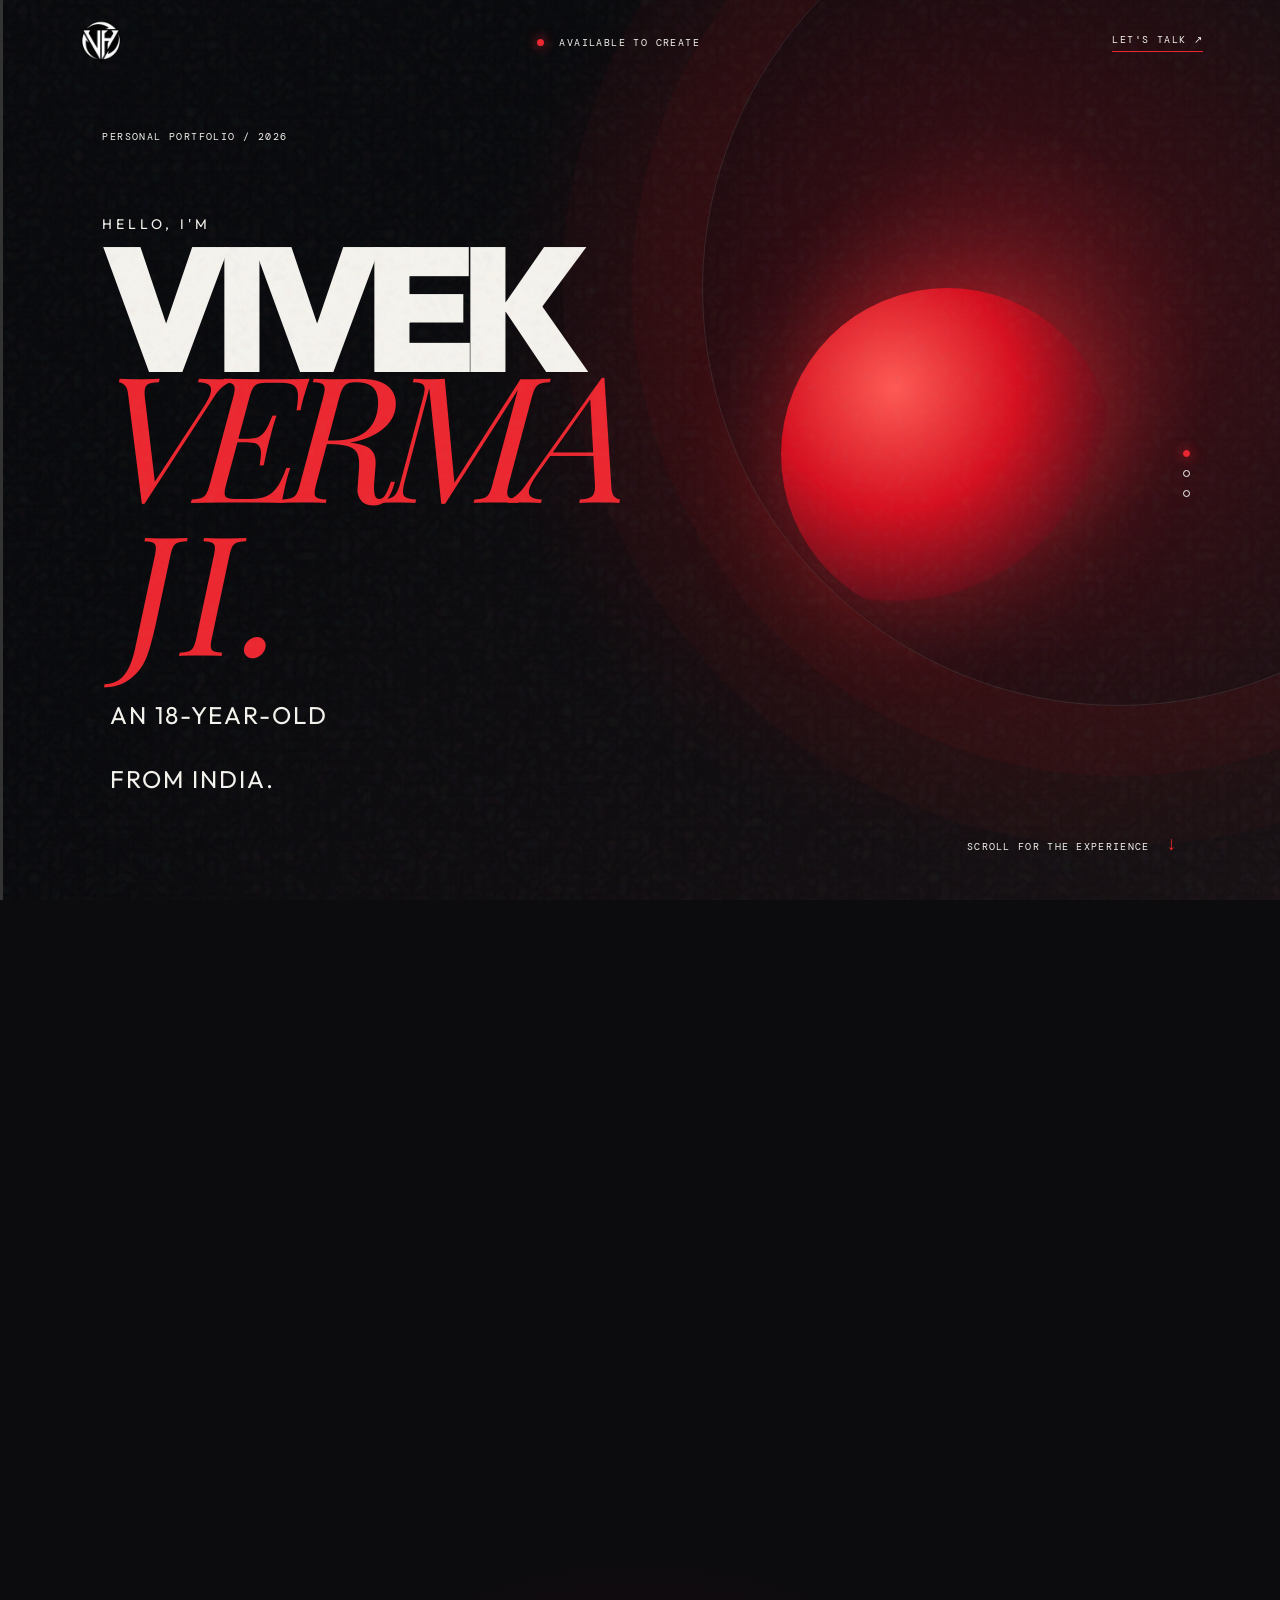
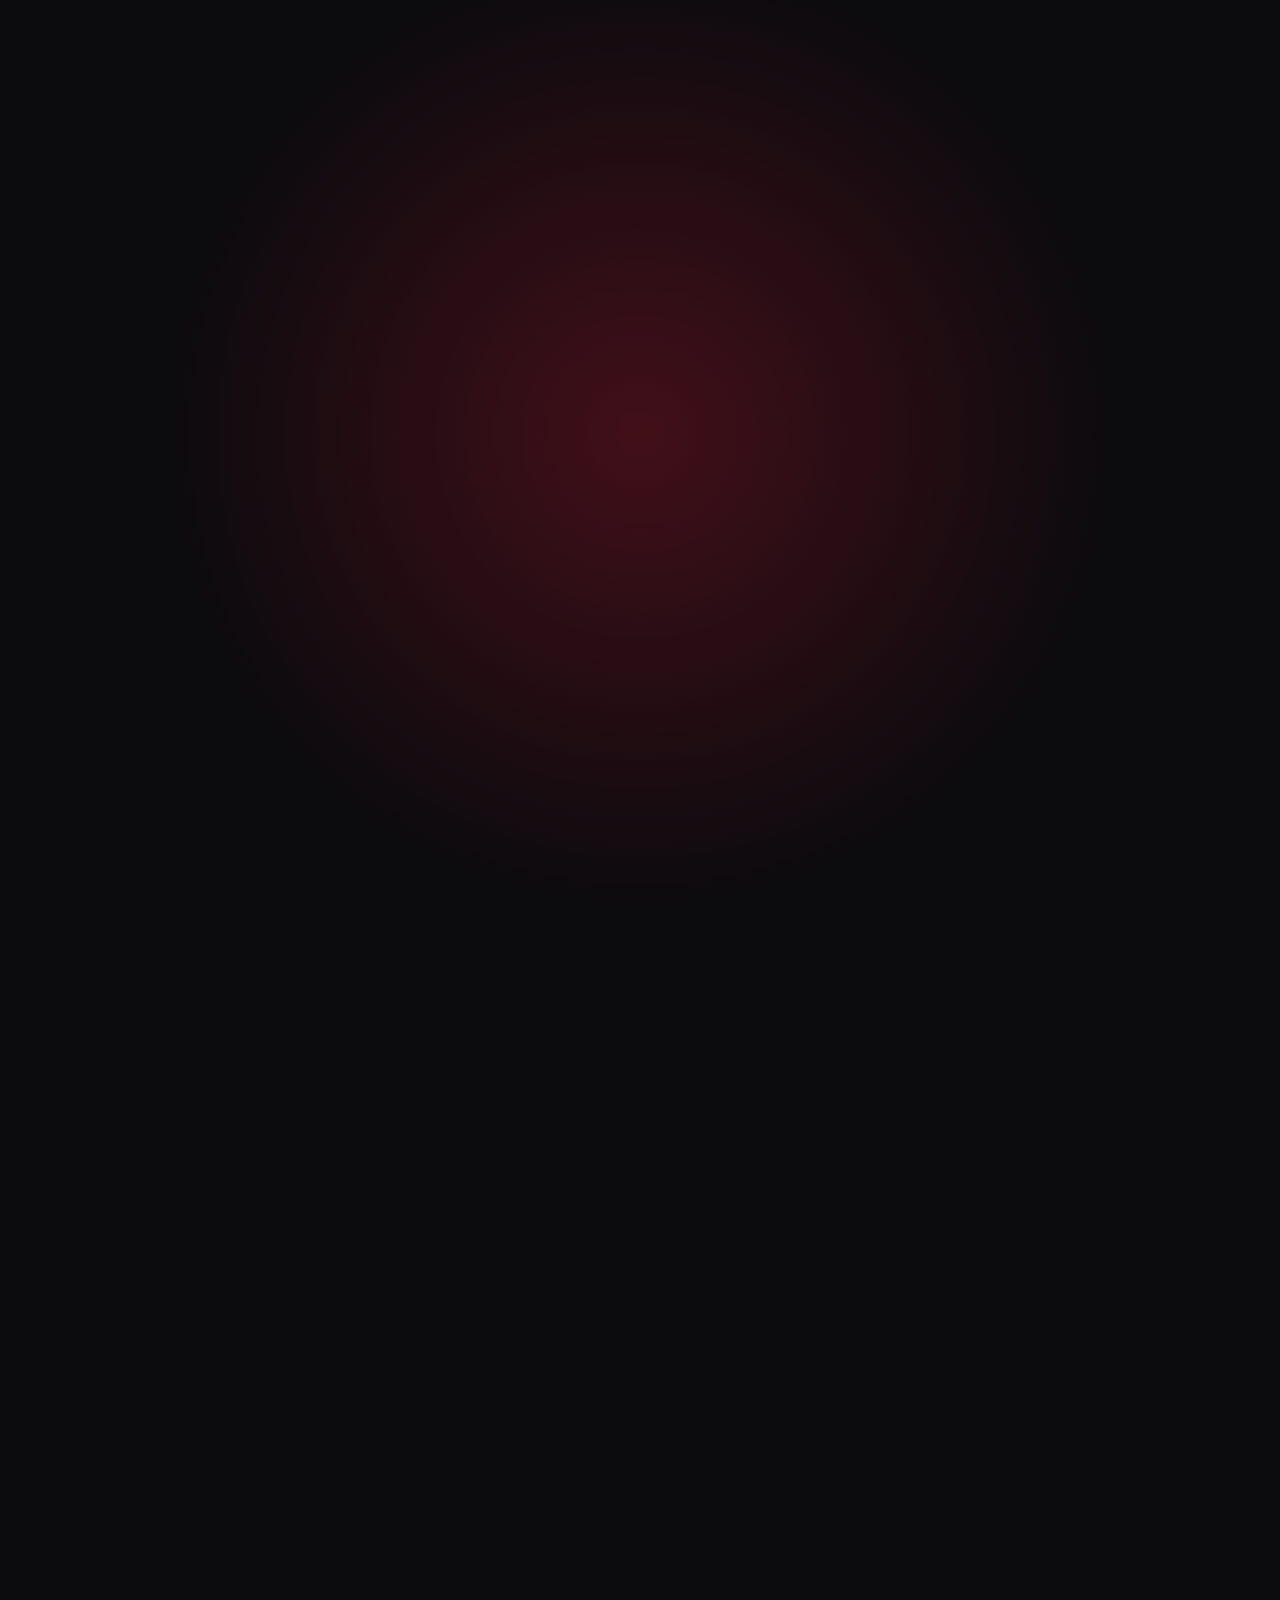
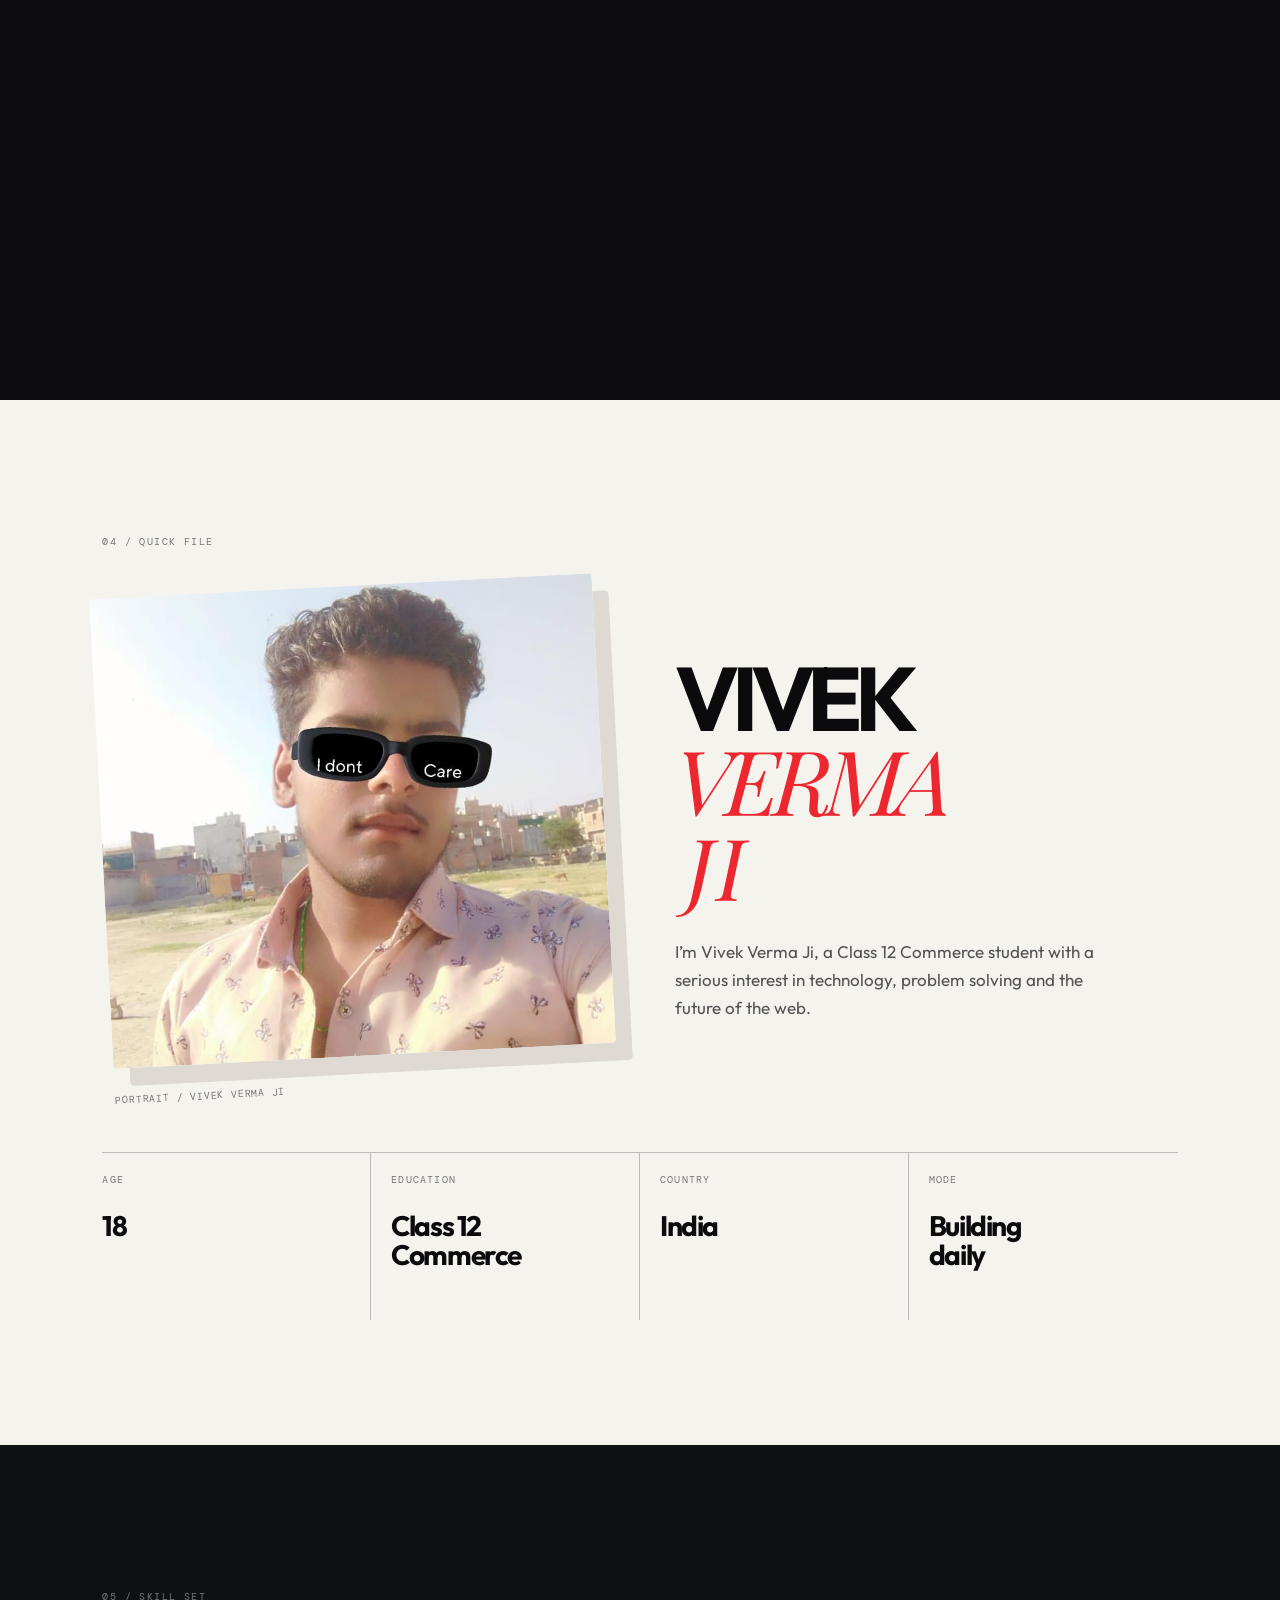
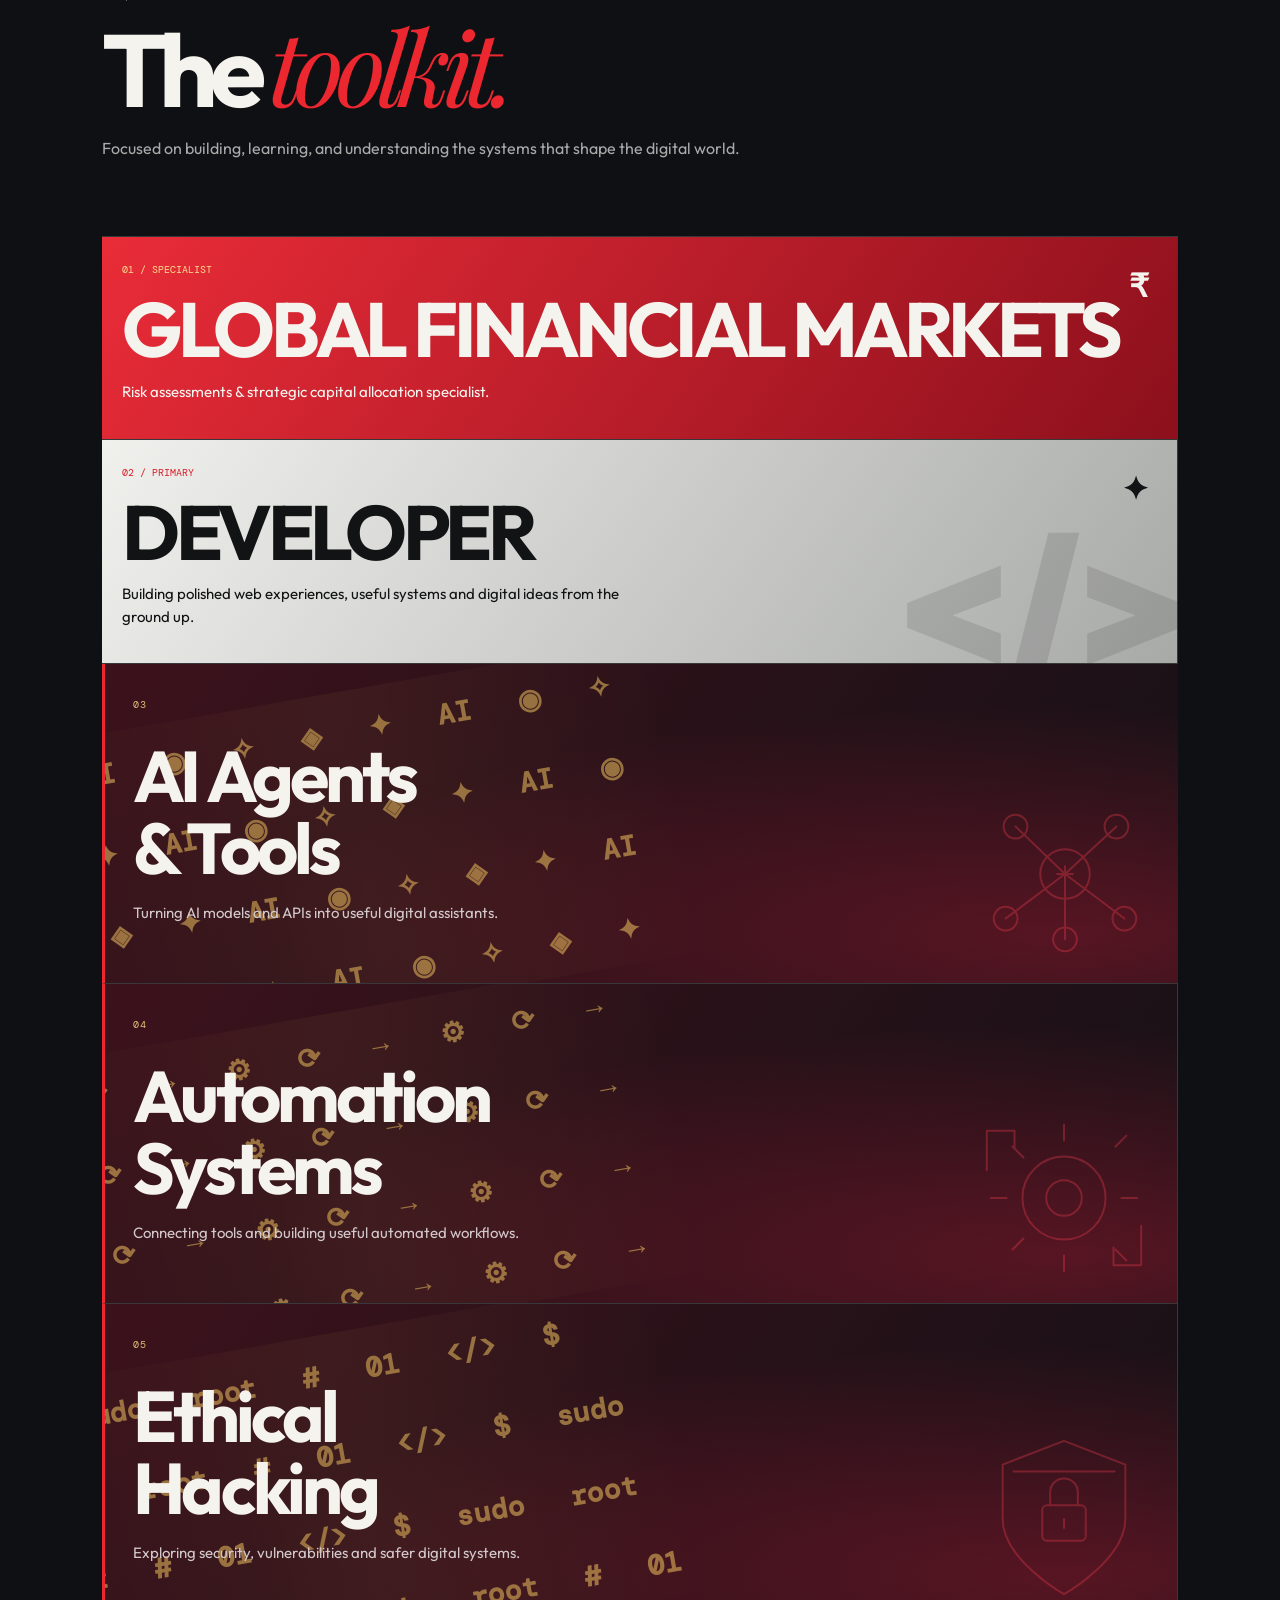
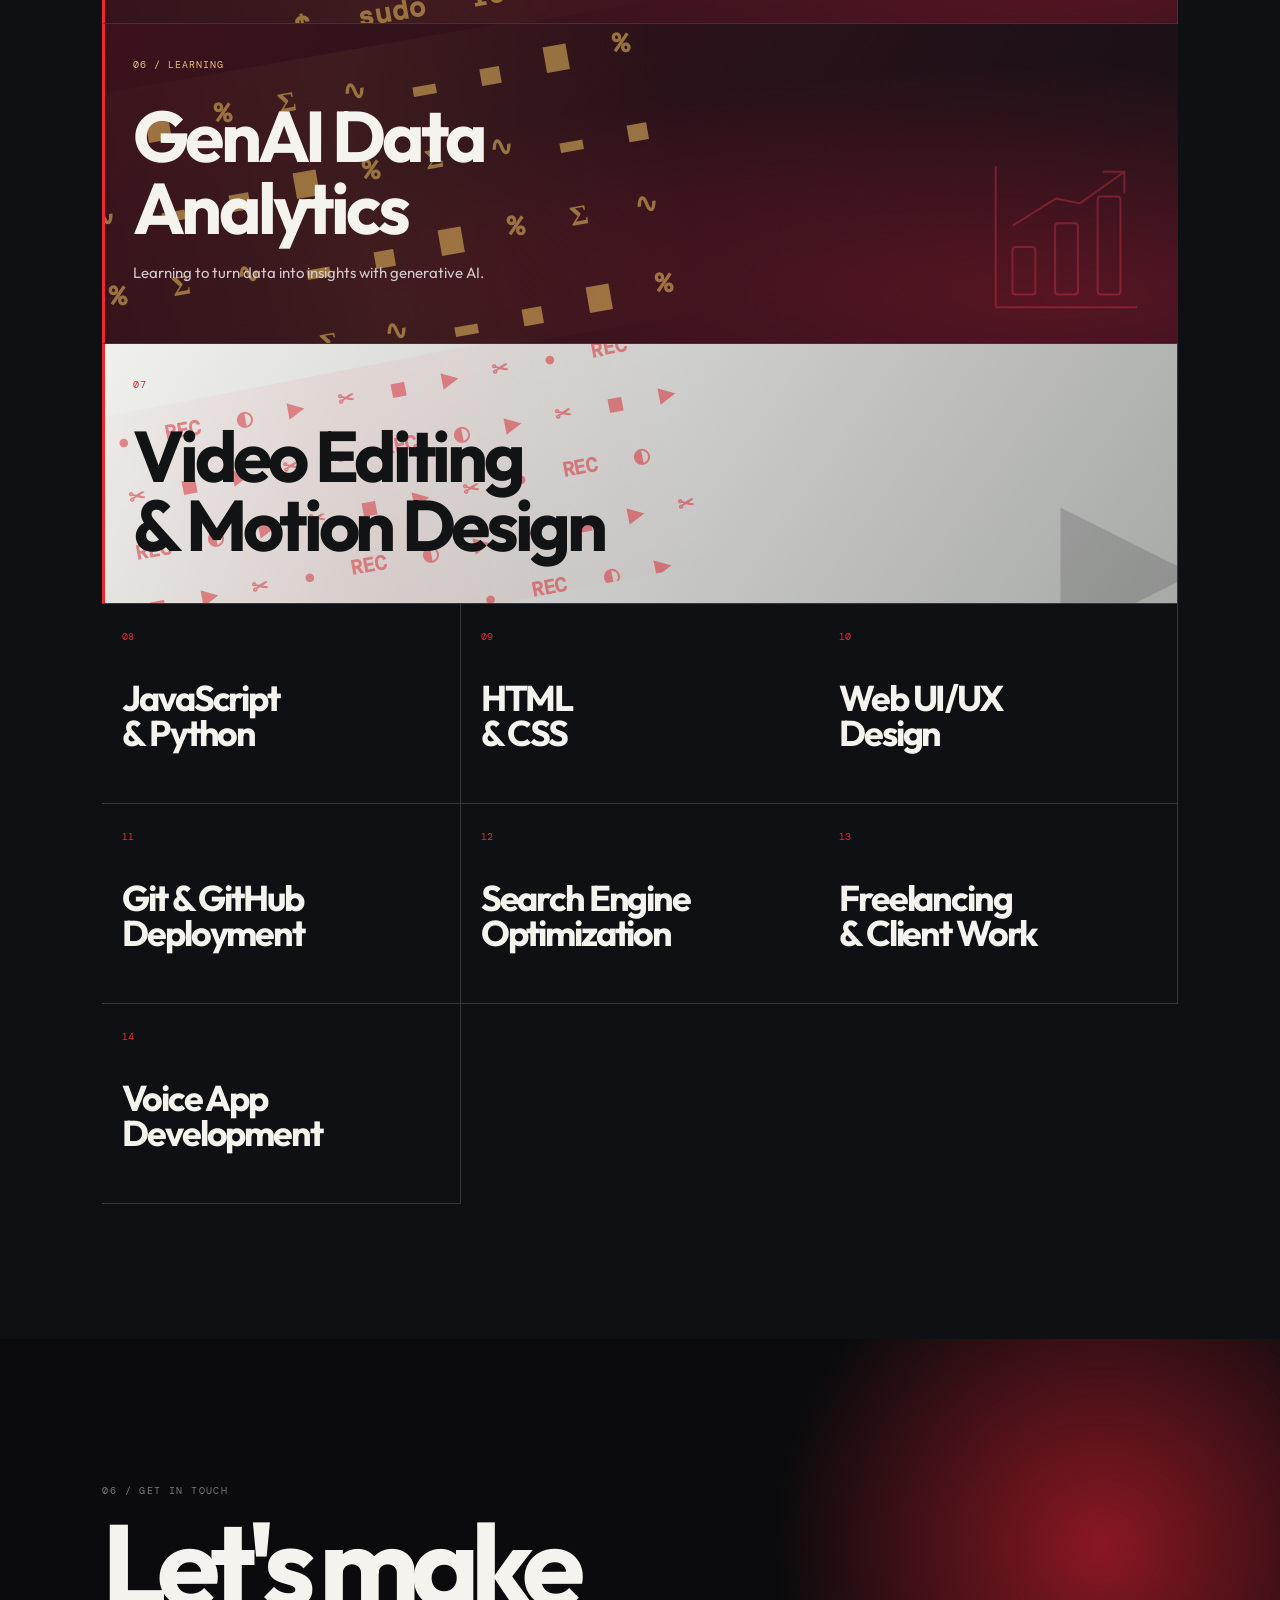
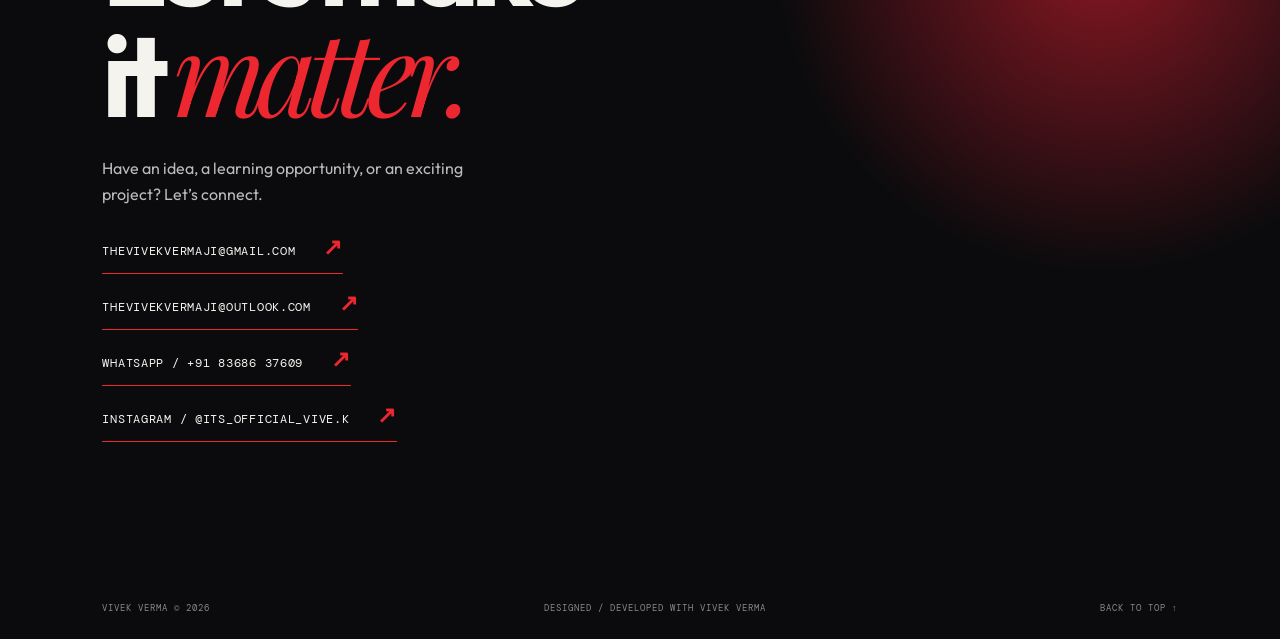
==== commit 9f1e5409: "Fix article: an 18-year-old" ====
--- a/index.html
+++ b/index.html
@@ -54,7 +54,7 @@
 .identity h2 .identity-ji{display:block;width:max-content;letter-spacing:.02em;font-size:.95em;line-height:.95;margin-top:.05em;white-space:nowrap;font-style:normal;font-family:'Playfair Display',serif;font-weight:400;transform:skewX(-12deg);transform-origin:left bottom;padding-left:.06em}
 </style><style>/* Approved full-colour About photo card */
 .about-layout{display:grid;grid-template-columns:1fr 1fr;gap:70px;align-items:center;margin:38px 0 58px}.about-layout h2{font-size:90px;margin:16px 0 32px}.about-layout .intro-text{font-size:17px;line-height:1.65;max-width:450px;color:#545252}.about-photo{margin:0;position:relative;transform:rotate(-3deg);transition:transform .45s}.about-photo img{display:block;width:100%;height:470px;object-fit:cover;object-position:65% 50%;filter:none;box-shadow:16px 18px 0 #ded9d2;border-radius:4px}.about-photo:hover{transform:rotate(0)}.about-photo figcaption{font:10px 'DM Mono';margin-top:25px;color:#777;letter-spacing:.08em}
-@media(max-width:750px){.about-layout{grid-template-columns:1fr;gap:36px;margin:25px 0 40px}.about-layout h2{font-size:20vw;margin:0 0 20px}.about-layout .intro-text{font-size:14px}.about-photo{width:90%;margin:auto}.about-photo img{height:320px;box-shadow:9px 10px 0 #ded9d2}.about-photo figcaption{font-size:8px}.identity.demo-about{padding:70px 7vw}}</style></head><body><div class="loader" aria-hidden="true"><div class="loader-inner"><div class="scanner"><img src="assets/5-vh-logo.png" alt=""></div><div class="load-name">VIVEK VERMA JI</div><div class="load-caption">ENTERING THE CREATIVE SPACE</div><div class="load-track"><i></i></div></div></div><div class="noise"></div><div class="reading"><i></i></div><header><a class="logo" href="#top" aria-label="Vivek Verma Ji home"><img src="assets/5-vh-logo.png" alt="VH - Vivek Verma Ji" width="48" height="48"></a><p><b></b> AVAILABLE TO CREATE</p><a class="menu" href="#contact">LET'S TALK ↗</a></header><main id="top"><section class="hero"><p class="mono fade">PERSONAL PORTFOLIO / 2026</p><div class="hero-name"><p class="fade">HELLO, I'M</p><h1 class="fade">VIVEK<br><em>VERMA <span class="ji">JI.</span></em></h1></div><p class="role fade">A 18-YEAR-OLD<br><span id="role-word">DEVELOPER</span><br>FROM INDIA.</p><div class="red-disc"></div><p class="scroll">SCROLL FOR THE EXPERIENCE <b>↓</b></p></section>
+@media(max-width:750px){.about-layout{grid-template-columns:1fr;gap:36px;margin:25px 0 40px}.about-layout h2{font-size:20vw;margin:0 0 20px}.about-layout .intro-text{font-size:14px}.about-photo{width:90%;margin:auto}.about-photo img{height:320px;box-shadow:9px 10px 0 #ded9d2}.about-photo figcaption{font-size:8px}.identity.demo-about{padding:70px 7vw}}</style></head><body><div class="loader" aria-hidden="true"><div class="loader-inner"><div class="scanner"><img src="assets/5-vh-logo.png" alt=""></div><div class="load-name">VIVEK VERMA JI</div><div class="load-caption">ENTERING THE CREATIVE SPACE</div><div class="load-track"><i></i></div></div></div><div class="noise"></div><div class="reading"><i></i></div><header><a class="logo" href="#top" aria-label="Vivek Verma Ji home"><img src="assets/5-vh-logo.png" alt="VH - Vivek Verma Ji" width="48" height="48"></a><p><b></b> AVAILABLE TO CREATE</p><a class="menu" href="#contact">LET'S TALK ↗</a></header><main id="top"><section class="hero"><p class="mono fade">PERSONAL PORTFOLIO / 2026</p><div class="hero-name"><p class="fade">HELLO, I'M</p><h1 class="fade">VIVEK<br><em>VERMA <span class="ji">JI.</span></em></h1></div><p class="role fade">AN 18-YEAR-OLD<br><span id="role-word">DEVELOPER</span><br>FROM INDIA.</p><div class="red-disc"></div><p class="scroll">SCROLL FOR THE EXPERIENCE <b>↓</b></p></section>
 <section class="mission"><div class="copy active"><p class="mono">01 / INTRODUCTION</p><h2>Built with<br><em>precision.</em></h2><p>I’m Vivek Verma Ji — a Class 12 Commerce student with a serious interest in technology, problem solving and the future of the web.</p></div><div class="copy"><p class="mono">02 / MAIN MISSION</p><h2>Code with<br><em>purpose.</em></h2><p>Developer is more than a label for me. I enjoy shaping ideas into useful, visually exciting digital experiences.</p></div><div class="copy"><p class="mono">03 / NEXT LEVEL</p><h2>Always<br><em>evolving.</em></h2><p>I learn by exploring interfaces, systems, finance and cybersecurity — then use that knowledge to make something new.</p></div><div class="armor" aria-label="Red and gold armored suit"><img src="assets/armored-suit-reference.png" alt="Red and gold armored suit" style="position:absolute;z-index:10;bottom:-88px;left:-18px;width:340px;height:auto;mix-blend-mode:screen;filter:drop-shadow(0 22px 20px rgba(0,0,0,.7))"></div><div class="orbit o1"></div><div class="orbit o2"></div><div class="ticks"><i class="live"></i><i></i><i></i></div></section>
 <section class="identity demo-about"><p class="mono">04 / QUICK FILE</p><div class="about-layout"><figure class="about-photo"><img src="assets/1-vivek-portrait.jpg" alt="Vivek Verma"><figcaption>PORTRAIT / VIVEK VERMA JI</figcaption></figure><div><h2>VIVEK <em>VERMA <span class="identity-ji">JI</span></em></h2><p class="intro-text">I’m Vivek Verma Ji, a Class 12 Commerce student with a serious interest in technology, problem solving and the future of the web.</p></div></div><div class="facts"><article><span>AGE</span><b>18</b></article><article><span>EDUCATION</span><b>Class 12<br>Commerce</b></article><article><span>COUNTRY</span><b>India</b></article><article><span>MODE</span><b>Building<br>daily</b></article></div></section>
 <section class="skills"><div class="skills-head"><p class="mono">05 / SKILL SET</p><h2>The <em>toolkit.</em></h2><p>Focused on building, learning, and understanding the systems that shape the digital world.</p></div><div class="skill-grid"><article class="featured finance"><div class="money-stream" aria-hidden="true">₹ ₹ ₹ ₹ ₹ ₹ ₹ ₹ ₹ ₹</div><span>01 / SPECIALIST</span><h3>GLOBAL FINANCIAL MARKETS</h3><p>Risk assessments &amp; strategic capital allocation specialist.</p><b>₹</b></article><article class="featured developer"><div class="code-stream" aria-hidden="true">&lt;/&gt; const build = () =&gt; future; &nbsp; function create() { return impact; } &nbsp; &lt;div class='idea'&gt;</div><span>02 / PRIMARY</span><h3>DEVELOPER</h3><p>Building polished web experiences, useful systems and digital ideas from the ground up.</p><b>✦</b></article><article class="featured skill-focus"><div class="skill-stream" aria-hidden="true">✦ AI ◉ ✧ ◈ ✦ AI ◉ ✧ ◈ ✦ AI ◉ ✧ ◈ ✦ AI ◉ ✧ ◈ ✦ AI ◉ ✧ ◈ ✦ AI ◉ ✧ ◈ ✦ AI ◉ ✧ ◈ ✦ AI ◉ ✧ ◈ ✦ AI ◉ ✧ ◈</div><div class="skill-visual" aria-hidden="true"><svg viewBox="0 0 192 192"><path d="M96 92 46 44m50 48 52-48M96 92l-60 45m60-45 60 45m-60-45v66"/><circle cx="96" cy="92" r="25"/><circle class="ai-node" cx="46" cy="44" r="12"/><circle class="ai-node" cx="148" cy="44" r="12"/><circle class="ai-node" cx="36" cy="137" r="12"/><circle class="ai-node" cx="156" cy="137" r="12"/><circle class="ai-node" cx="96" cy="158" r="12"/><path d="M88 92h16m-8-8v16"/></svg></div><span>03</span><h3>AI Agents<br>&amp; Tools</h3><p>Turning AI models and APIs into useful digital assistants.</p></article><article class="featured skill-focus"><div class="skill-stream" aria-hidden="true">⚙ ⟳ → ⚙ ⟳ → ⚙ ⟳ → ⚙ ⟳ → ⚙ ⟳ → ⚙ ⟳ → ⚙ ⟳ → ⚙ ⟳ → ⚙ ⟳ → ⚙ ⟳ → ⚙ ⟳ → ⚙ ⟳ →</div><div class="skill-visual" aria-hidden="true"><svg viewBox="0 0 192 192"><g class="gear"><circle cx="96" cy="96" r="42"/><circle cx="96" cy="96" r="18"/><path d="M96 38v-16m0 148v-16M38 96H22m148 0h-16M55 55 44 44m104 104 11 11M55 137l-11 11m104-104 11-11"/></g><path d="M18 28h28v18m-28-18v40m156 96h-28v-18m28 18v-40"/></svg></div><span>04</span><h3>Automation<br>Systems</h3><p>Connecting tools and building useful automated workflows.</p></article><article class="featured skill-focus"><div class="skill-stream" aria-hidden="true">$ sudo root # 01 &lt;/&gt; $ sudo root # 01 &lt;/&gt; $ sudo root # 01 &lt;/&gt; $ sudo root # 01 &lt;/&gt; $ sudo root # 01 &lt;/&gt; $ sudo root # 01 &lt;/&gt; $ sudo root # 01 &lt;/&gt;</div><div class="skill-visual" aria-hidden="true"><svg viewBox="0 0 192 192"><path d="M96 18 158 42v55c0 41-62 76-62 76S34 138 34 97V42Z"/><rect x="74" y="83" width="44" height="36" rx="5"/><path d="M82 83V70a14 14 0 0 1 28 0v13M96 97v9"/><path class="scan-line" d="M45 49h102"/></svg></div><span>05</span><h3>Ethical<br>Hacking</h3><p>Exploring security, vulnerabilities and safer digital systems.</p></article><article class="featured skill-focus"><div class="skill-stream" aria-hidden="true">▂ ▄ ▆ % Σ ∿ ▂ ▄ ▆ % Σ ∿ ▂ ▄ ▆ % Σ ∿ ▂ ▄ ▆ % Σ ∿ ▂ ▄ ▆ % Σ ∿ ▂ ▄ ▆ % Σ ∿ ▂ ▄ ▆ % Σ ∿ ▂ ▄ ▆ % Σ ∿ ▂ ▄ ▆ % Σ ∿</div><div class="skill-visual" aria-hidden="true"><svg viewBox="0 0 192 192"><path d="M26 24v142h142"/><rect class="data-bar" x="43" y="105" width="23" height="48" rx="3"/><rect class="data-bar" x="86" y="81" width="23" height="72" rx="3"/><rect class="data-bar" x="129" y="54" width="23" height="99" rx="3"/><path d="m44 83 43-27 24 5 45-32m-21 0h21v21"/></svg></div><span>06 / LEARNING</span><h3>GenAI Data<br>Analytics</h3><p>Learning to turn data into insights with generative AI.</p></article><article class="skill-highlight editing"><div class="edit-stream" aria-hidden="true">▶ ✂ ● REC ◐ ▶ ✂ ◼ ▶ ✂ ● REC ◐ ▶ ✂ ◼ ▶ ✂ ● REC ◐ ▶ ✂ ◼ ▶ ✂ ● REC ◐ ▶ ✂ ◼ ▶ ✂ ● REC ◐ ▶ ✂ ◼ ▶ ✂ ● REC ◐ ▶ ✂ ◼ ▶ ✂ ● REC ◐ ▶ ✂ ◼ ▶ ✂ ● REC ◐ ▶ ✂ ◼</div><span>07</span><h3>Video Editing<br>&amp; Motion Design</h3></article><article><span>08</span><h3>JavaScript<br>&amp; Python</h3></article><article><span>09</span><h3>HTML<br>&amp; CSS</h3></article><article><span>10</span><h3>Web UI/UX<br>Design</h3></article><article><span>11</span><h3>Git &amp; GitHub<br>Deployment</h3></article><article><span>12</span><h3>Search Engine<br>Optimization</h3></article><article><span>13</span><h3>Freelancing<br>&amp; Client Work</h3></article><article><span>14</span><h3>Voice App<br>Development</h3></article></div></section>
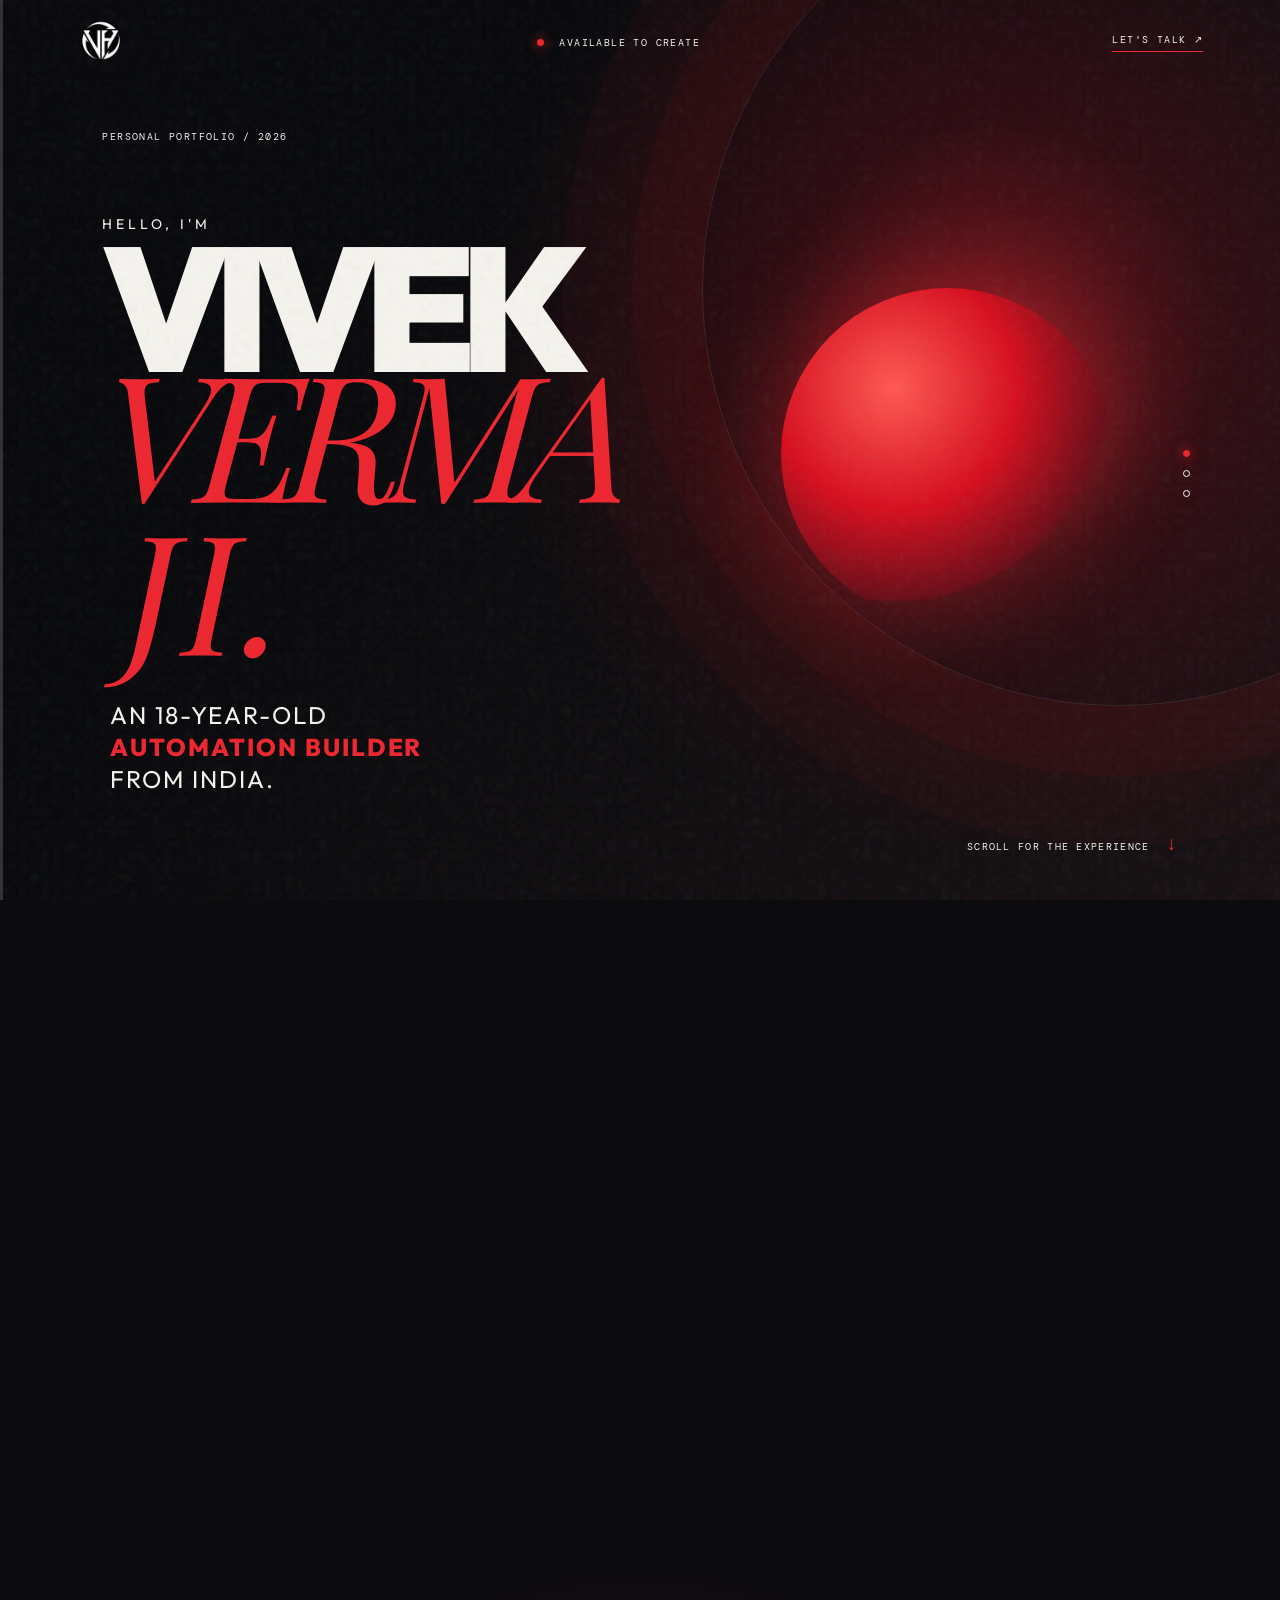
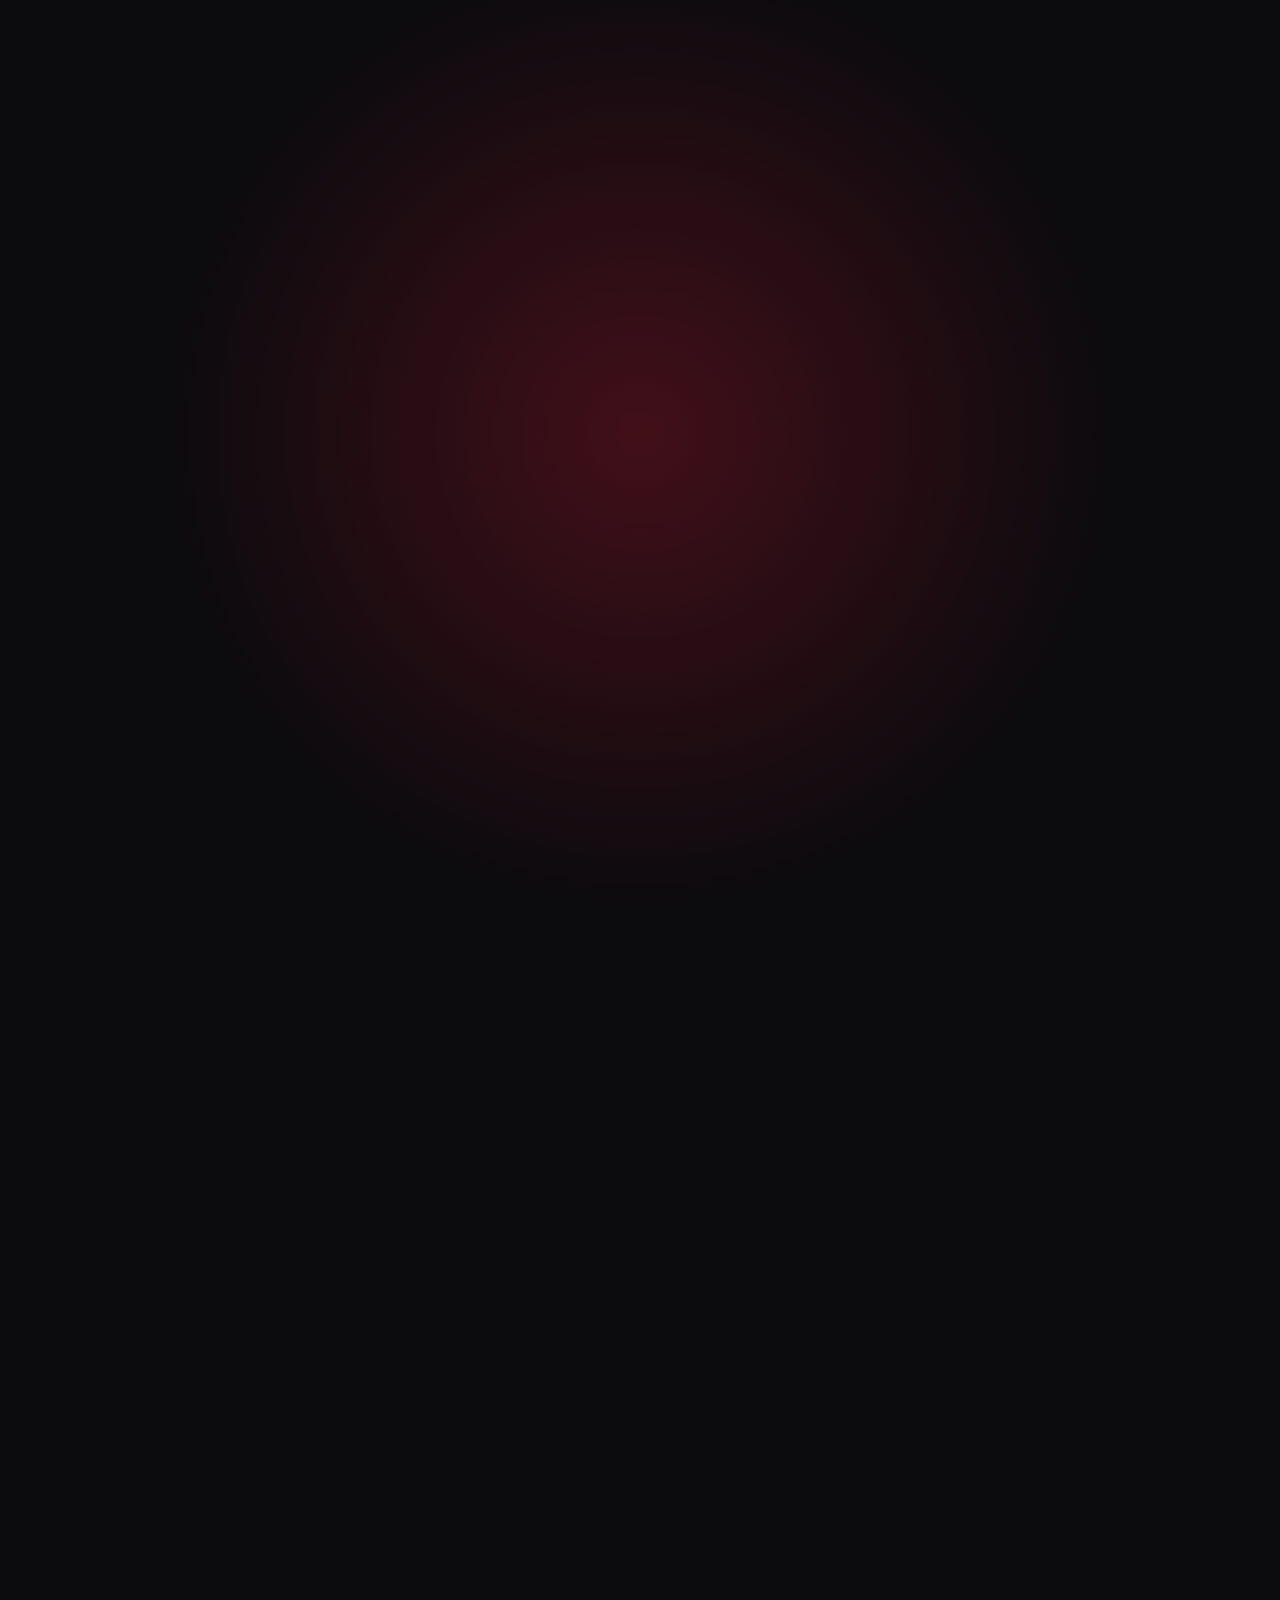
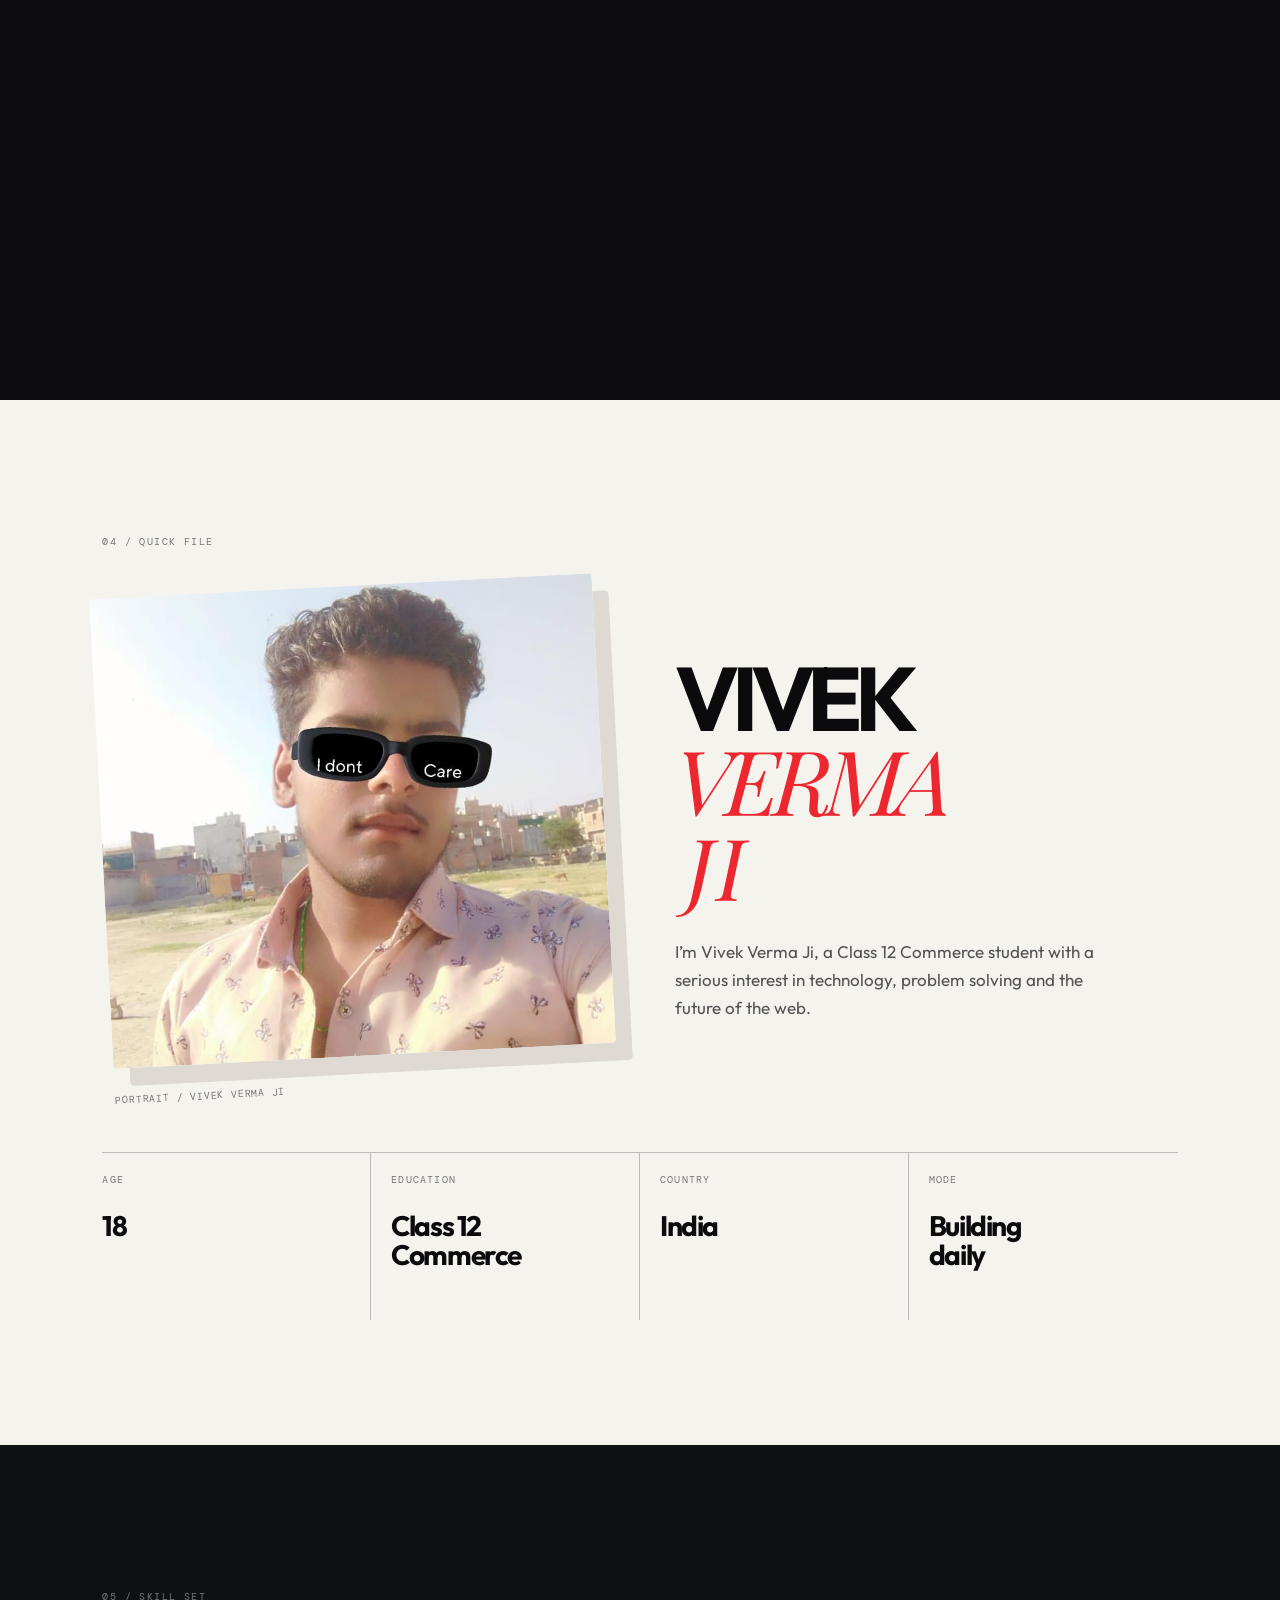
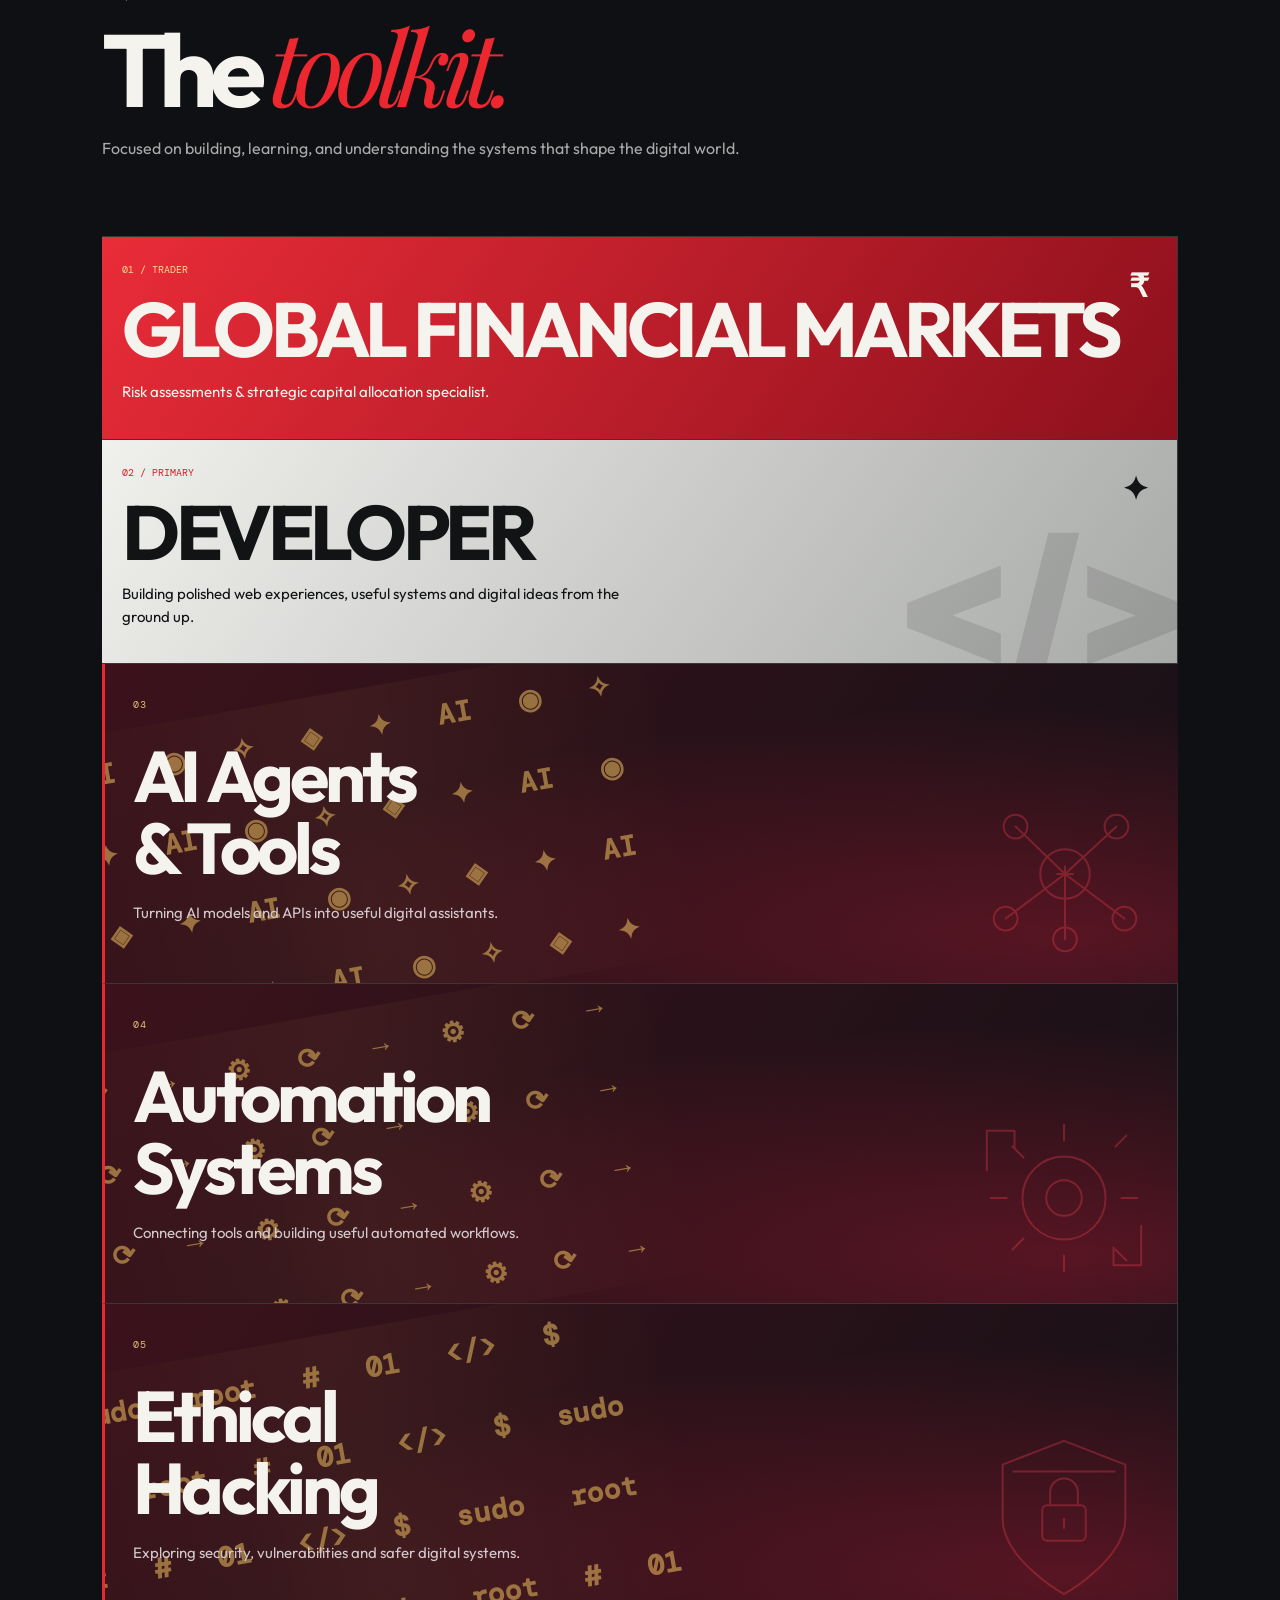
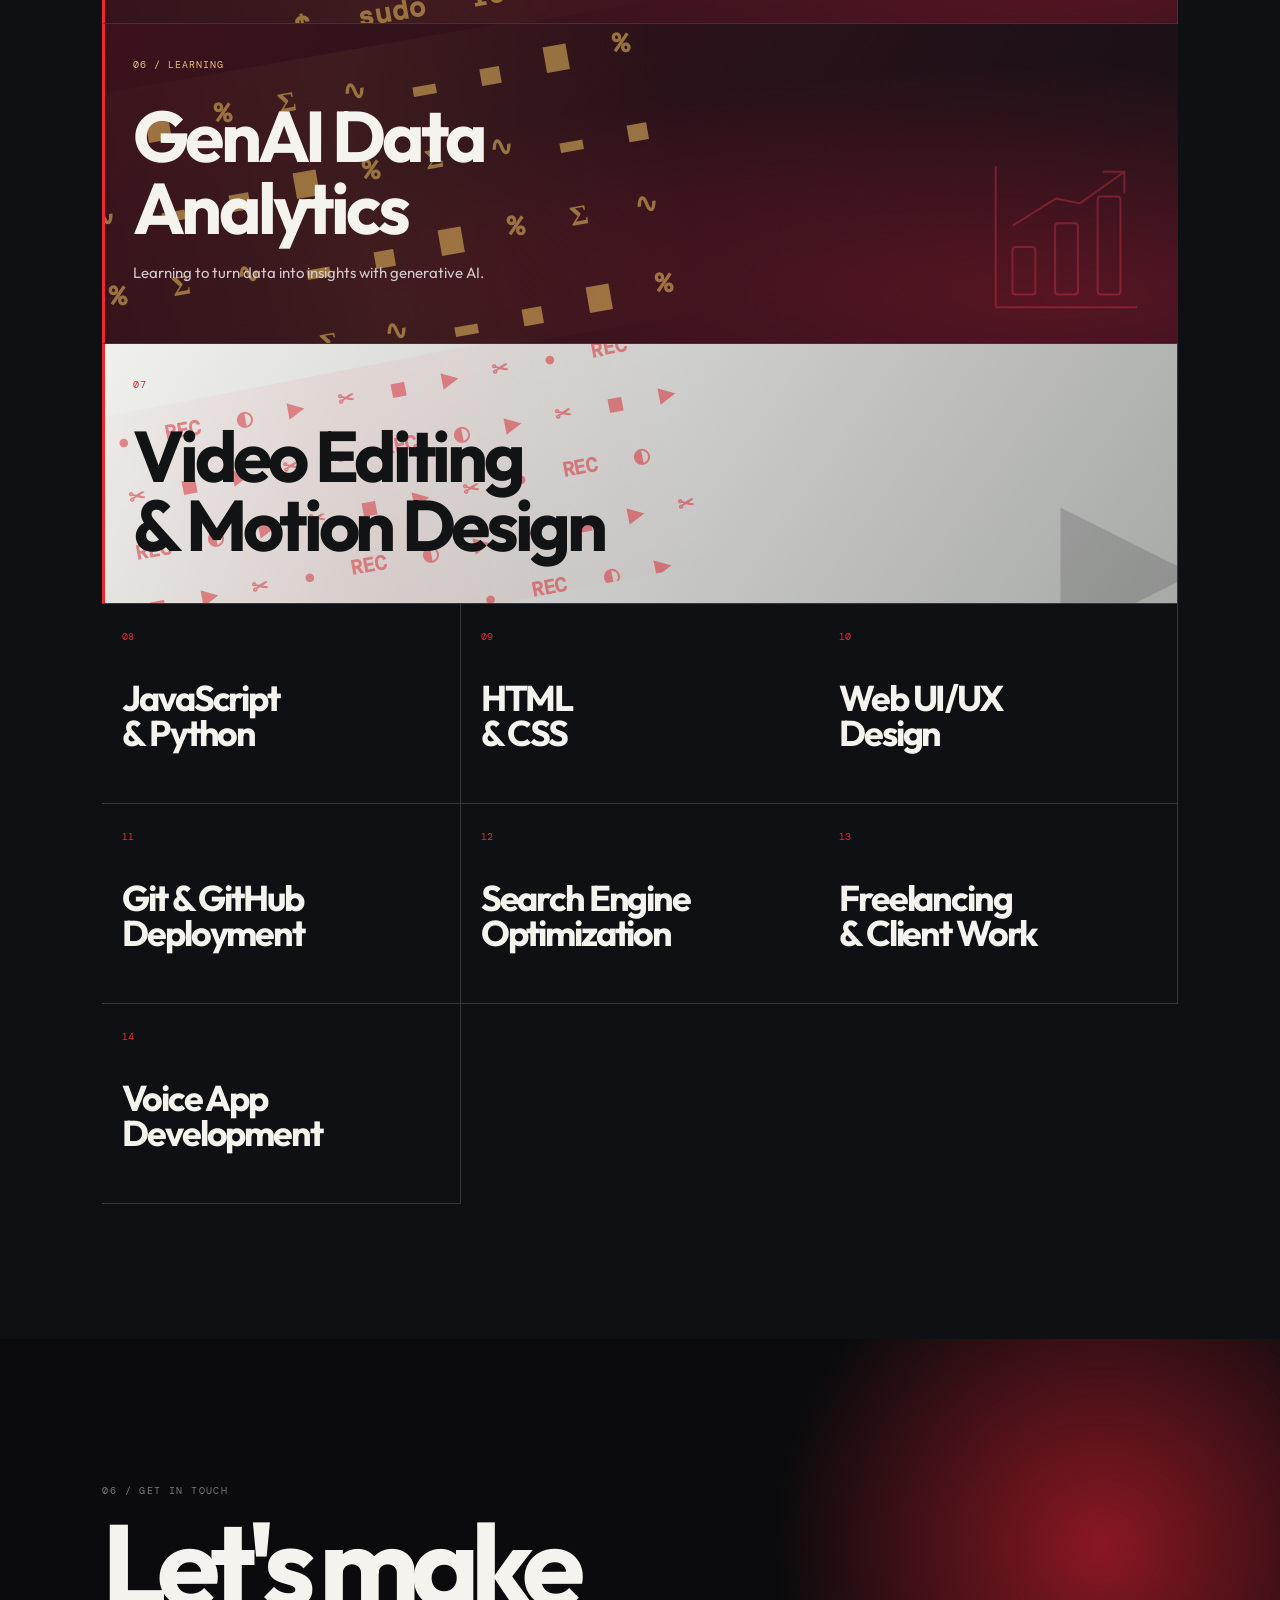
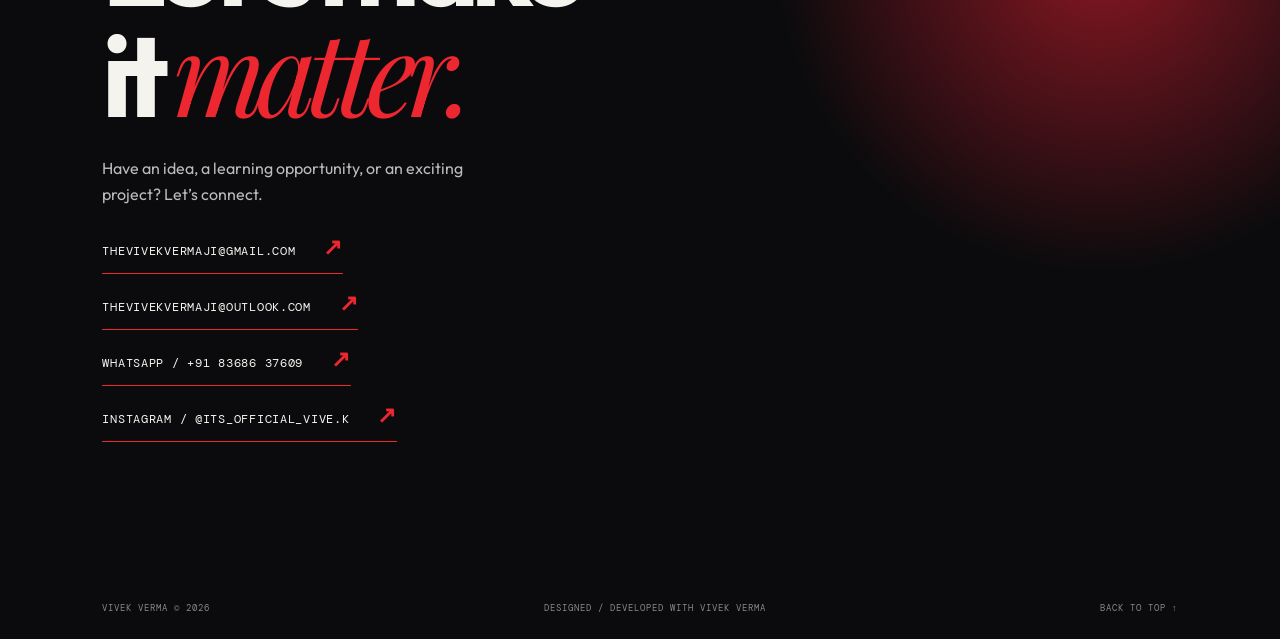
==== commit ff77fe1e: "Rename skill label to Trader" ====
--- a/index.html
+++ b/index.html
@@ -57,5 +57,5 @@
 @media(max-width:750px){.about-layout{grid-template-columns:1fr;gap:36px;margin:25px 0 40px}.about-layout h2{font-size:20vw;margin:0 0 20px}.about-layout .intro-text{font-size:14px}.about-photo{width:90%;margin:auto}.about-photo img{height:320px;box-shadow:9px 10px 0 #ded9d2}.about-photo figcaption{font-size:8px}.identity.demo-about{padding:70px 7vw}}</style></head><body><div class="loader" aria-hidden="true"><div class="loader-inner"><div class="scanner"><img src="assets/5-vh-logo.png" alt=""></div><div class="load-name">VIVEK VERMA JI</div><div class="load-caption">ENTERING THE CREATIVE SPACE</div><div class="load-track"><i></i></div></div></div><div class="noise"></div><div class="reading"><i></i></div><header><a class="logo" href="#top" aria-label="Vivek Verma Ji home"><img src="assets/5-vh-logo.png" alt="VH - Vivek Verma Ji" width="48" height="48"></a><p><b></b> AVAILABLE TO CREATE</p><a class="menu" href="#contact">LET'S TALK ↗</a></header><main id="top"><section class="hero"><p class="mono fade">PERSONAL PORTFOLIO / 2026</p><div class="hero-name"><p class="fade">HELLO, I'M</p><h1 class="fade">VIVEK<br><em>VERMA <span class="ji">JI.</span></em></h1></div><p class="role fade">AN 18-YEAR-OLD<br><span id="role-word">DEVELOPER</span><br>FROM INDIA.</p><div class="red-disc"></div><p class="scroll">SCROLL FOR THE EXPERIENCE <b>↓</b></p></section>
 <section class="mission"><div class="copy active"><p class="mono">01 / INTRODUCTION</p><h2>Built with<br><em>precision.</em></h2><p>I’m Vivek Verma Ji — a Class 12 Commerce student with a serious interest in technology, problem solving and the future of the web.</p></div><div class="copy"><p class="mono">02 / MAIN MISSION</p><h2>Code with<br><em>purpose.</em></h2><p>Developer is more than a label for me. I enjoy shaping ideas into useful, visually exciting digital experiences.</p></div><div class="copy"><p class="mono">03 / NEXT LEVEL</p><h2>Always<br><em>evolving.</em></h2><p>I learn by exploring interfaces, systems, finance and cybersecurity — then use that knowledge to make something new.</p></div><div class="armor" aria-label="Red and gold armored suit"><img src="assets/armored-suit-reference.png" alt="Red and gold armored suit" style="position:absolute;z-index:10;bottom:-88px;left:-18px;width:340px;height:auto;mix-blend-mode:screen;filter:drop-shadow(0 22px 20px rgba(0,0,0,.7))"></div><div class="orbit o1"></div><div class="orbit o2"></div><div class="ticks"><i class="live"></i><i></i><i></i></div></section>
 <section class="identity demo-about"><p class="mono">04 / QUICK FILE</p><div class="about-layout"><figure class="about-photo"><img src="assets/1-vivek-portrait.jpg" alt="Vivek Verma"><figcaption>PORTRAIT / VIVEK VERMA JI</figcaption></figure><div><h2>VIVEK <em>VERMA <span class="identity-ji">JI</span></em></h2><p class="intro-text">I’m Vivek Verma Ji, a Class 12 Commerce student with a serious interest in technology, problem solving and the future of the web.</p></div></div><div class="facts"><article><span>AGE</span><b>18</b></article><article><span>EDUCATION</span><b>Class 12<br>Commerce</b></article><article><span>COUNTRY</span><b>India</b></article><article><span>MODE</span><b>Building<br>daily</b></article></div></section>
-<section class="skills"><div class="skills-head"><p class="mono">05 / SKILL SET</p><h2>The <em>toolkit.</em></h2><p>Focused on building, learning, and understanding the systems that shape the digital world.</p></div><div class="skill-grid"><article class="featured finance"><div class="money-stream" aria-hidden="true">₹ ₹ ₹ ₹ ₹ ₹ ₹ ₹ ₹ ₹</div><span>01 / SPECIALIST</span><h3>GLOBAL FINANCIAL MARKETS</h3><p>Risk assessments &amp; strategic capital allocation specialist.</p><b>₹</b></article><article class="featured developer"><div class="code-stream" aria-hidden="true">&lt;/&gt; const build = () =&gt; future; &nbsp; function create() { return impact; } &nbsp; &lt;div class='idea'&gt;</div><span>02 / PRIMARY</span><h3>DEVELOPER</h3><p>Building polished web experiences, useful systems and digital ideas from the ground up.</p><b>✦</b></article><article class="featured skill-focus"><div class="skill-stream" aria-hidden="true">✦ AI ◉ ✧ ◈ ✦ AI ◉ ✧ ◈ ✦ AI ◉ ✧ ◈ ✦ AI ◉ ✧ ◈ ✦ AI ◉ ✧ ◈ ✦ AI ◉ ✧ ◈ ✦ AI ◉ ✧ ◈ ✦ AI ◉ ✧ ◈ ✦ AI ◉ ✧ ◈</div><div class="skill-visual" aria-hidden="true"><svg viewBox="0 0 192 192"><path d="M96 92 46 44m50 48 52-48M96 92l-60 45m60-45 60 45m-60-45v66"/><circle cx="96" cy="92" r="25"/><circle class="ai-node" cx="46" cy="44" r="12"/><circle class="ai-node" cx="148" cy="44" r="12"/><circle class="ai-node" cx="36" cy="137" r="12"/><circle class="ai-node" cx="156" cy="137" r="12"/><circle class="ai-node" cx="96" cy="158" r="12"/><path d="M88 92h16m-8-8v16"/></svg></div><span>03</span><h3>AI Agents<br>&amp; Tools</h3><p>Turning AI models and APIs into useful digital assistants.</p></article><article class="featured skill-focus"><div class="skill-stream" aria-hidden="true">⚙ ⟳ → ⚙ ⟳ → ⚙ ⟳ → ⚙ ⟳ → ⚙ ⟳ → ⚙ ⟳ → ⚙ ⟳ → ⚙ ⟳ → ⚙ ⟳ → ⚙ ⟳ → ⚙ ⟳ → ⚙ ⟳ →</div><div class="skill-visual" aria-hidden="true"><svg viewBox="0 0 192 192"><g class="gear"><circle cx="96" cy="96" r="42"/><circle cx="96" cy="96" r="18"/><path d="M96 38v-16m0 148v-16M38 96H22m148 0h-16M55 55 44 44m104 104 11 11M55 137l-11 11m104-104 11-11"/></g><path d="M18 28h28v18m-28-18v40m156 96h-28v-18m28 18v-40"/></svg></div><span>04</span><h3>Automation<br>Systems</h3><p>Connecting tools and building useful automated workflows.</p></article><article class="featured skill-focus"><div class="skill-stream" aria-hidden="true">$ sudo root # 01 &lt;/&gt; $ sudo root # 01 &lt;/&gt; $ sudo root # 01 &lt;/&gt; $ sudo root # 01 &lt;/&gt; $ sudo root # 01 &lt;/&gt; $ sudo root # 01 &lt;/&gt; $ sudo root # 01 &lt;/&gt;</div><div class="skill-visual" aria-hidden="true"><svg viewBox="0 0 192 192"><path d="M96 18 158 42v55c0 41-62 76-62 76S34 138 34 97V42Z"/><rect x="74" y="83" width="44" height="36" rx="5"/><path d="M82 83V70a14 14 0 0 1 28 0v13M96 97v9"/><path class="scan-line" d="M45 49h102"/></svg></div><span>05</span><h3>Ethical<br>Hacking</h3><p>Exploring security, vulnerabilities and safer digital systems.</p></article><article class="featured skill-focus"><div class="skill-stream" aria-hidden="true">▂ ▄ ▆ % Σ ∿ ▂ ▄ ▆ % Σ ∿ ▂ ▄ ▆ % Σ ∿ ▂ ▄ ▆ % Σ ∿ ▂ ▄ ▆ % Σ ∿ ▂ ▄ ▆ % Σ ∿ ▂ ▄ ▆ % Σ ∿ ▂ ▄ ▆ % Σ ∿ ▂ ▄ ▆ % Σ ∿</div><div class="skill-visual" aria-hidden="true"><svg viewBox="0 0 192 192"><path d="M26 24v142h142"/><rect class="data-bar" x="43" y="105" width="23" height="48" rx="3"/><rect class="data-bar" x="86" y="81" width="23" height="72" rx="3"/><rect class="data-bar" x="129" y="54" width="23" height="99" rx="3"/><path d="m44 83 43-27 24 5 45-32m-21 0h21v21"/></svg></div><span>06 / LEARNING</span><h3>GenAI Data<br>Analytics</h3><p>Learning to turn data into insights with generative AI.</p></article><article class="skill-highlight editing"><div class="edit-stream" aria-hidden="true">▶ ✂ ● REC ◐ ▶ ✂ ◼ ▶ ✂ ● REC ◐ ▶ ✂ ◼ ▶ ✂ ● REC ◐ ▶ ✂ ◼ ▶ ✂ ● REC ◐ ▶ ✂ ◼ ▶ ✂ ● REC ◐ ▶ ✂ ◼ ▶ ✂ ● REC ◐ ▶ ✂ ◼ ▶ ✂ ● REC ◐ ▶ ✂ ◼ ▶ ✂ ● REC ◐ ▶ ✂ ◼</div><span>07</span><h3>Video Editing<br>&amp; Motion Design</h3></article><article><span>08</span><h3>JavaScript<br>&amp; Python</h3></article><article><span>09</span><h3>HTML<br>&amp; CSS</h3></article><article><span>10</span><h3>Web UI/UX<br>Design</h3></article><article><span>11</span><h3>Git &amp; GitHub<br>Deployment</h3></article><article><span>12</span><h3>Search Engine<br>Optimization</h3></article><article><span>13</span><h3>Freelancing<br>&amp; Client Work</h3></article><article><span>14</span><h3>Voice App<br>Development</h3></article></div></section>
+<section class="skills"><div class="skills-head"><p class="mono">05 / SKILL SET</p><h2>The <em>toolkit.</em></h2><p>Focused on building, learning, and understanding the systems that shape the digital world.</p></div><div class="skill-grid"><article class="featured finance"><div class="money-stream" aria-hidden="true">₹ ₹ ₹ ₹ ₹ ₹ ₹ ₹ ₹ ₹</div><span>01 / TRADER</span><h3>GLOBAL FINANCIAL MARKETS</h3><p>Risk assessments &amp; strategic capital allocation specialist.</p><b>₹</b></article><article class="featured developer"><div class="code-stream" aria-hidden="true">&lt;/&gt; const build = () =&gt; future; &nbsp; function create() { return impact; } &nbsp; &lt;div class='idea'&gt;</div><span>02 / PRIMARY</span><h3>DEVELOPER</h3><p>Building polished web experiences, useful systems and digital ideas from the ground up.</p><b>✦</b></article><article class="featured skill-focus"><div class="skill-stream" aria-hidden="true">✦ AI ◉ ✧ ◈ ✦ AI ◉ ✧ ◈ ✦ AI ◉ ✧ ◈ ✦ AI ◉ ✧ ◈ ✦ AI ◉ ✧ ◈ ✦ AI ◉ ✧ ◈ ✦ AI ◉ ✧ ◈ ✦ AI ◉ ✧ ◈ ✦ AI ◉ ✧ ◈</div><div class="skill-visual" aria-hidden="true"><svg viewBox="0 0 192 192"><path d="M96 92 46 44m50 48 52-48M96 92l-60 45m60-45 60 45m-60-45v66"/><circle cx="96" cy="92" r="25"/><circle class="ai-node" cx="46" cy="44" r="12"/><circle class="ai-node" cx="148" cy="44" r="12"/><circle class="ai-node" cx="36" cy="137" r="12"/><circle class="ai-node" cx="156" cy="137" r="12"/><circle class="ai-node" cx="96" cy="158" r="12"/><path d="M88 92h16m-8-8v16"/></svg></div><span>03</span><h3>AI Agents<br>&amp; Tools</h3><p>Turning AI models and APIs into useful digital assistants.</p></article><article class="featured skill-focus"><div class="skill-stream" aria-hidden="true">⚙ ⟳ → ⚙ ⟳ → ⚙ ⟳ → ⚙ ⟳ → ⚙ ⟳ → ⚙ ⟳ → ⚙ ⟳ → ⚙ ⟳ → ⚙ ⟳ → ⚙ ⟳ → ⚙ ⟳ → ⚙ ⟳ →</div><div class="skill-visual" aria-hidden="true"><svg viewBox="0 0 192 192"><g class="gear"><circle cx="96" cy="96" r="42"/><circle cx="96" cy="96" r="18"/><path d="M96 38v-16m0 148v-16M38 96H22m148 0h-16M55 55 44 44m104 104 11 11M55 137l-11 11m104-104 11-11"/></g><path d="M18 28h28v18m-28-18v40m156 96h-28v-18m28 18v-40"/></svg></div><span>04</span><h3>Automation<br>Systems</h3><p>Connecting tools and building useful automated workflows.</p></article><article class="featured skill-focus"><div class="skill-stream" aria-hidden="true">$ sudo root # 01 &lt;/&gt; $ sudo root # 01 &lt;/&gt; $ sudo root # 01 &lt;/&gt; $ sudo root # 01 &lt;/&gt; $ sudo root # 01 &lt;/&gt; $ sudo root # 01 &lt;/&gt; $ sudo root # 01 &lt;/&gt;</div><div class="skill-visual" aria-hidden="true"><svg viewBox="0 0 192 192"><path d="M96 18 158 42v55c0 41-62 76-62 76S34 138 34 97V42Z"/><rect x="74" y="83" width="44" height="36" rx="5"/><path d="M82 83V70a14 14 0 0 1 28 0v13M96 97v9"/><path class="scan-line" d="M45 49h102"/></svg></div><span>05</span><h3>Ethical<br>Hacking</h3><p>Exploring security, vulnerabilities and safer digital systems.</p></article><article class="featured skill-focus"><div class="skill-stream" aria-hidden="true">▂ ▄ ▆ % Σ ∿ ▂ ▄ ▆ % Σ ∿ ▂ ▄ ▆ % Σ ∿ ▂ ▄ ▆ % Σ ∿ ▂ ▄ ▆ % Σ ∿ ▂ ▄ ▆ % Σ ∿ ▂ ▄ ▆ % Σ ∿ ▂ ▄ ▆ % Σ ∿ ▂ ▄ ▆ % Σ ∿</div><div class="skill-visual" aria-hidden="true"><svg viewBox="0 0 192 192"><path d="M26 24v142h142"/><rect class="data-bar" x="43" y="105" width="23" height="48" rx="3"/><rect class="data-bar" x="86" y="81" width="23" height="72" rx="3"/><rect class="data-bar" x="129" y="54" width="23" height="99" rx="3"/><path d="m44 83 43-27 24 5 45-32m-21 0h21v21"/></svg></div><span>06 / LEARNING</span><h3>GenAI Data<br>Analytics</h3><p>Learning to turn data into insights with generative AI.</p></article><article class="skill-highlight editing"><div class="edit-stream" aria-hidden="true">▶ ✂ ● REC ◐ ▶ ✂ ◼ ▶ ✂ ● REC ◐ ▶ ✂ ◼ ▶ ✂ ● REC ◐ ▶ ✂ ◼ ▶ ✂ ● REC ◐ ▶ ✂ ◼ ▶ ✂ ● REC ◐ ▶ ✂ ◼ ▶ ✂ ● REC ◐ ▶ ✂ ◼ ▶ ✂ ● REC ◐ ▶ ✂ ◼ ▶ ✂ ● REC ◐ ▶ ✂ ◼</div><span>07</span><h3>Video Editing<br>&amp; Motion Design</h3></article><article><span>08</span><h3>JavaScript<br>&amp; Python</h3></article><article><span>09</span><h3>HTML<br>&amp; CSS</h3></article><article><span>10</span><h3>Web UI/UX<br>Design</h3></article><article><span>11</span><h3>Git &amp; GitHub<br>Deployment</h3></article><article><span>12</span><h3>Search Engine<br>Optimization</h3></article><article><span>13</span><h3>Freelancing<br>&amp; Client Work</h3></article><article><span>14</span><h3>Voice App<br>Development</h3></article></div></section>
 <section class="contact" id="contact"><p class="mono">06 / GET IN TOUCH</p><h2>Let's make<br>it <em>matter.</em></h2><p>Have an idea, a learning opportunity, or an exciting project? Let’s connect.</p><div class="contact-links"><a href="mailto:thevivekvermaji@gmail.com">THEVIVEKVERMAJI@GMAIL.COM <b>↗</b></a><a href="mailto:thevivekvermaji@outlook.com">THEVIVEKVERMAJI@OUTLOOK.COM <b>↗</b></a><a href="https://wa.me/918368637609?text=Hi%20Vivek%20Verma%2C%20I%20would%20like%20to%20connect." target="_blank" rel="noopener">WHATSAPP / +91 83686 37609 <b>↗</b></a><a href="https://instagram.com/its_official_vive.k" target="_blank" rel="noopener">INSTAGRAM / @ITS_OFFICIAL_VIVE.K <b>↗</b></a></div><footer><span>VIVEK VERMA © 2026</span><span>DESIGNED / DEVELOPED WITH VIVEK VERMA</span><a href="#top">BACK TO TOP ↑</a></footer></section></main><script src="script.js"></script><script>setTimeout(()=>document.querySelector('.loader').remove(),3200);</script></body></html>
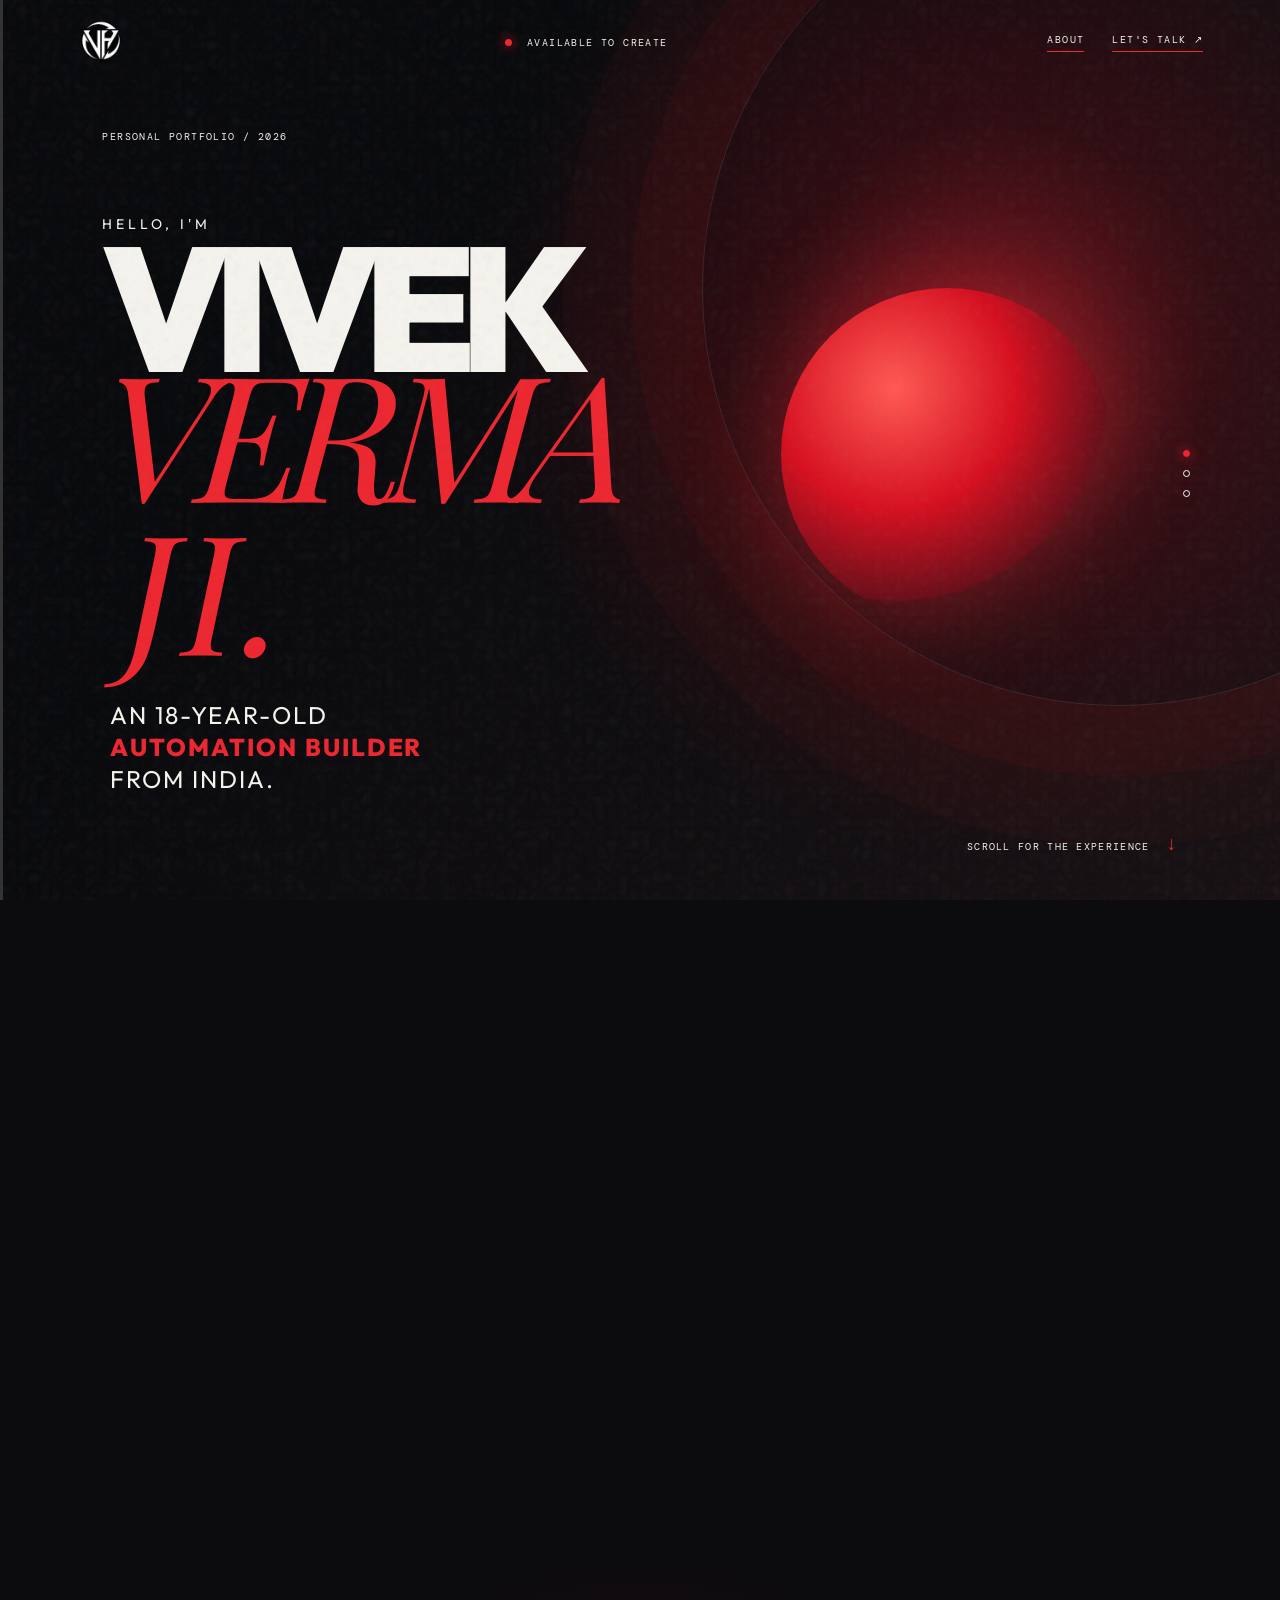
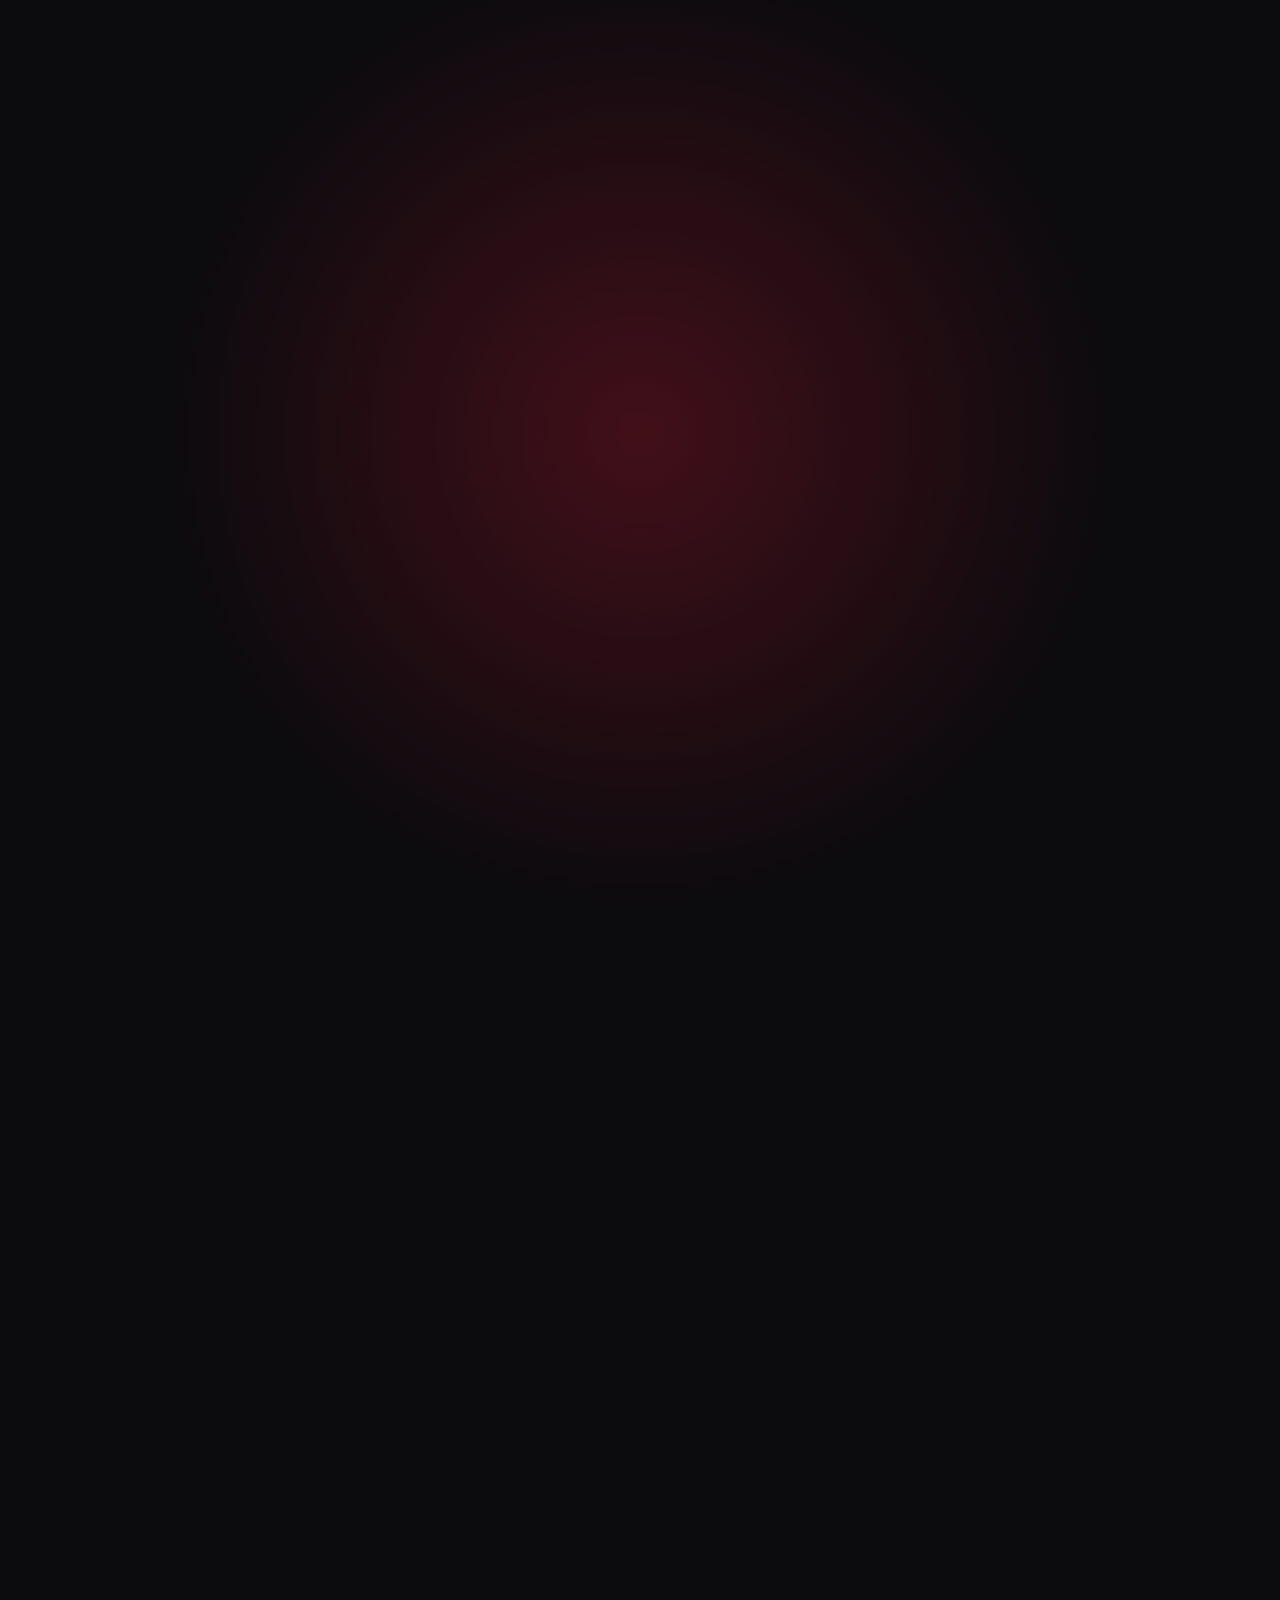
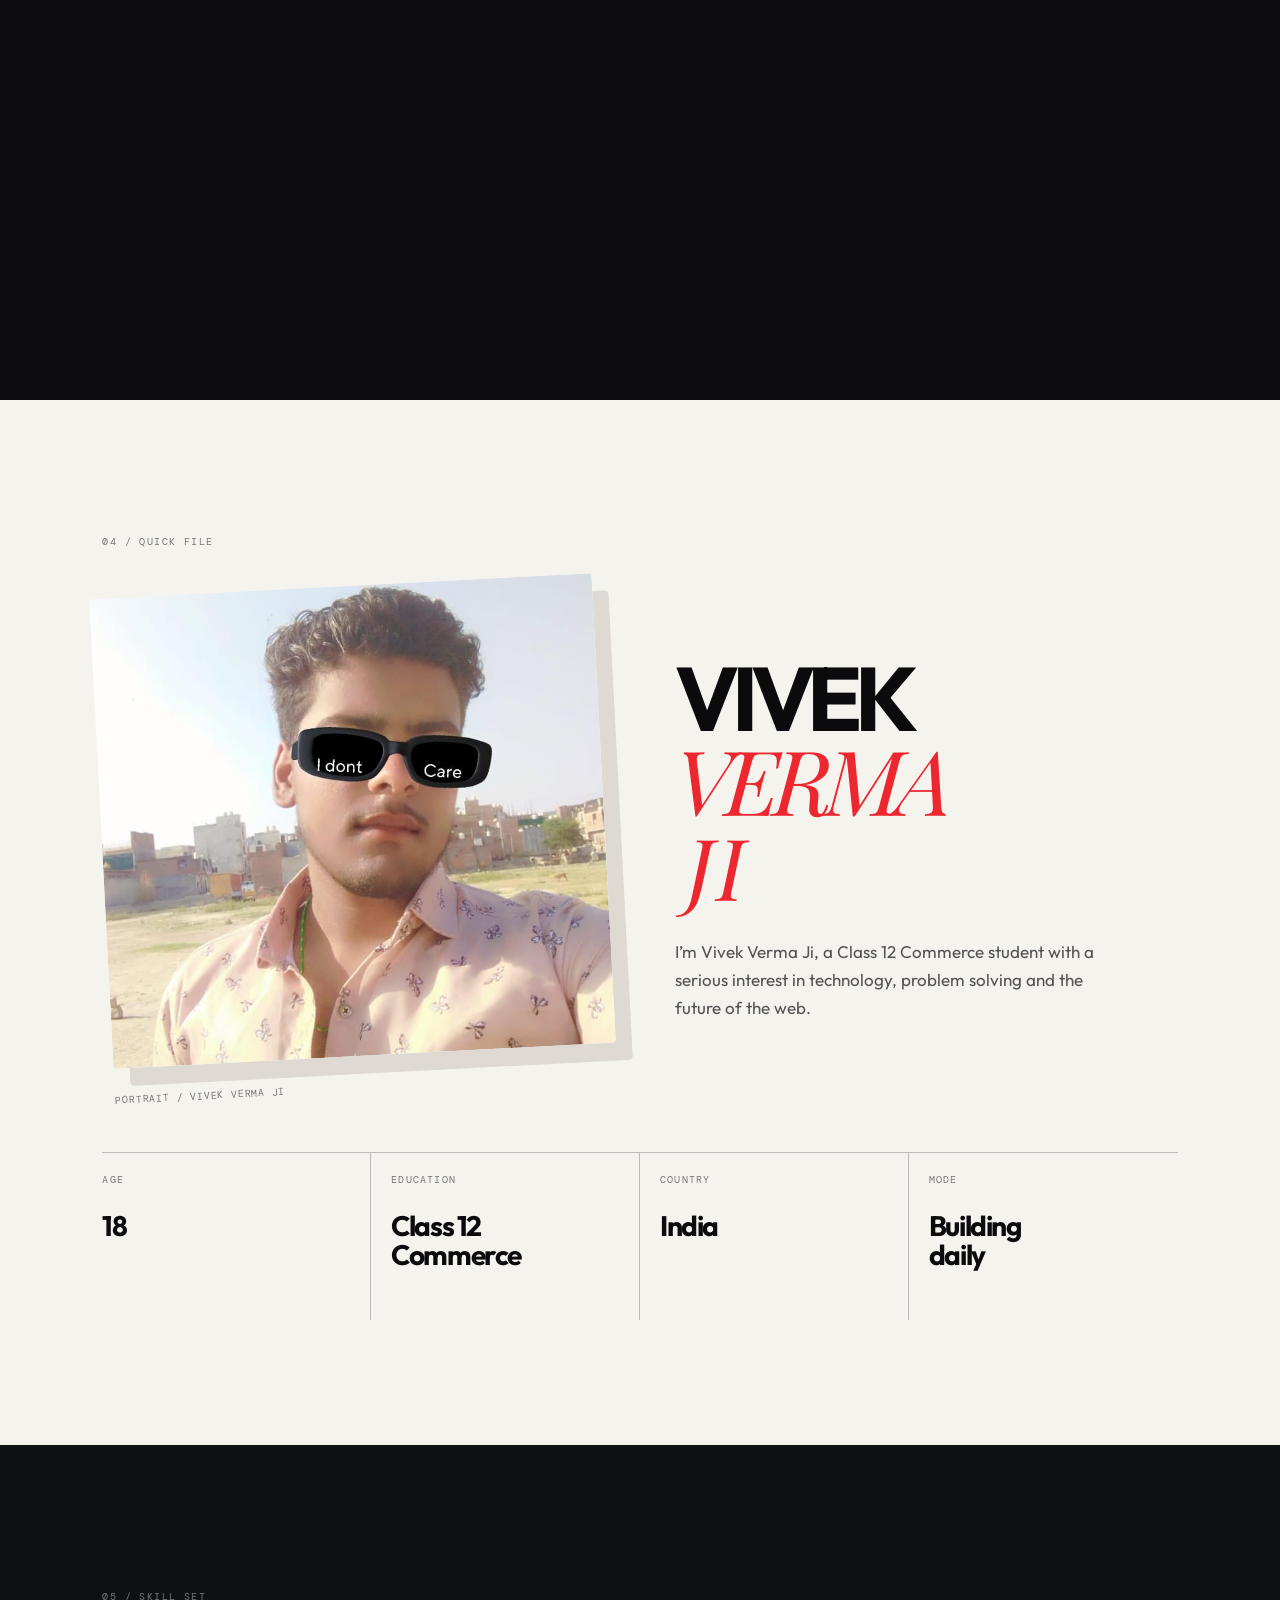
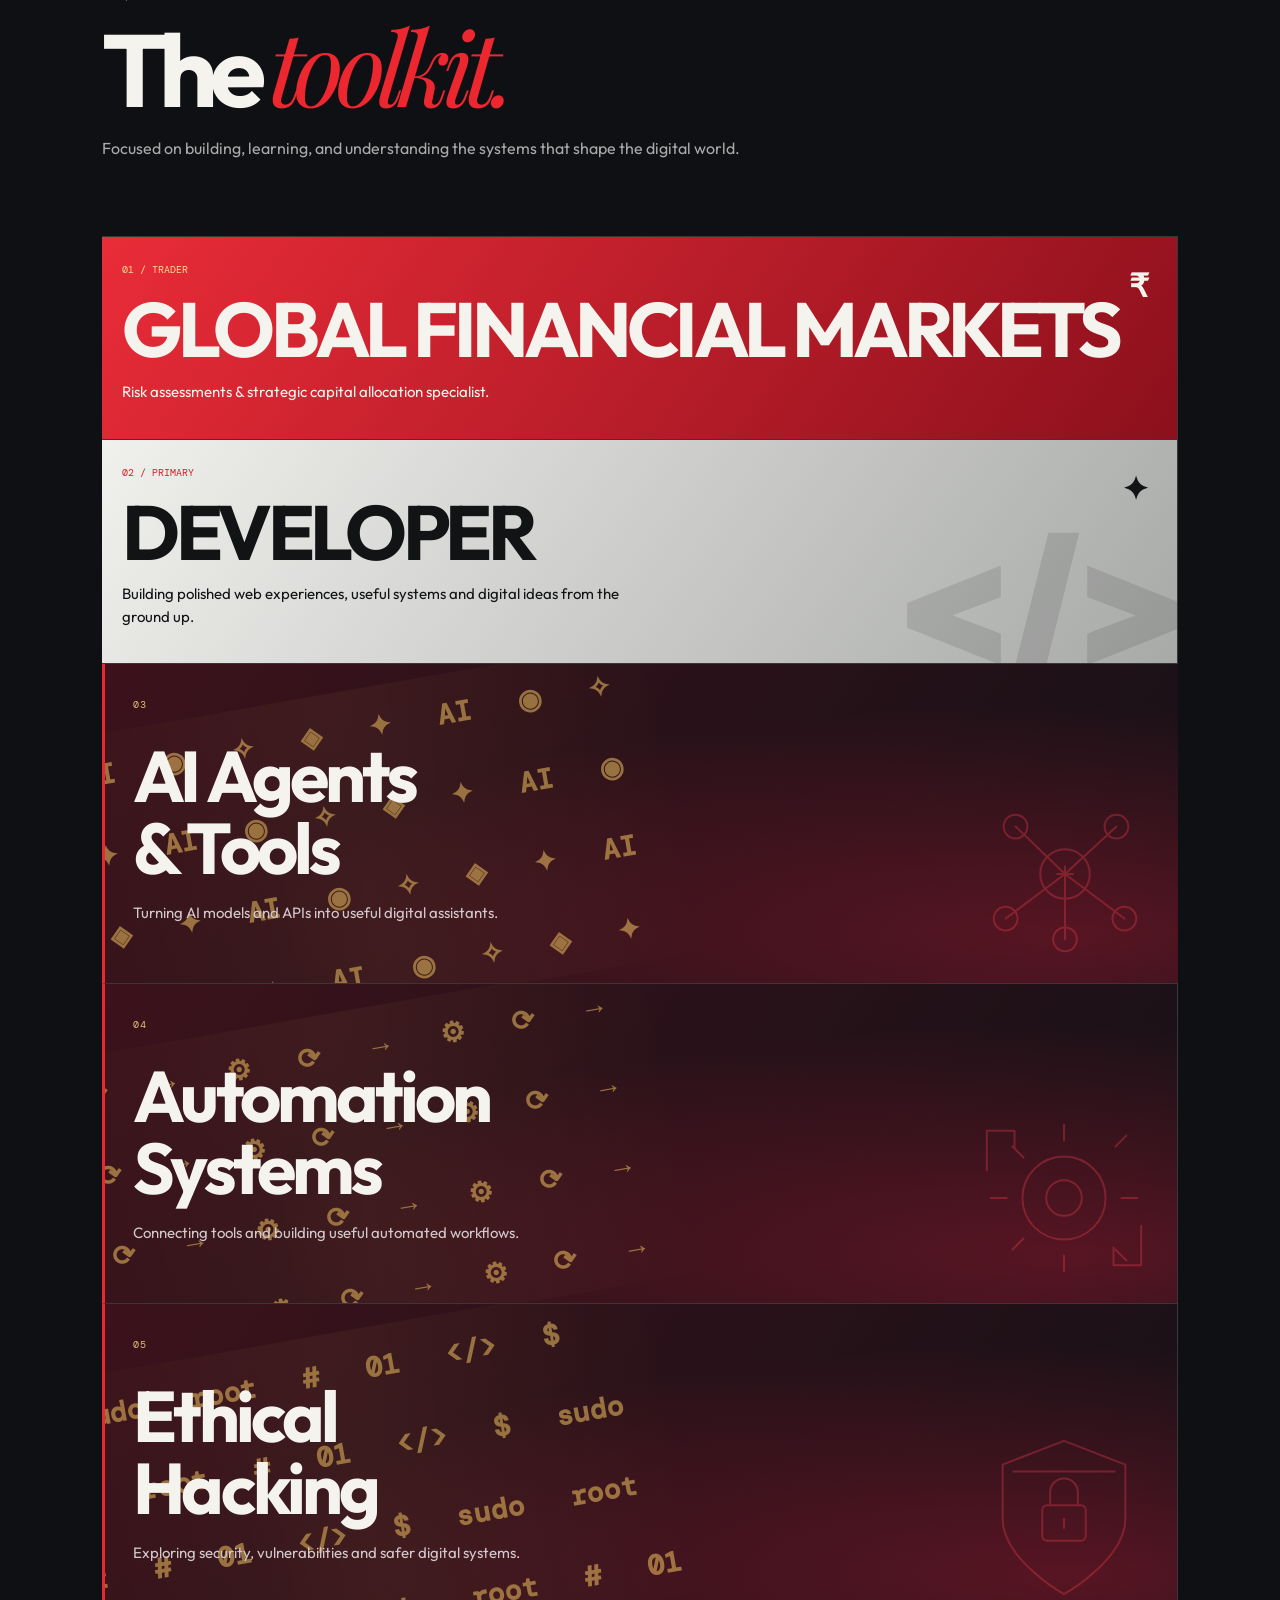
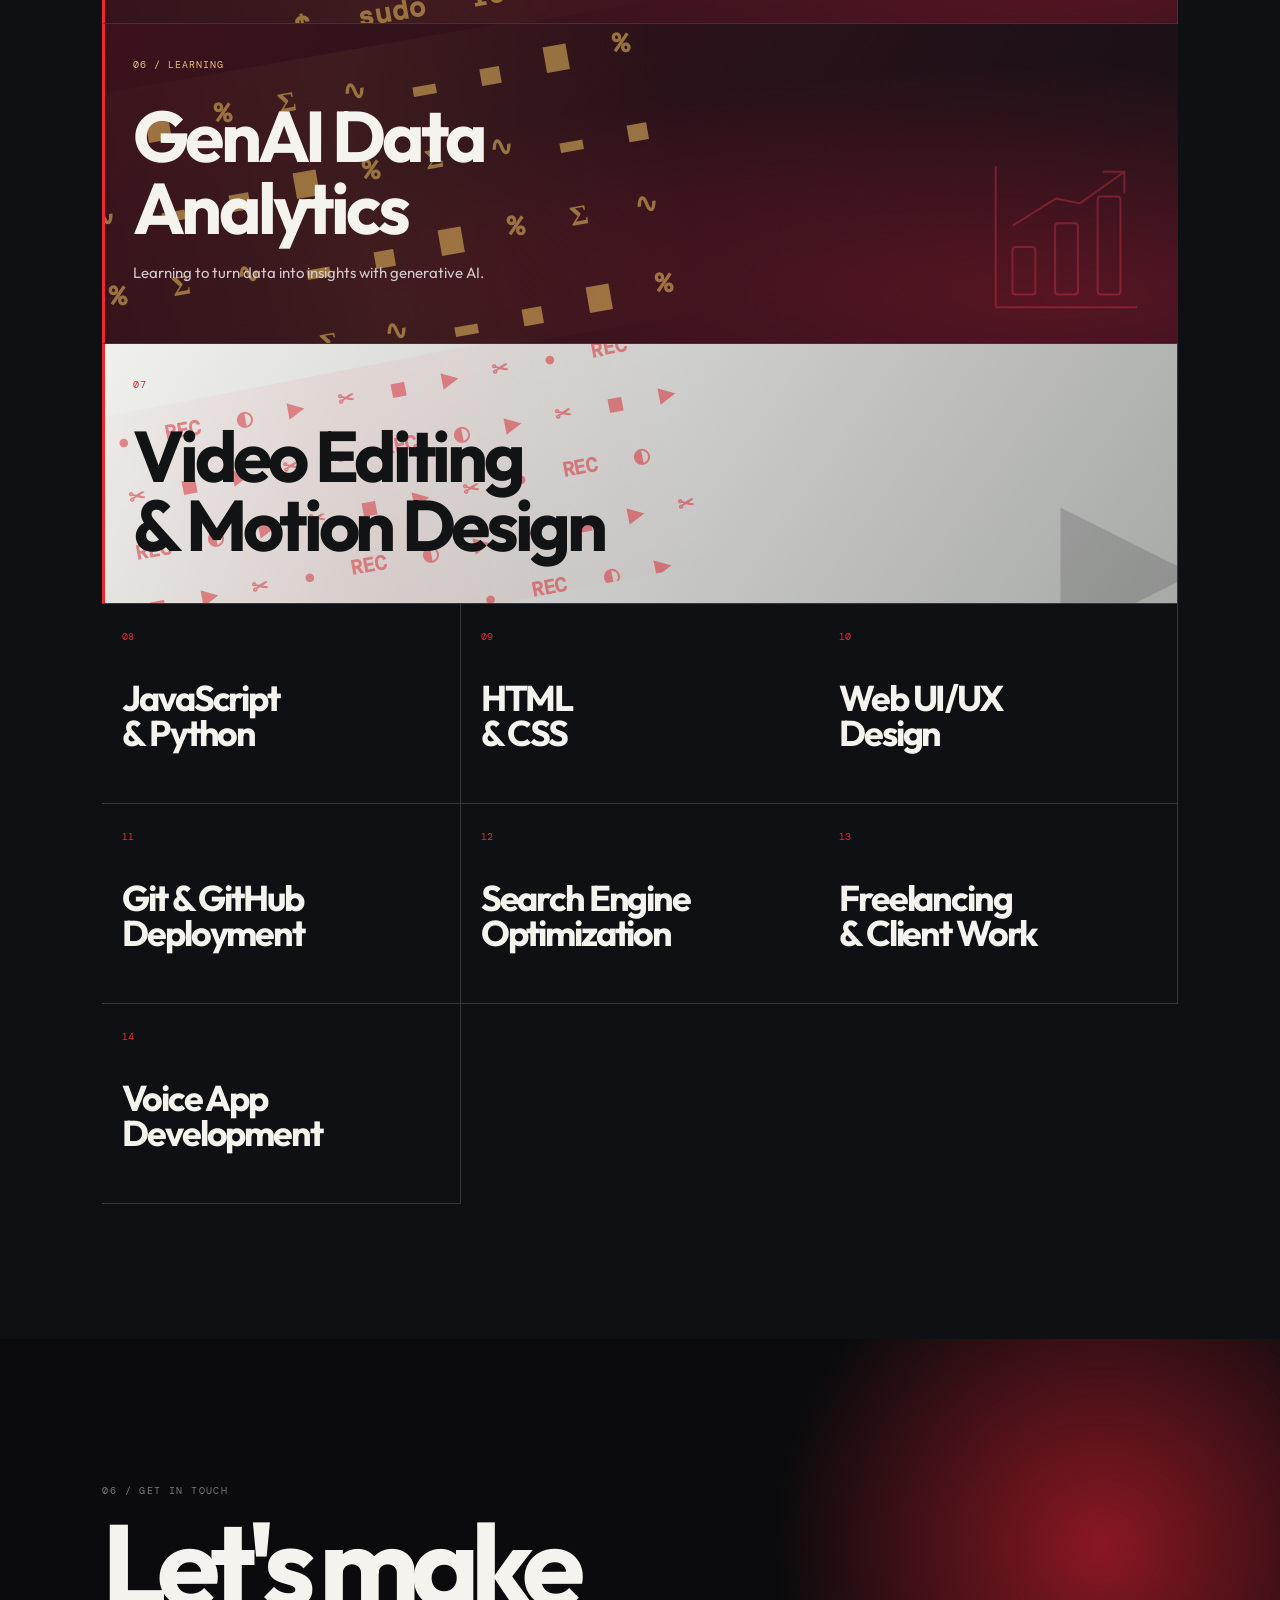
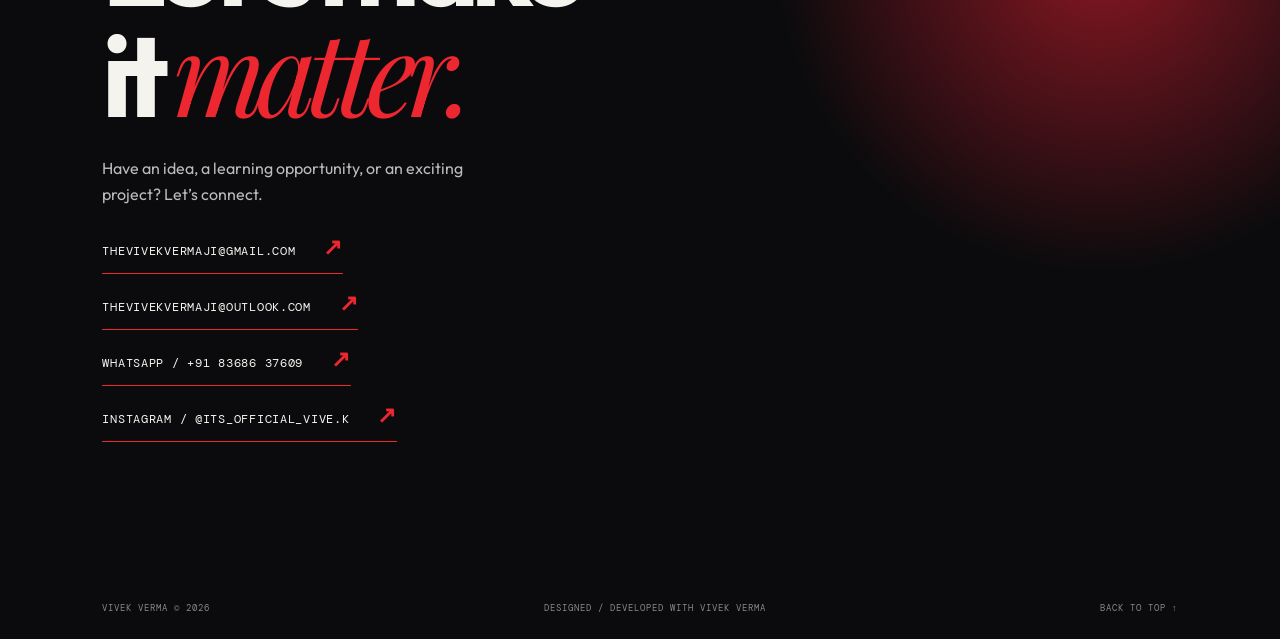
==== commit d4d2a794: "Link approved About page; keep age 18 and Trader Added a new contact section with links to email and" ====
--- a/index.html
+++ b/index.html
@@ -16,7 +16,7 @@
 <meta name="twitter:image" content="https://vivekvermaji.tech/assets/1-vivek-portrait.jpg">
 <meta name="twitter:title" content="Vivek Verma Ji">
 <meta name="twitter:description" content="Vivek Verma Ji's portfolio (Vivek Verma) - a young web developer from India building polished websites, web apps and automation. See skills, projects and get in touch.">
-<script type="application/ld+json">{"@context":"https://schema.org","@graph":[{"@type":"WebSite","name":"Vivek Verma Ji","url":"https://vivekvermaji.tech/","inLanguage":"en"},{"@type":"Person","name":"Vivek Verma Ji","alternateName":["Vivek Verma","vivekvermaji"],"url":"https://vivekvermaji.tech/","jobTitle":"Creative Web Builder","image":"https://vivekvermaji.tech/assets/1-vivek-portrait.jpg","description":"Web developer and student from India building websites, web apps and automation.","email":"mailto:thevivekvermaji@gmail.com","nationality":"Indian","address":{"@type":"PostalAddress","addressCountry":"IN"},"knowsAbout":["Web development","JavaScript","Python","HTML","CSS","Web UI/UX design","Automation"],"sameAs":["https://github.com/vivekvermaji","https://instagram.com/its_official_vive.k"]}]}</script><link rel="preconnect" href="https://fonts.googleapis.com"><link rel="preconnect" href="https://fonts.gstatic.com" crossorigin><link href="https://fonts.googleapis.com/css2?family=DM+Mono:wght@400;500&family=Outfit:wght@400;600;700;800;900&family=Playfair+Display:ital@0;1&display=swap" rel="stylesheet"><link rel="stylesheet" href="style.css"><style>header .logo{display:flex;align-items:center;justify-content:center;width:48px;height:48px;flex-shrink:0;letter-spacing:normal}header .logo img{display:block;width:48px;height:48px;object-fit:contain}header .logo:focus-visible{outline:2px solid var(--red);outline-offset:5px;border-radius:50%}</style><style>.loader{position:fixed;inset:0;z-index:50;background:#0c0c0e;display:grid;place-items:center;transition:opacity .5s,visibility .5s;animation:close-intro .5s 2.6s forwards}.loader-inner{text-align:center;width:min(280px,72vw)}.scanner{width:170px;height:170px;margin:auto;position:relative;display:grid;place-items:center}.scanner img{width:100px;height:100px;filter:drop-shadow(0 0 22px #e63a4066)}.scanner:before,.scanner:after{content:"";position:absolute;inset:0;border-radius:50%;border:1px solid #e63a4044;border-top:2px solid #e63a40;animation:orbit 1.3s linear infinite}.scanner:after{inset:13px;border-top-color:transparent;border-bottom-color:#e63a40;animation-direction:reverse}.load-name{font-size:12px;font-weight:700;letter-spacing:.25em;color:#f4f0ec;margin:28px 0 10px}.load-caption{font-size:9px;letter-spacing:.2em;color:#a39b9b}.load-track{height:2px;margin-top:24px;background:#302328;overflow:hidden}.load-track i{display:block;width:100%;height:100%;background:#e63a40;transform-origin:left;animation:charge 2.4s ease-out forwards}@keyframes orbit{to{transform:rotate(360deg)}}@keyframes charge{from{transform:scaleX(0)}to{transform:scaleX(1)}}@keyframes close-intro{to{opacity:0;visibility:hidden;pointer-events:none}}@media(min-width:1024px){.loader-inner{width:360px}.scanner{width:220px;height:220px}.scanner img{width:130px;height:130px}.scanner:after{inset:17px}.load-name{font-size:15px;margin:34px 0 12px}.load-caption{font-size:11px}.load-track{margin-top:28px}}
+<script type="application/ld+json">{"@context":"https://schema.org","@graph":[{"@type":"WebSite","name":"Vivek Verma Ji","url":"https://vivekvermaji.tech/","inLanguage":"en"},{"@type":"Person","name":"Vivek Verma Ji","alternateName":["Vivek Verma","vivekvermaji"],"url":"https://vivekvermaji.tech/","jobTitle":"Creative Web Builder","image":"https://vivekvermaji.tech/assets/1-vivek-portrait.jpg","description":"Web developer and student from India building websites, web apps and automation.","email":"mailto:thevivekvermaji@gmail.com","nationality":"Indian","address":{"@type":"PostalAddress","addressCountry":"IN"},"knowsAbout":["Web development","JavaScript","Python","HTML","CSS","Web UI/UX design","Automation"],"sameAs":["https://github.com/vivekvermaji","https://instagram.com/its_official_vive.k"]}]}</script><link rel="preconnect" href="https://fonts.googleapis.com"><link rel="preconnect" href="https://fonts.gstatic.com" crossorigin><link href="https://fonts.googleapis.com/css2?family=DM+Mono:wght@400;500&family=Outfit:wght@400;600;700;800;900&family=Playfair+Display:ital@0;1&display=swap" rel="stylesheet"><link rel="stylesheet" href="style.css"><style>header .logo{display:flex;align-items:center;justify-content:center;width:48px;height:48px;flex-shrink:0;letter-spacing:normal}header .logo img{display:block;width:48px;height:48px;object-fit:contain}header .logo:focus-visible{outline:2px solid var(--red);outline-offset:5px;border-radius:50%}.top-nav{display:flex;align-items:center;gap:28px}.top-nav .menu.active{color:var(--red);border-bottom-color:var(--gold)}@media(max-width:750px){.top-nav{gap:16px}.top-nav .menu.home{display:none}}</style><style>.loader{position:fixed;inset:0;z-index:50;background:#0c0c0e;display:grid;place-items:center;transition:opacity .5s,visibility .5s;animation:close-intro .5s 2.6s forwards}.loader-inner{text-align:center;width:min(280px,72vw)}.scanner{width:170px;height:170px;margin:auto;position:relative;display:grid;place-items:center}.scanner img{width:100px;height:100px;filter:drop-shadow(0 0 22px #e63a4066)}.scanner:before,.scanner:after{content:"";position:absolute;inset:0;border-radius:50%;border:1px solid #e63a4044;border-top:2px solid #e63a40;animation:orbit 1.3s linear infinite}.scanner:after{inset:13px;border-top-color:transparent;border-bottom-color:#e63a40;animation-direction:reverse}.load-name{font-size:12px;font-weight:700;letter-spacing:.25em;color:#f4f0ec;margin:28px 0 10px}.load-caption{font-size:9px;letter-spacing:.2em;color:#a39b9b}.load-track{height:2px;margin-top:24px;background:#302328;overflow:hidden}.load-track i{display:block;width:100%;height:100%;background:#e63a40;transform-origin:left;animation:charge 2.4s ease-out forwards}@keyframes orbit{to{transform:rotate(360deg)}}@keyframes charge{from{transform:scaleX(0)}to{transform:scaleX(1)}}@keyframes close-intro{to{opacity:0;visibility:hidden;pointer-events:none}}@media(min-width:1024px){.loader-inner{width:360px}.scanner{width:220px;height:220px}.scanner img{width:130px;height:130px}.scanner:after{inset:17px}.load-name{font-size:15px;margin:34px 0 12px}.load-caption{font-size:11px}.load-track{margin-top:28px}}
 </style><style>
 /* New featured skill cards. Original cards remain unchanged. */
 .skill-grid .skill-focus{min-height:320px;padding:28px;background:radial-gradient(ellipse at 90% 85%,#8e182d88,transparent 60%),linear-gradient(125deg,#3c121c,#151116);border-left:3px solid var(--red);isolation:isolate}
@@ -54,7 +54,7 @@
 .identity h2 .identity-ji{display:block;width:max-content;letter-spacing:.02em;font-size:.95em;line-height:.95;margin-top:.05em;white-space:nowrap;font-style:normal;font-family:'Playfair Display',serif;font-weight:400;transform:skewX(-12deg);transform-origin:left bottom;padding-left:.06em}
 </style><style>/* Approved full-colour About photo card */
 .about-layout{display:grid;grid-template-columns:1fr 1fr;gap:70px;align-items:center;margin:38px 0 58px}.about-layout h2{font-size:90px;margin:16px 0 32px}.about-layout .intro-text{font-size:17px;line-height:1.65;max-width:450px;color:#545252}.about-photo{margin:0;position:relative;transform:rotate(-3deg);transition:transform .45s}.about-photo img{display:block;width:100%;height:470px;object-fit:cover;object-position:65% 50%;filter:none;box-shadow:16px 18px 0 #ded9d2;border-radius:4px}.about-photo:hover{transform:rotate(0)}.about-photo figcaption{font:10px 'DM Mono';margin-top:25px;color:#777;letter-spacing:.08em}
-@media(max-width:750px){.about-layout{grid-template-columns:1fr;gap:36px;margin:25px 0 40px}.about-layout h2{font-size:20vw;margin:0 0 20px}.about-layout .intro-text{font-size:14px}.about-photo{width:90%;margin:auto}.about-photo img{height:320px;box-shadow:9px 10px 0 #ded9d2}.about-photo figcaption{font-size:8px}.identity.demo-about{padding:70px 7vw}}</style></head><body><div class="loader" aria-hidden="true"><div class="loader-inner"><div class="scanner"><img src="assets/5-vh-logo.png" alt=""></div><div class="load-name">VIVEK VERMA JI</div><div class="load-caption">ENTERING THE CREATIVE SPACE</div><div class="load-track"><i></i></div></div></div><div class="noise"></div><div class="reading"><i></i></div><header><a class="logo" href="#top" aria-label="Vivek Verma Ji home"><img src="assets/5-vh-logo.png" alt="VH - Vivek Verma Ji" width="48" height="48"></a><p><b></b> AVAILABLE TO CREATE</p><a class="menu" href="#contact">LET'S TALK ↗</a></header><main id="top"><section class="hero"><p class="mono fade">PERSONAL PORTFOLIO / 2026</p><div class="hero-name"><p class="fade">HELLO, I'M</p><h1 class="fade">VIVEK<br><em>VERMA <span class="ji">JI.</span></em></h1></div><p class="role fade">AN 18-YEAR-OLD<br><span id="role-word">DEVELOPER</span><br>FROM INDIA.</p><div class="red-disc"></div><p class="scroll">SCROLL FOR THE EXPERIENCE <b>↓</b></p></section>
+@media(max-width:750px){.about-layout{grid-template-columns:1fr;gap:36px;margin:25px 0 40px}.about-layout h2{font-size:20vw;margin:0 0 20px}.about-layout .intro-text{font-size:14px}.about-photo{width:90%;margin:auto}.about-photo img{height:320px;box-shadow:9px 10px 0 #ded9d2}.about-photo figcaption{font-size:8px}.identity.demo-about{padding:70px 7vw}}</style></head><body><div class="loader" aria-hidden="true"><div class="loader-inner"><div class="scanner"><img src="assets/5-vh-logo.png" alt=""></div><div class="load-name">VIVEK VERMA JI</div><div class="load-caption">ENTERING THE CREATIVE SPACE</div><div class="load-track"><i></i></div></div></div><div class="noise"></div><div class="reading"><i></i></div><header><a class="logo" href="#top" aria-label="Vivek Verma Ji home"><img src="assets/5-vh-logo.png" alt="VH - Vivek Verma Ji" width="48" height="48"></a><p><b></b> AVAILABLE TO CREATE</p><nav class="top-nav" aria-label="Main navigation"><a class="menu" href="about.html">ABOUT</a><a class="menu" href="#contact">LET'S TALK ↗</a></nav></header><main id="top"><section class="hero"><p class="mono fade">PERSONAL PORTFOLIO / 2026</p><div class="hero-name"><p class="fade">HELLO, I'M</p><h1 class="fade">VIVEK<br><em>VERMA <span class="ji">JI.</span></em></h1></div><p class="role fade">AN 18-YEAR-OLD<br><span id="role-word">DEVELOPER</span><br>FROM INDIA.</p><div class="red-disc"></div><p class="scroll">SCROLL FOR THE EXPERIENCE <b>↓</b></p></section>
 <section class="mission"><div class="copy active"><p class="mono">01 / INTRODUCTION</p><h2>Built with<br><em>precision.</em></h2><p>I’m Vivek Verma Ji — a Class 12 Commerce student with a serious interest in technology, problem solving and the future of the web.</p></div><div class="copy"><p class="mono">02 / MAIN MISSION</p><h2>Code with<br><em>purpose.</em></h2><p>Developer is more than a label for me. I enjoy shaping ideas into useful, visually exciting digital experiences.</p></div><div class="copy"><p class="mono">03 / NEXT LEVEL</p><h2>Always<br><em>evolving.</em></h2><p>I learn by exploring interfaces, systems, finance and cybersecurity — then use that knowledge to make something new.</p></div><div class="armor" aria-label="Red and gold armored suit"><img src="assets/armored-suit-reference.png" alt="Red and gold armored suit" style="position:absolute;z-index:10;bottom:-88px;left:-18px;width:340px;height:auto;mix-blend-mode:screen;filter:drop-shadow(0 22px 20px rgba(0,0,0,.7))"></div><div class="orbit o1"></div><div class="orbit o2"></div><div class="ticks"><i class="live"></i><i></i><i></i></div></section>
 <section class="identity demo-about"><p class="mono">04 / QUICK FILE</p><div class="about-layout"><figure class="about-photo"><img src="assets/1-vivek-portrait.jpg" alt="Vivek Verma"><figcaption>PORTRAIT / VIVEK VERMA JI</figcaption></figure><div><h2>VIVEK <em>VERMA <span class="identity-ji">JI</span></em></h2><p class="intro-text">I’m Vivek Verma Ji, a Class 12 Commerce student with a serious interest in technology, problem solving and the future of the web.</p></div></div><div class="facts"><article><span>AGE</span><b>18</b></article><article><span>EDUCATION</span><b>Class 12<br>Commerce</b></article><article><span>COUNTRY</span><b>India</b></article><article><span>MODE</span><b>Building<br>daily</b></article></div></section>
 <section class="skills"><div class="skills-head"><p class="mono">05 / SKILL SET</p><h2>The <em>toolkit.</em></h2><p>Focused on building, learning, and understanding the systems that shape the digital world.</p></div><div class="skill-grid"><article class="featured finance"><div class="money-stream" aria-hidden="true">₹ ₹ ₹ ₹ ₹ ₹ ₹ ₹ ₹ ₹</div><span>01 / TRADER</span><h3>GLOBAL FINANCIAL MARKETS</h3><p>Risk assessments &amp; strategic capital allocation specialist.</p><b>₹</b></article><article class="featured developer"><div class="code-stream" aria-hidden="true">&lt;/&gt; const build = () =&gt; future; &nbsp; function create() { return impact; } &nbsp; &lt;div class='idea'&gt;</div><span>02 / PRIMARY</span><h3>DEVELOPER</h3><p>Building polished web experiences, useful systems and digital ideas from the ground up.</p><b>✦</b></article><article class="featured skill-focus"><div class="skill-stream" aria-hidden="true">✦ AI ◉ ✧ ◈ ✦ AI ◉ ✧ ◈ ✦ AI ◉ ✧ ◈ ✦ AI ◉ ✧ ◈ ✦ AI ◉ ✧ ◈ ✦ AI ◉ ✧ ◈ ✦ AI ◉ ✧ ◈ ✦ AI ◉ ✧ ◈ ✦ AI ◉ ✧ ◈</div><div class="skill-visual" aria-hidden="true"><svg viewBox="0 0 192 192"><path d="M96 92 46 44m50 48 52-48M96 92l-60 45m60-45 60 45m-60-45v66"/><circle cx="96" cy="92" r="25"/><circle class="ai-node" cx="46" cy="44" r="12"/><circle class="ai-node" cx="148" cy="44" r="12"/><circle class="ai-node" cx="36" cy="137" r="12"/><circle class="ai-node" cx="156" cy="137" r="12"/><circle class="ai-node" cx="96" cy="158" r="12"/><path d="M88 92h16m-8-8v16"/></svg></div><span>03</span><h3>AI Agents<br>&amp; Tools</h3><p>Turning AI models and APIs into useful digital assistants.</p></article><article class="featured skill-focus"><div class="skill-stream" aria-hidden="true">⚙ ⟳ → ⚙ ⟳ → ⚙ ⟳ → ⚙ ⟳ → ⚙ ⟳ → ⚙ ⟳ → ⚙ ⟳ → ⚙ ⟳ → ⚙ ⟳ → ⚙ ⟳ → ⚙ ⟳ → ⚙ ⟳ →</div><div class="skill-visual" aria-hidden="true"><svg viewBox="0 0 192 192"><g class="gear"><circle cx="96" cy="96" r="42"/><circle cx="96" cy="96" r="18"/><path d="M96 38v-16m0 148v-16M38 96H22m148 0h-16M55 55 44 44m104 104 11 11M55 137l-11 11m104-104 11-11"/></g><path d="M18 28h28v18m-28-18v40m156 96h-28v-18m28 18v-40"/></svg></div><span>04</span><h3>Automation<br>Systems</h3><p>Connecting tools and building useful automated workflows.</p></article><article class="featured skill-focus"><div class="skill-stream" aria-hidden="true">$ sudo root # 01 &lt;/&gt; $ sudo root # 01 &lt;/&gt; $ sudo root # 01 &lt;/&gt; $ sudo root # 01 &lt;/&gt; $ sudo root # 01 &lt;/&gt; $ sudo root # 01 &lt;/&gt; $ sudo root # 01 &lt;/&gt;</div><div class="skill-visual" aria-hidden="true"><svg viewBox="0 0 192 192"><path d="M96 18 158 42v55c0 41-62 76-62 76S34 138 34 97V42Z"/><rect x="74" y="83" width="44" height="36" rx="5"/><path d="M82 83V70a14 14 0 0 1 28 0v13M96 97v9"/><path class="scan-line" d="M45 49h102"/></svg></div><span>05</span><h3>Ethical<br>Hacking</h3><p>Exploring security, vulnerabilities and safer digital systems.</p></article><article class="featured skill-focus"><div class="skill-stream" aria-hidden="true">▂ ▄ ▆ % Σ ∿ ▂ ▄ ▆ % Σ ∿ ▂ ▄ ▆ % Σ ∿ ▂ ▄ ▆ % Σ ∿ ▂ ▄ ▆ % Σ ∿ ▂ ▄ ▆ % Σ ∿ ▂ ▄ ▆ % Σ ∿ ▂ ▄ ▆ % Σ ∿ ▂ ▄ ▆ % Σ ∿</div><div class="skill-visual" aria-hidden="true"><svg viewBox="0 0 192 192"><path d="M26 24v142h142"/><rect class="data-bar" x="43" y="105" width="23" height="48" rx="3"/><rect class="data-bar" x="86" y="81" width="23" height="72" rx="3"/><rect class="data-bar" x="129" y="54" width="23" height="99" rx="3"/><path d="m44 83 43-27 24 5 45-32m-21 0h21v21"/></svg></div><span>06 / LEARNING</span><h3>GenAI Data<br>Analytics</h3><p>Learning to turn data into insights with generative AI.</p></article><article class="skill-highlight editing"><div class="edit-stream" aria-hidden="true">▶ ✂ ● REC ◐ ▶ ✂ ◼ ▶ ✂ ● REC ◐ ▶ ✂ ◼ ▶ ✂ ● REC ◐ ▶ ✂ ◼ ▶ ✂ ● REC ◐ ▶ ✂ ◼ ▶ ✂ ● REC ◐ ▶ ✂ ◼ ▶ ✂ ● REC ◐ ▶ ✂ ◼ ▶ ✂ ● REC ◐ ▶ ✂ ◼ ▶ ✂ ● REC ◐ ▶ ✂ ◼</div><span>07</span><h3>Video Editing<br>&amp; Motion Design</h3></article><article><span>08</span><h3>JavaScript<br>&amp; Python</h3></article><article><span>09</span><h3>HTML<br>&amp; CSS</h3></article><article><span>10</span><h3>Web UI/UX<br>Design</h3></article><article><span>11</span><h3>Git &amp; GitHub<br>Deployment</h3></article><article><span>12</span><h3>Search Engine<br>Optimization</h3></article><article><span>13</span><h3>Freelancing<br>&amp; Client Work</h3></article><article><span>14</span><h3>Voice App<br>Development</h3></article></div></section>
